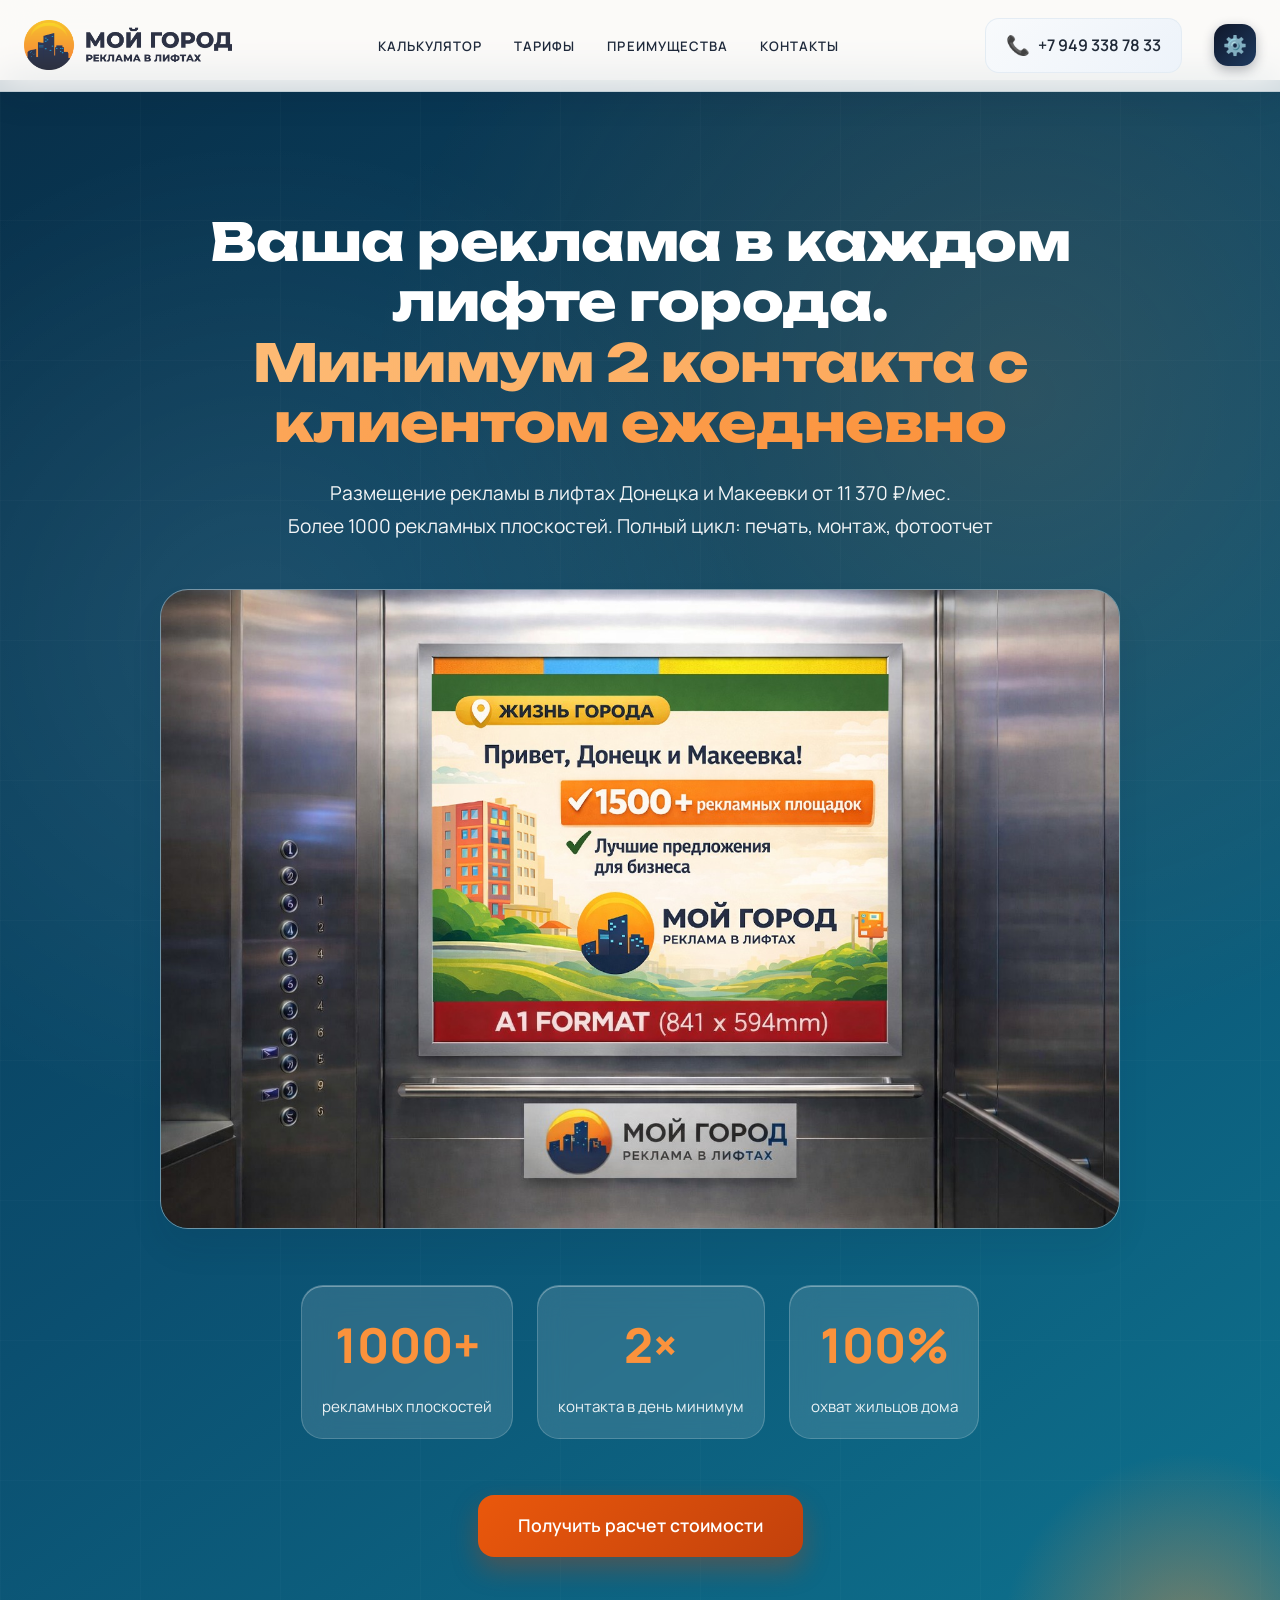
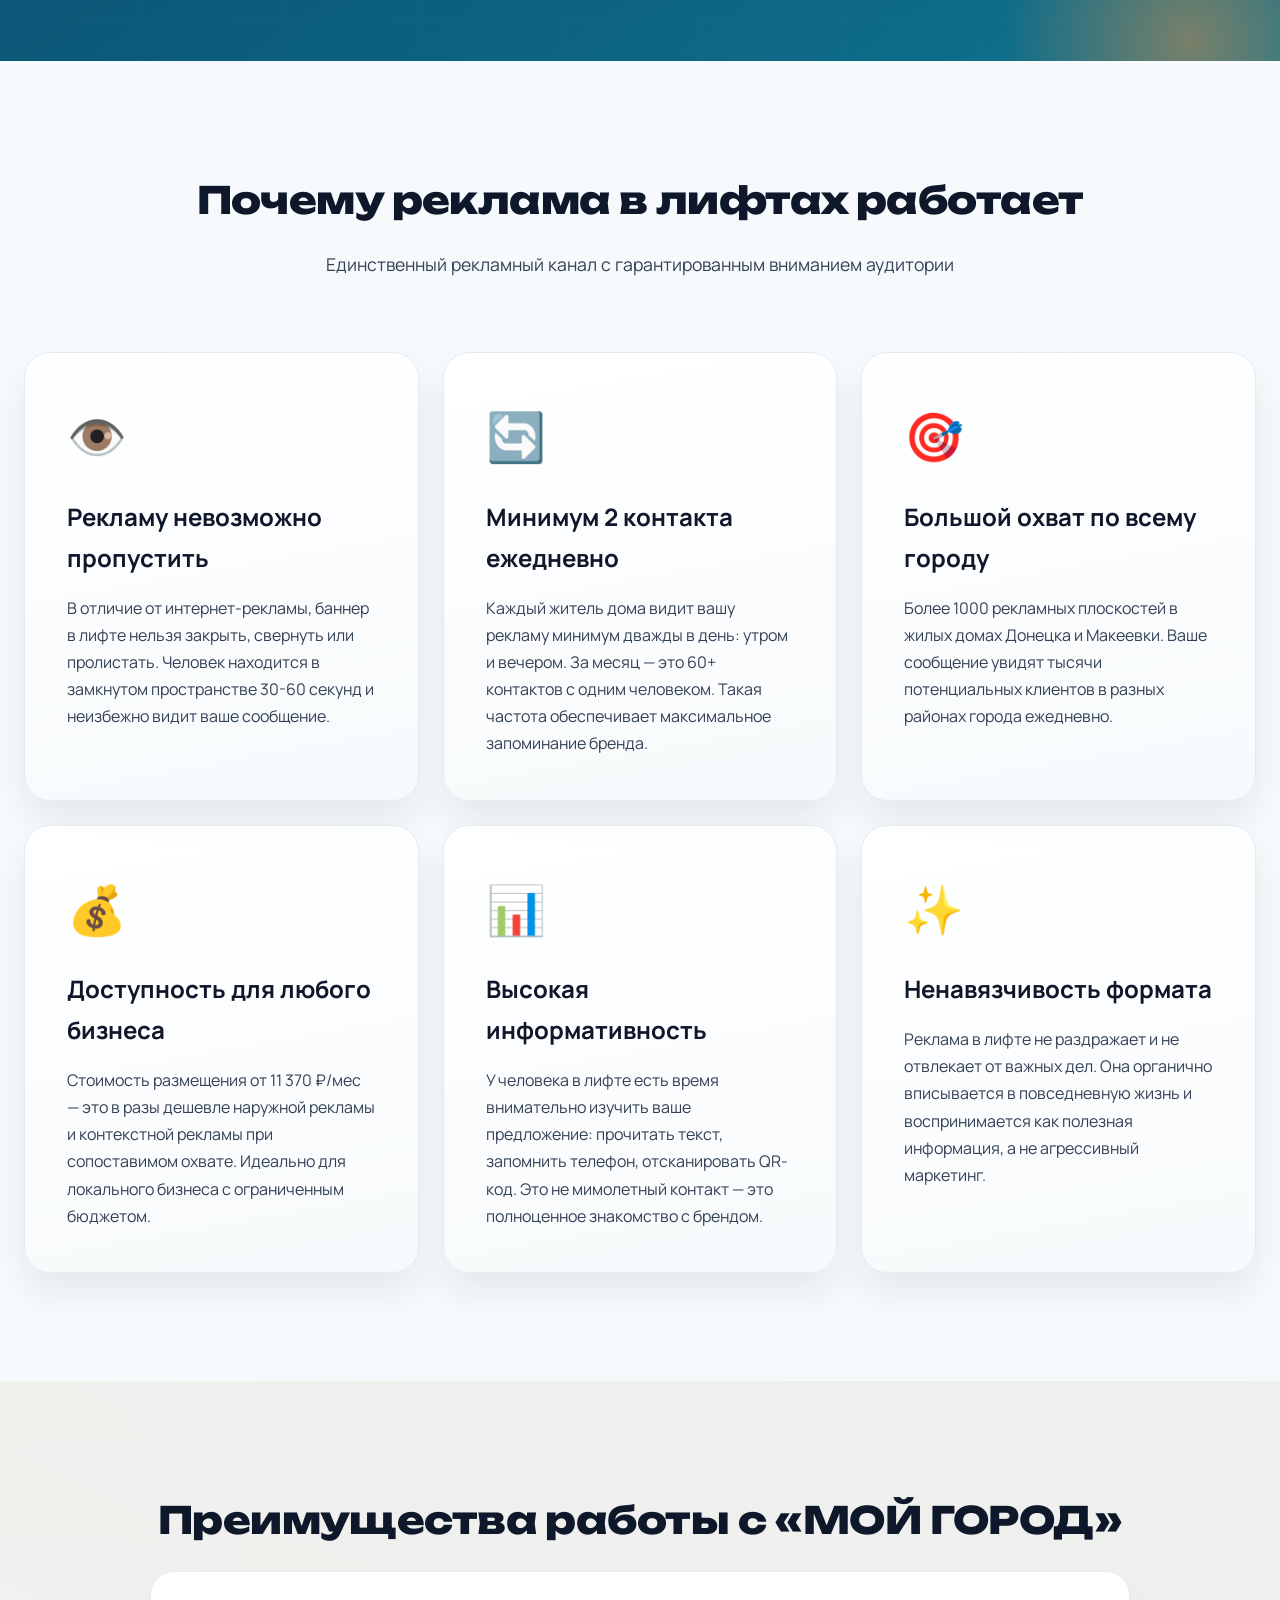
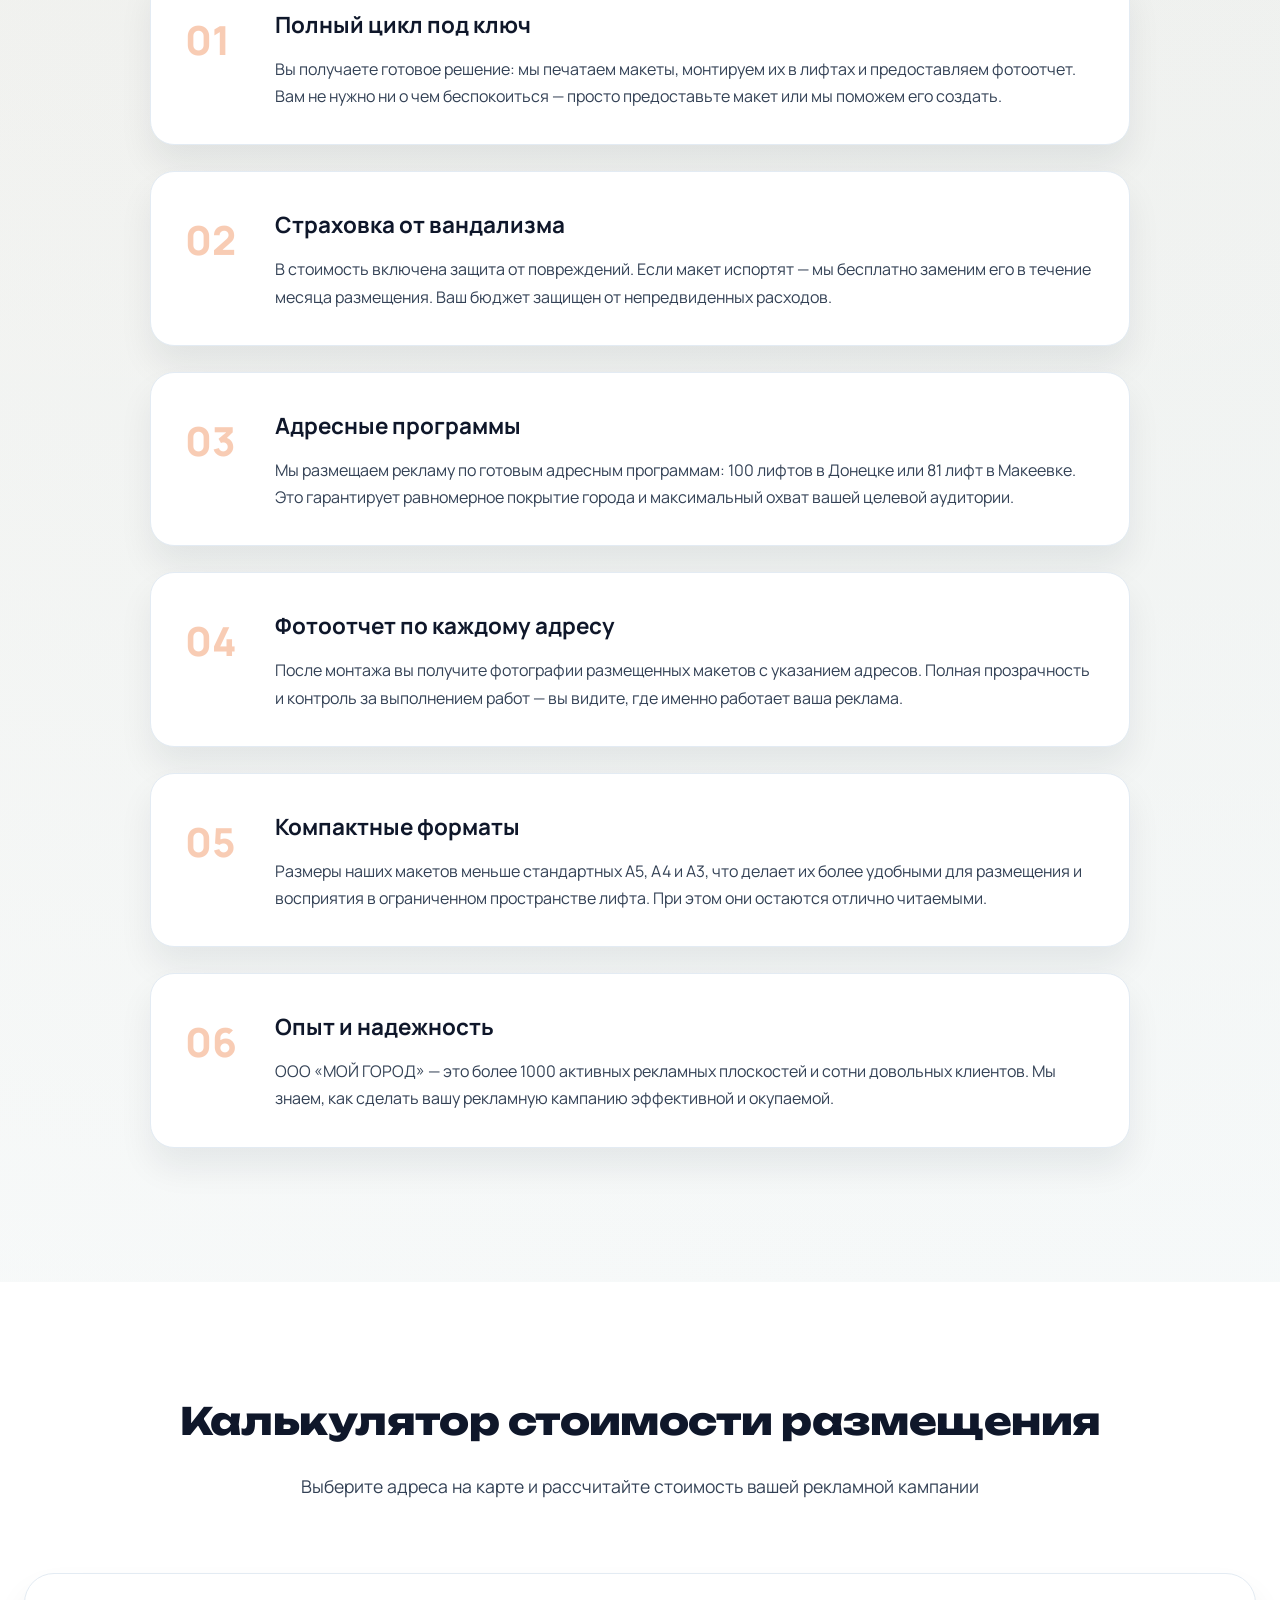
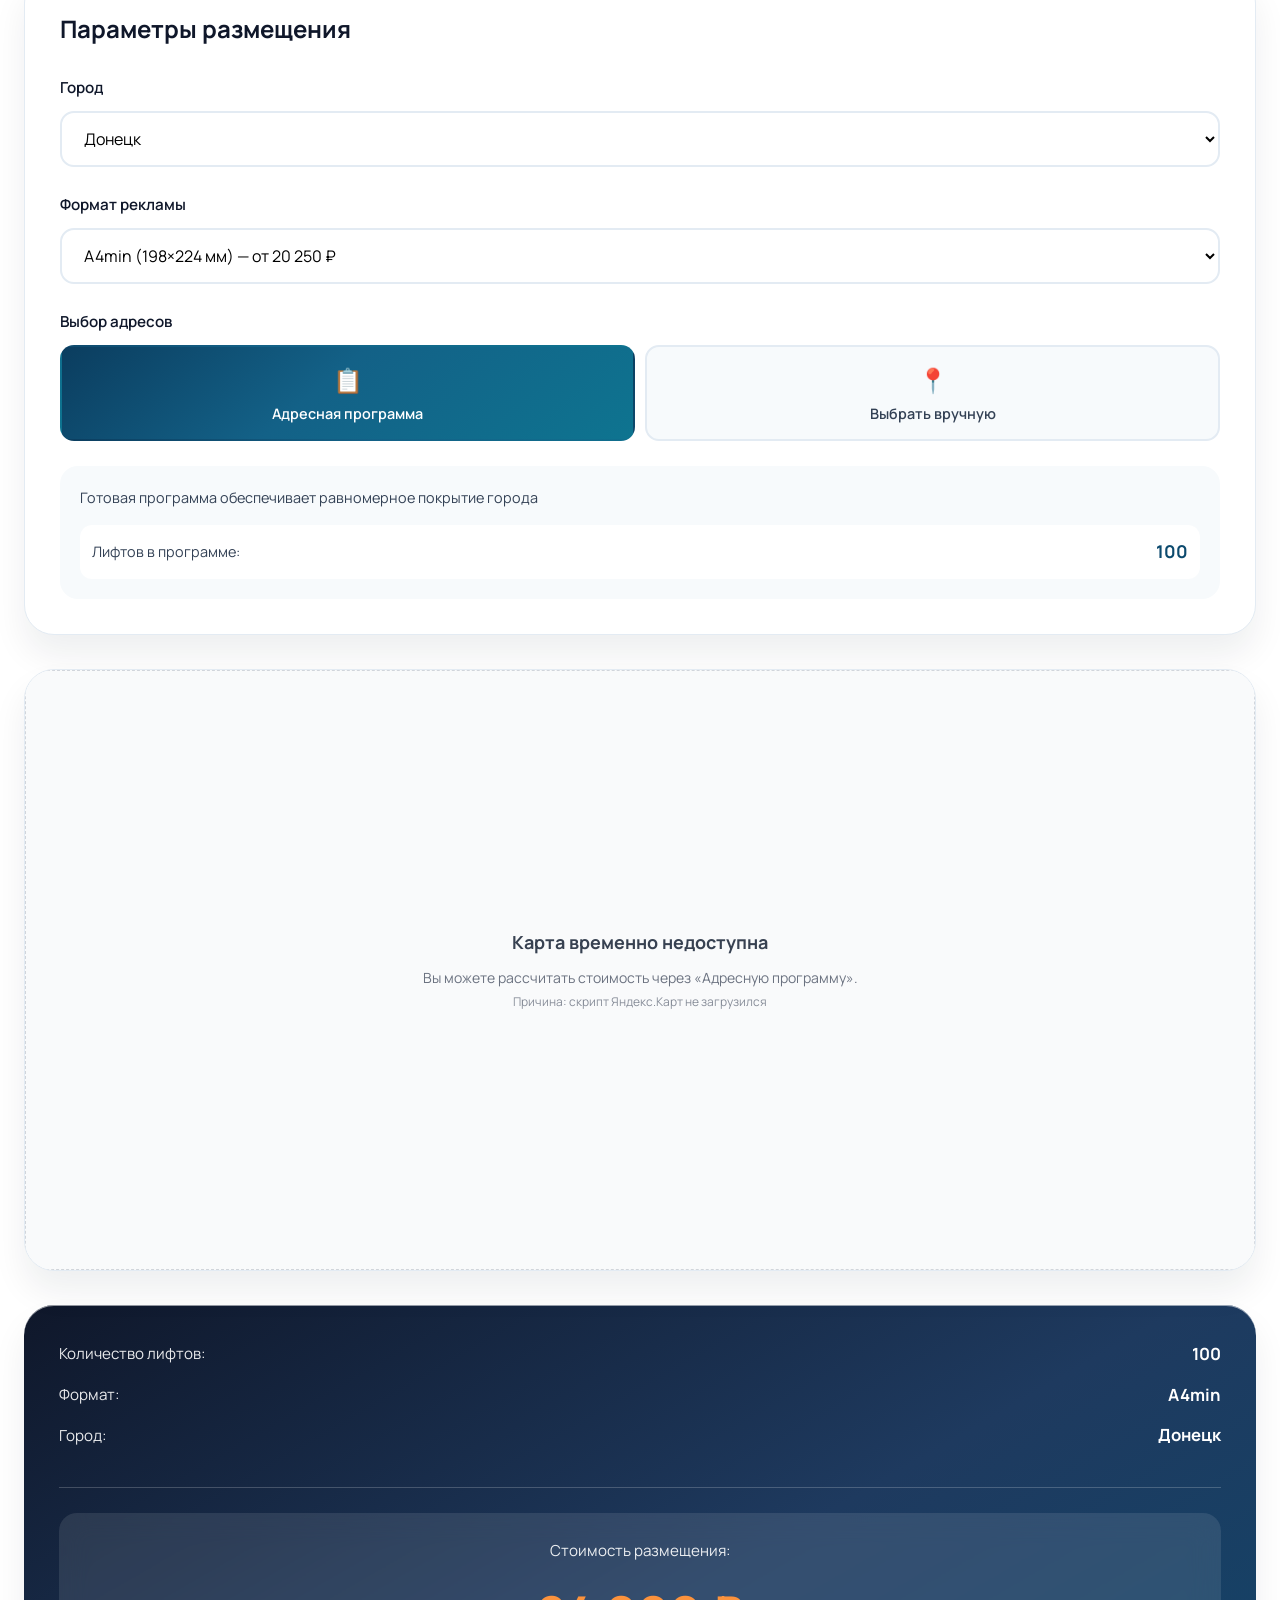
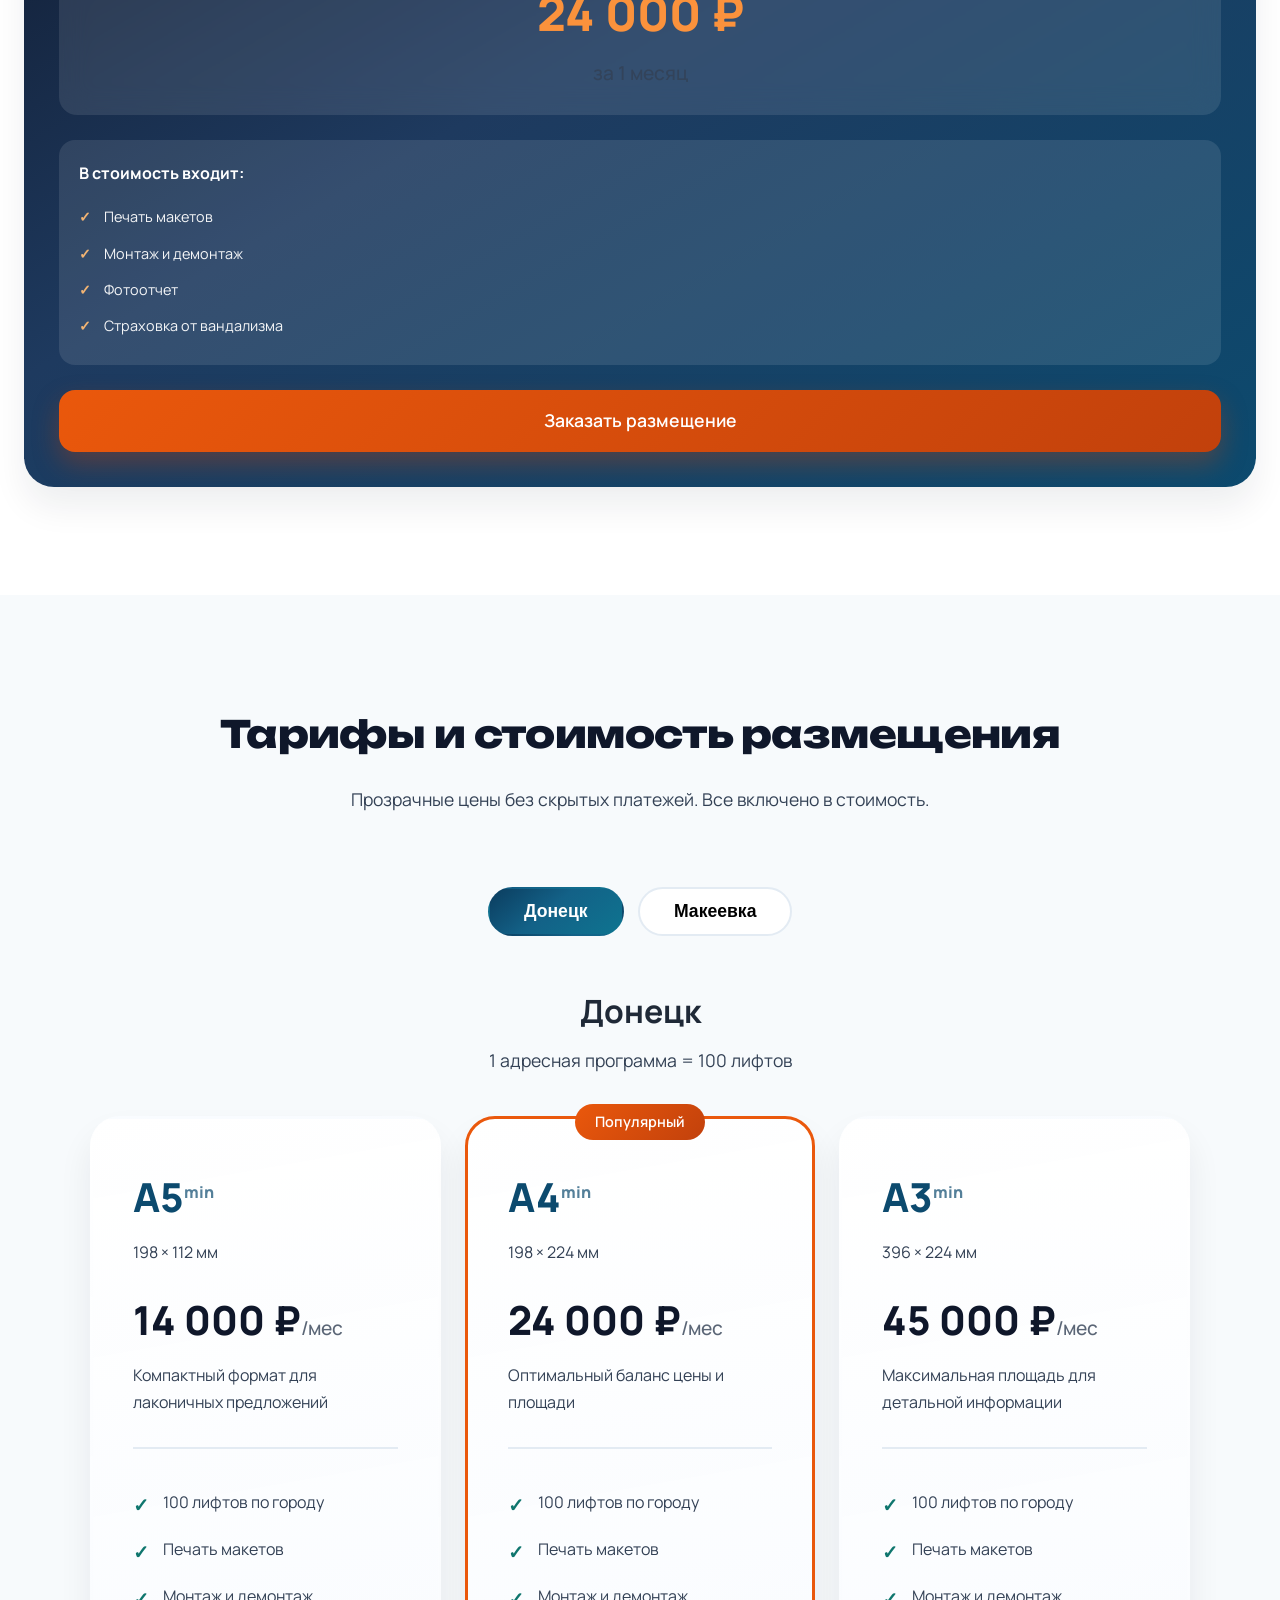
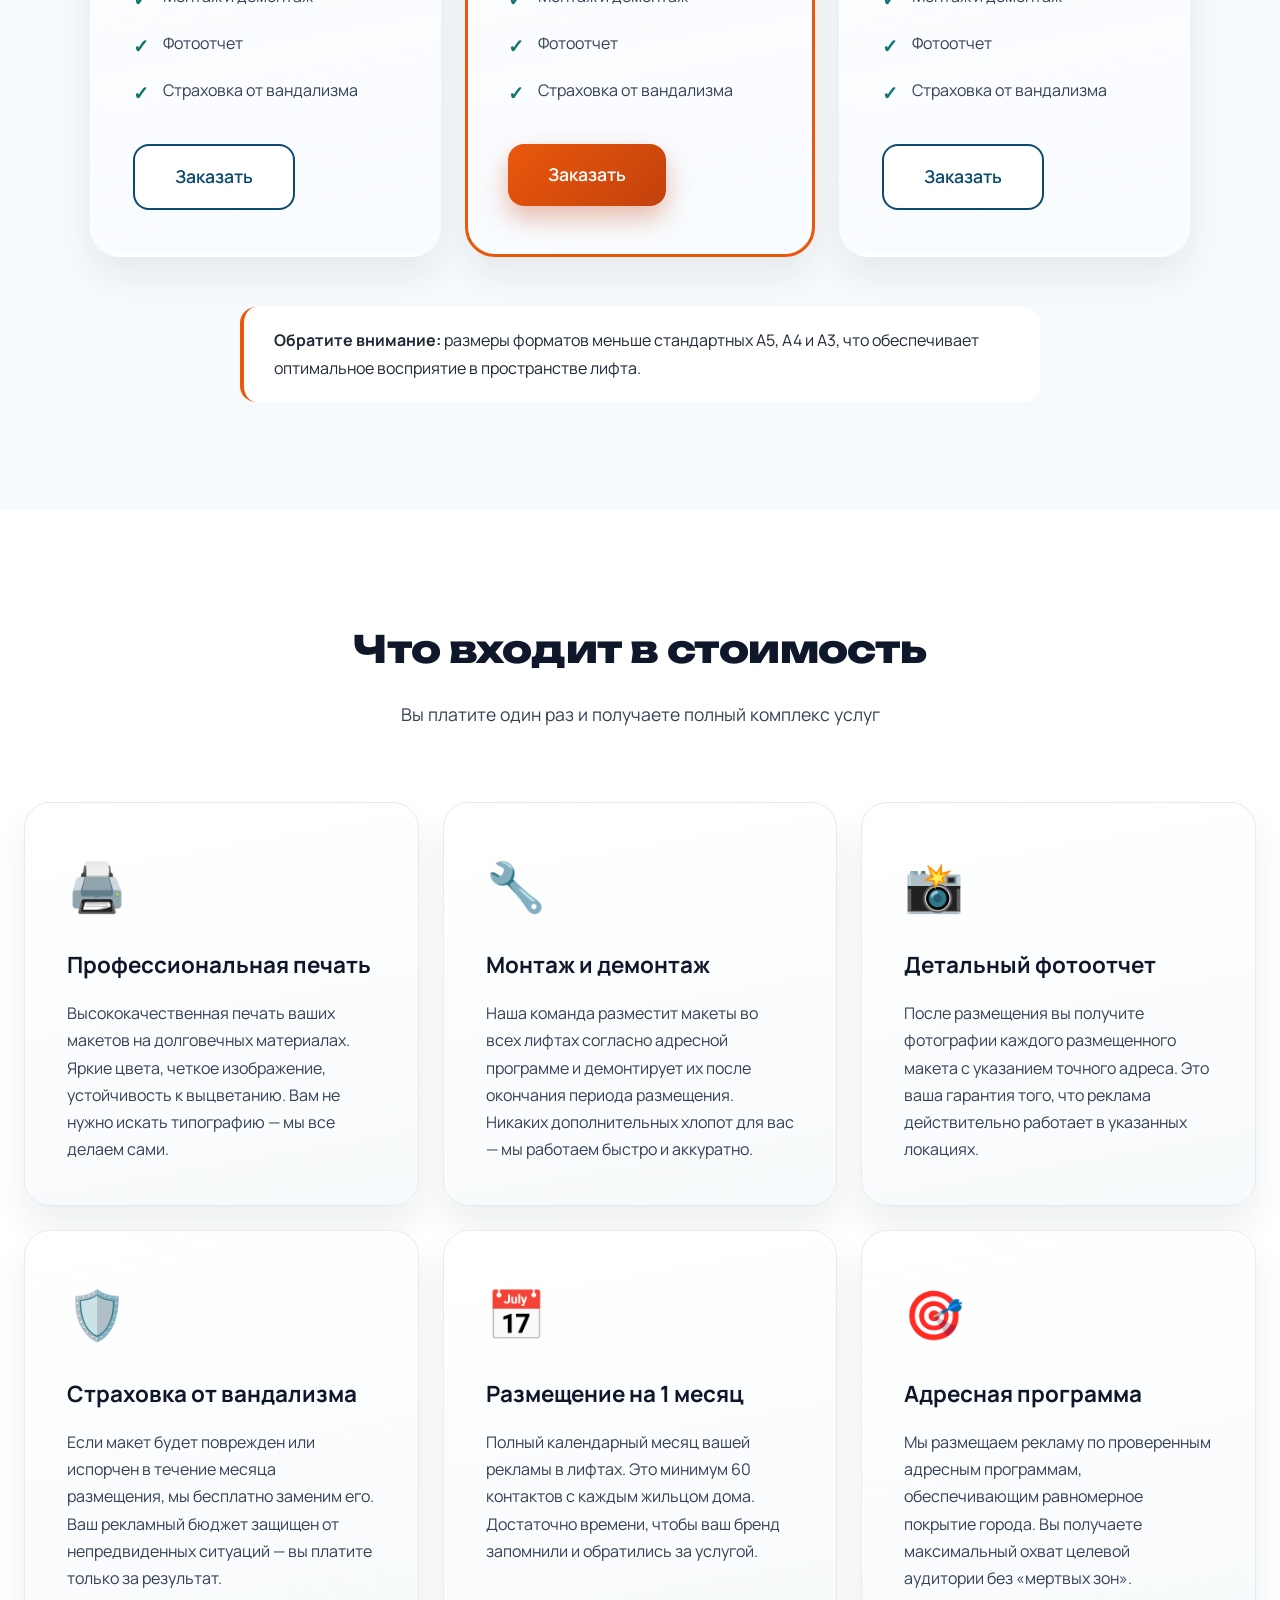
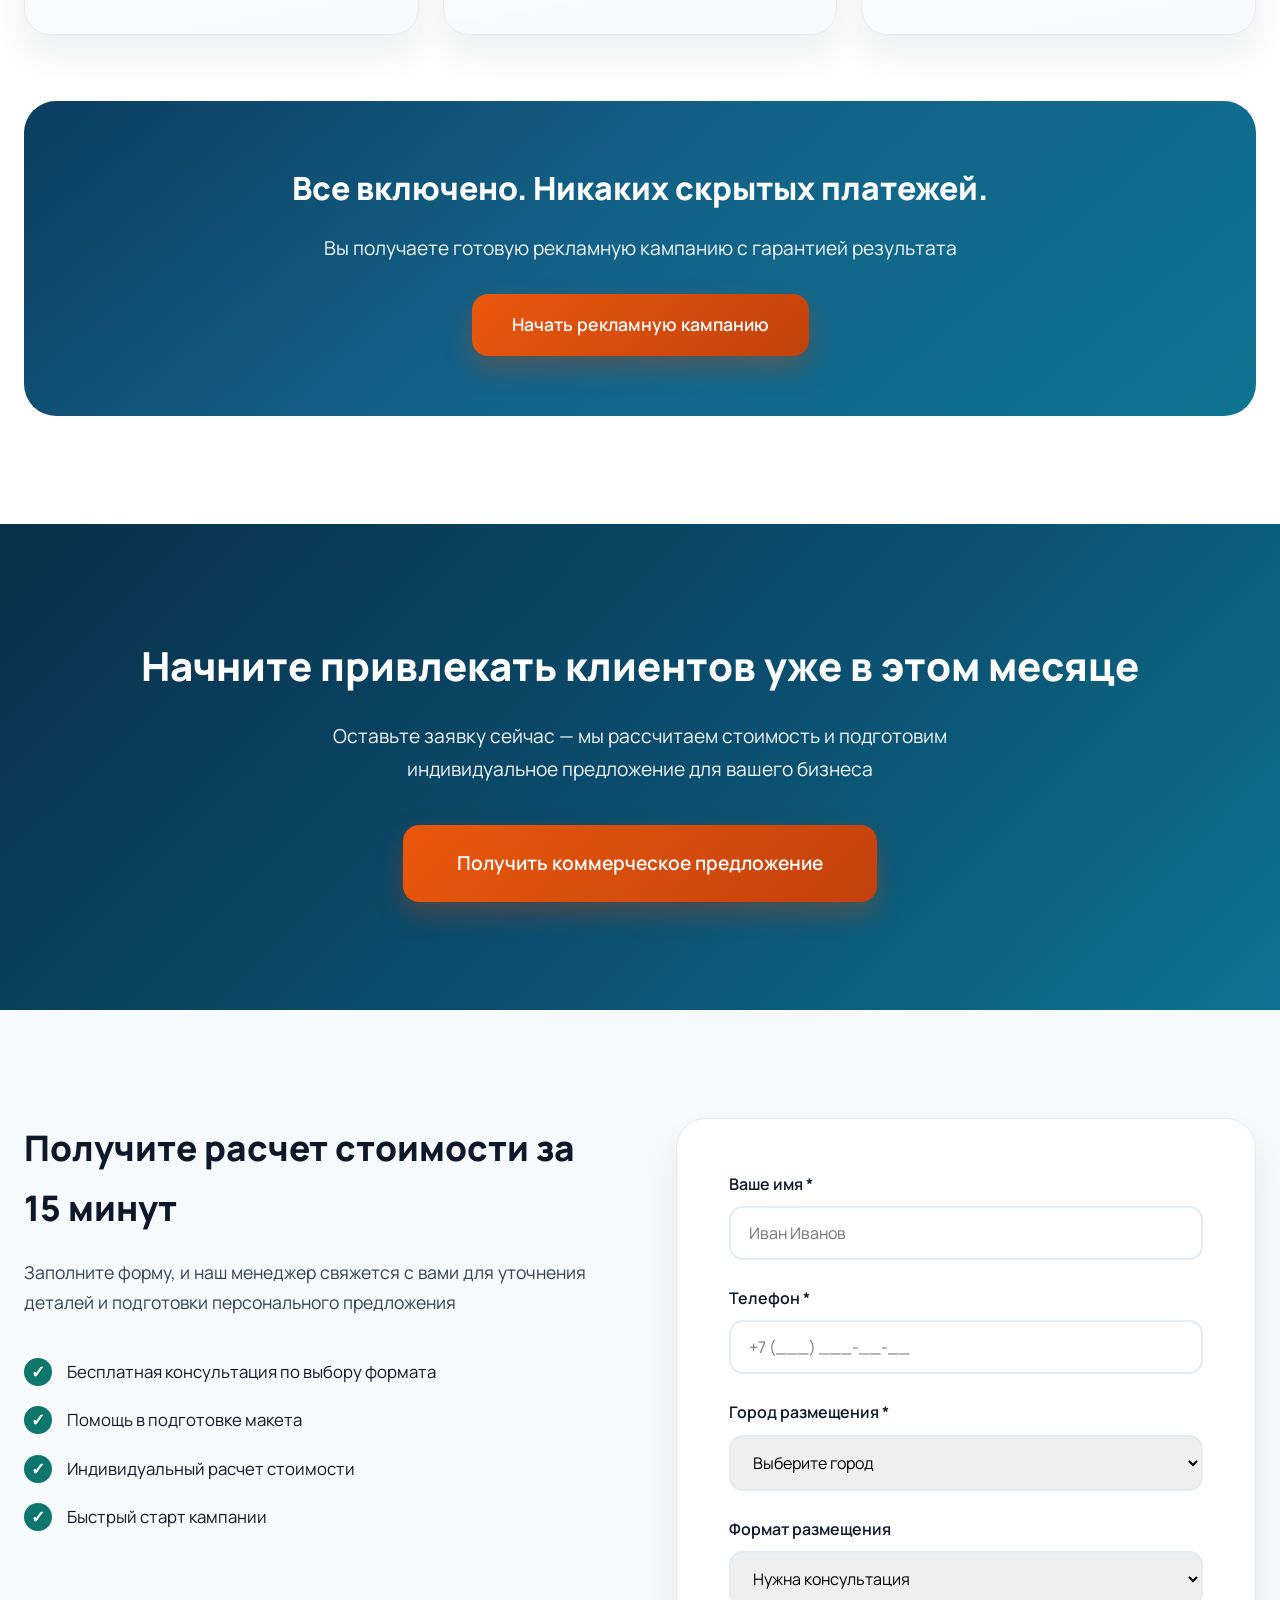
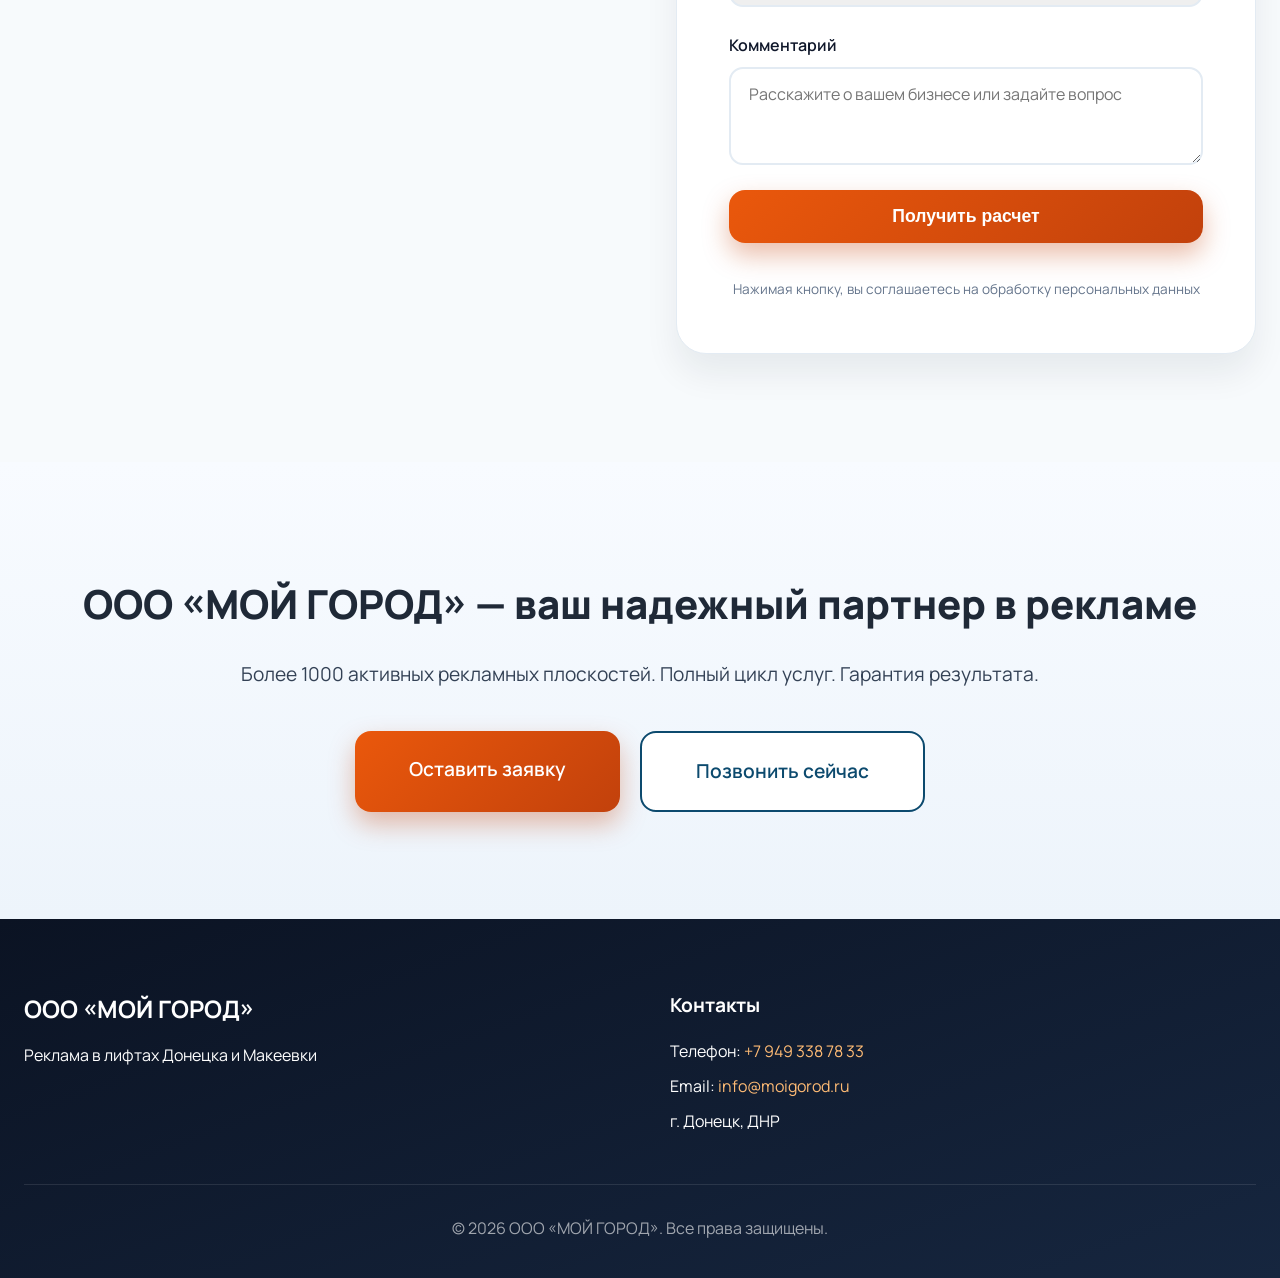
==== index.html @ 19b22697 "Add files via upload" ====
<!DOCTYPE html>
<html lang="ru">

<head>
    <meta charset="UTF-8">
    <meta name="viewport" content="width=device-width, initial-scale=1.0">
    <title>Реклама в лифтах Донецка и Макеевки | МОЙ ГОРОД</title>
    <meta name="description"
        content="Эффективная реклама в лифтах от 11 370 руб/мес. Более 1000 рекламных плоскостей. Охват всего города. Печать, монтаж и фотоотчет включены.">
    <link rel="preconnect" href="https://fonts.googleapis.com">
    <link rel="preconnect" href="https://fonts.gstatic.com" crossorigin>
    <link
        href="https://fonts.googleapis.com/css2?family=Manrope:wght@400;500;600;700;800&family=Unbounded:wght@600;700;800&display=swap"
        rel="stylesheet">
    <link rel="stylesheet" href="styles.css">
    <script src="https://api-maps.yandex.ru/2.1/?apikey=c8356958-fe16-4a92-a1fa-0fe4f98c42cd&lang=ru_RU"
        type="text/javascript"></script>
</head>

<body>
    <!-- Header Navigation -->
    <header class="site-header">
        <div class="container">
            <div class="header-wrapper">
                <div class="logo">
                    <a href="#hero">
                        <img src="logo.png" alt="МОЙ ГОРОД" class="logo-image">
                    </a>
                </div>

                <nav class="main-nav">
                    <ul class="nav-menu">
                        <li><a href="#calculator">Калькулятор</a></li>
                        <li><a href="#pricing">Тарифы</a></li>
                        <li><a href="#advantages">Преимущества</a></li>
                        <li><a href="#form">Контакты</a></li>
                    </ul>
                </nav>

                <div class="header-contact">
                    <a href="tel:+79493387833" class="phone-link">
                        <span class="phone-icon">📞</span>
                        <span class="phone-number">+7 949 338 78 33</span>
                    </a>
                </div>

                <a href="admin.html" class="admin-entry-link" title="Войти в админ-панель" aria-label="Войти в админ-панель">
                    <span class="admin-entry-icon">⚙️</span>
                </a>

                <button class="mobile-menu-toggle" id="mobile-menu-toggle">
                    <span></span>
                    <span></span>
                    <span></span>
                </button>
            </div>
        </div>
    </header>

    <!-- Hero Section -->
    <section class="hero" id="hero">
        <div class="container">
            <div class="hero-content">
                <h1 class="hero-title">
                    Ваша реклама в каждом лифте города.<br>
                    <span class="highlight">Минимум 2 контакта с клиентом ежедневно</span>
                </h1>
                <p class="hero-subtitle">
                    Размещение рекламы в лифтах Донецка и Макеевки от 11 370 ₽/мес.<br>
                    Более 1000 рекламных плоскостей. Полный цикл: печать, монтаж, фотоотчет
                </p>
                <div class="hero-banner-wrap" id="hero-banner-wrap">
                    <img id="hero-banner-image" class="hero-banner-image" src="lift.png" alt="Баннер компании">
                </div>
                <div class="hero-stats">
                    <div class="stat-item">
                        <div class="stat-number">1000+</div>
                        <div class="stat-label">рекламных плоскостей</div>
                    </div>
                    <div class="stat-item">
                        <div class="stat-number">2×</div>
                        <div class="stat-label">контакта в день минимум</div>
                    </div>
                    <div class="stat-item">
                        <div class="stat-number">100%</div>
                        <div class="stat-label">охват жильцов дома</div>
                    </div>
                </div>
                <a href="#form" class="cta-button cta-primary">Получить расчет стоимости</a>
            </div>
        </div>
    </section>

    <!-- Why It Works Section -->
    <section class="why-works" id="why-works">
        <div class="container">
            <h2 class="section-title">Почему реклама в лифтах работает</h2>
            <p class="section-subtitle">Единственный рекламный канал с гарантированным вниманием аудитории</p>

            <div class="benefits-grid">
                <div class="benefit-card">
                    <div class="benefit-icon">👁️</div>
                    <h3>Рекламу невозможно пропустить</h3>
                    <p>В отличие от интернет-рекламы, баннер в лифте нельзя закрыть, свернуть или пролистать. Человек
                        находится в замкнутом пространстве 30-60 секунд и неизбежно видит ваше сообщение.</p>
                </div>

                <div class="benefit-card">
                    <div class="benefit-icon">🔄</div>
                    <h3>Минимум 2 контакта ежедневно</h3>
                    <p>Каждый житель дома видит вашу рекламу минимум дважды в день: утром и вечером. За месяц — это 60+
                        контактов с одним человеком. Такая частота обеспечивает максимальное запоминание бренда.</p>
                </div>

                <div class="benefit-card">
                    <div class="benefit-icon">🎯</div>
                    <h3>Большой охват по всему городу</h3>
                    <p>Более 1000 рекламных плоскостей в жилых домах Донецка и Макеевки. Ваше сообщение увидят тысячи
                        потенциальных клиентов в разных районах города ежедневно.</p>
                </div>

                <div class="benefit-card">
                    <div class="benefit-icon">💰</div>
                    <h3>Доступность для любого бизнеса</h3>
                    <p>Стоимость размещения от 11 370 ₽/мес — это в разы дешевле наружной рекламы и контекстной рекламы
                        при сопоставимом охвате. Идеально для локального бизнеса с ограниченным бюджетом.</p>
                </div>

                <div class="benefit-card">
                    <div class="benefit-icon">📊</div>
                    <h3>Высокая информативность</h3>
                    <p>У человека в лифте есть время внимательно изучить ваше предложение: прочитать текст, запомнить
                        телефон, отсканировать QR-код. Это не мимолетный контакт — это полноценное знакомство с брендом.
                    </p>
                </div>

                <div class="benefit-card">
                    <div class="benefit-icon">✨</div>
                    <h3>Ненавязчивость формата</h3>
                    <p>Реклама в лифте не раздражает и не отвлекает от важных дел. Она органично вписывается в
                        повседневную жизнь и воспринимается как полезная информация, а не агрессивный маркетинг.</p>
                </div>
            </div>
        </div>
    </section>

    <!-- Advantages Section -->
    <section class="advantages" id="advantages">
        <div class="container">
            <h2 class="section-title">Преимущества работы с «МОЙ ГОРОД»</h2>

            <div class="advantages-list">
                <div class="advantage-item">
                    <div class="advantage-number">01</div>
                    <div class="advantage-content">
                        <h3>Полный цикл под ключ</h3>
                        <p>Вы получаете готовое решение: мы печатаем макеты, монтируем их в лифтах и предоставляем
                            фотоотчет. Вам не нужно ни о чем беспокоиться — просто предоставьте макет или мы поможем его
                            создать.</p>
                    </div>
                </div>

                <div class="advantage-item">
                    <div class="advantage-number">02</div>
                    <div class="advantage-content">
                        <h3>Страховка от вандализма</h3>
                        <p>В стоимость включена защита от повреждений. Если макет испортят — мы бесплатно заменим его в
                            течение месяца размещения. Ваш бюджет защищен от непредвиденных расходов.</p>
                    </div>
                </div>

                <div class="advantage-item">
                    <div class="advantage-number">03</div>
                    <div class="advantage-content">
                        <h3>Адресные программы</h3>
                        <p>Мы размещаем рекламу по готовым адресным программам: 100 лифтов в Донецке или 81 лифт в
                            Макеевке. Это гарантирует равномерное покрытие города и максимальный охват вашей целевой
                            аудитории.</p>
                    </div>
                </div>

                <div class="advantage-item">
                    <div class="advantage-number">04</div>
                    <div class="advantage-content">
                        <h3>Фотоотчет по каждому адресу</h3>
                        <p>После монтажа вы получите фотографии размещенных макетов с указанием адресов. Полная
                            прозрачность и контроль за выполнением работ — вы видите, где именно работает ваша реклама.
                        </p>
                    </div>
                </div>

                <div class="advantage-item">
                    <div class="advantage-number">05</div>
                    <div class="advantage-content">
                        <h3>Компактные форматы</h3>
                        <p>Размеры наших макетов меньше стандартных А5, А4 и А3, что делает их более удобными для
                            размещения и восприятия в ограниченном пространстве лифта. При этом они остаются отлично
                            читаемыми.</p>
                    </div>
                </div>

                <div class="advantage-item">
                    <div class="advantage-number">06</div>
                    <div class="advantage-content">
                        <h3>Опыт и надежность</h3>
                        <p>ООО «МОЙ ГОРОД» — это более 1000 активных рекламных плоскостей и сотни довольных клиентов. Мы
                            знаем, как сделать вашу рекламную кампанию эффективной и окупаемой.</p>
                    </div>
                </div>
            </div>
        </div>
    </section>

    <!-- Calculator Section -->
    <section class="calculator" id="calculator">
        <div class="container">
            <h2 class="section-title">Калькулятор стоимости размещения</h2>
            <p class="section-subtitle">Выберите адреса на карте и рассчитайте стоимость вашей рекламной кампании</p>

            <div class="calculator-wrapper">
                <!-- Calculator Panel -->
                <div class="calculator-panel">
                    <div class="calculator-controls">
                        <h3>Параметры размещения</h3>

                        <div class="control-group">
                            <label for="calc-city">Город</label>
                            <select id="calc-city" class="calc-select">
                                <option value="donetsk">Донецк</option>
                                <option value="makeevka">Макеевка</option>
                            </select>
                        </div>

                        <div class="control-group">
                            <label for="calc-format">Формат рекламы</label>
                            <select id="calc-format" class="calc-select">
                                <option value="a5" data-price-donetsk="14000" data-price-makeevka="11370">A5min (198×112
                                    мм) — от 11 370 ₽</option>
                                <option value="a4" data-price-donetsk="24000" data-price-makeevka="20250" selected>A4min
                                    (198×224 мм) — от 20 250 ₽</option>
                                <option value="a3" data-price-donetsk="45000" data-price-makeevka="36450">A3min (396×224
                                    мм) — от 36 450 ₽</option>
                            </select>
                        </div>

                        <div class="control-group">
                            <label>Выбор адресов</label>
                            <div class="address-selection-mode">
                                <button class="mode-btn active" data-mode="program">
                                    <span class="mode-icon">📋</span>
                                    <span>Адресная программа</span>
                                </button>
                                <button class="mode-btn" data-mode="custom">
                                    <span class="mode-icon">📍</span>
                                    <span>Выбрать вручную</span>
                                </button>
                            </div>
                        </div>

                        <div id="program-mode" class="selection-mode-content">
                            <p class="mode-description">Готовая программа обеспечивает равномерное покрытие города</p>
                            <div class="program-info">
                                <div class="info-item">
                                    <span class="info-label">Лифтов в программе:</span>
                                    <span class="info-value" id="program-count">100</span>
                                </div>
                            </div>
                        </div>

                        <div id="custom-mode" class="selection-mode-content" style="display: none;">
                            <p class="mode-description">Кликайте на метки на карте для выбора адресов</p>
                            <div class="selected-addresses" id="selected-addresses">
                                <p class="no-selection">Адреса не выбраны</p>
                            </div>
                        </div>
                    </div>

                </div>

                <!-- Map Container -->
                <div class="map-container">
                    <div id="map" class="yandex-map"></div>
                </div>

                <!-- Calculator Result -->
                <div class="calculator-result">
                    <div class="result-summary">
                        <div class="summary-item">
                            <span class="summary-label">Количество лифтов:</span>
                            <span class="summary-value" id="total-lifts">100</span>
                        </div>
                        <div class="summary-item">
                            <span class="summary-label">Формат:</span>
                            <span class="summary-value" id="selected-format">A4min</span>
                        </div>
                        <div class="summary-item">
                            <span class="summary-label">Город:</span>
                            <span class="summary-value" id="selected-city">Донецк</span>
                        </div>
                    </div>

                    <div class="result-price">
                        <div class="price-label">Стоимость размещения:</div>
                        <div class="price-value" id="total-price">24 000 ₽</div>
                        <div class="price-period">за 1 месяц</div>
                    </div>

                    <div class="result-includes">
                        <p><strong>В стоимость входит:</strong></p>
                        <ul>
                            <li>Печать макетов</li>
                            <li>Монтаж и демонтаж</li>
                            <li>Фотоотчет</li>
                            <li>Страховка от вандализма</li>
                        </ul>
                    </div>

                    <a href="#form" class="cta-button cta-primary full-width" id="calculator-order-btn">Заказать
                        размещение</a>
                </div>
            </div>
        </div>
    </section>

    <!-- Pricing Section -->
    <section class="pricing" id="pricing">
        <div class="container">
            <h2 class="section-title">Тарифы и стоимость размещения</h2>
            <p class="section-subtitle">Прозрачные цены без скрытых платежей. Все включено в стоимость.</p>

            <div class="pricing-tabs">
                <button class="tab-button active" data-city="donetsk">Донецк</button>
                <button class="tab-button" data-city="makeevka">Макеевка</button>
            </div>

            <div class="pricing-content">
                <!-- Donetsk Pricing -->
                <div class="pricing-cards active" id="donetsk">
                    <div class="pricing-header">
                        <h3>Донецк</h3>
                        <p>1 адресная программа = 100 лифтов</p>
                    </div>

                    <div class="pricing-grid">
                        <div class="price-card">
                            <div class="price-format">A5<span class="format-note">min</span></div>
                            <div class="price-size">198 × 112 мм</div>
                            <div class="price-amount">14 000 ₽<span class="price-period">/мес</span></div>
                            <div class="price-description">Компактный формат для лаконичных предложений</div>
                            <ul class="price-features">
                                <li>100 лифтов по городу</li>
                                <li>Печать макетов</li>
                                <li>Монтаж и демонтаж</li>
                                <li>Фотоотчет</li>
                                <li>Страховка от вандализма</li>
                            </ul>
                            <a href="#form" class="cta-button cta-secondary">Заказать</a>
                        </div>

                        <div class="price-card popular">
                            <div class="popular-badge">Популярный</div>
                            <div class="price-format">A4<span class="format-note">min</span></div>
                            <div class="price-size">198 × 224 мм</div>
                            <div class="price-amount">24 000 ₽<span class="price-period">/мес</span></div>
                            <div class="price-description">Оптимальный баланс цены и площади</div>
                            <ul class="price-features">
                                <li>100 лифтов по городу</li>
                                <li>Печать макетов</li>
                                <li>Монтаж и демонтаж</li>
                                <li>Фотоотчет</li>
                                <li>Страховка от вандализма</li>
                            </ul>
                            <a href="#form" class="cta-button cta-primary">Заказать</a>
                        </div>

                        <div class="price-card">
                            <div class="price-format">A3<span class="format-note">min</span></div>
                            <div class="price-size">396 × 224 мм</div>
                            <div class="price-amount">45 000 ₽<span class="price-period">/мес</span></div>
                            <div class="price-description">Максимальная площадь для детальной информации</div>
                            <ul class="price-features">
                                <li>100 лифтов по городу</li>
                                <li>Печать макетов</li>
                                <li>Монтаж и демонтаж</li>
                                <li>Фотоотчет</li>
                                <li>Страховка от вандализма</li>
                            </ul>
                            <a href="#form" class="cta-button cta-secondary">Заказать</a>
                        </div>
                    </div>
                </div>

                <!-- Makeevka Pricing -->
                <div class="pricing-cards" id="makeevka">
                    <div class="pricing-header">
                        <h3>Макеевка</h3>
                        <p>1 адресная программа = 81 лифт</p>
                    </div>

                    <div class="pricing-grid">
                        <div class="price-card">
                            <div class="price-format">A5<span class="format-note">min</span></div>
                            <div class="price-size">198 × 112 мм</div>
                            <div class="price-amount">11 370 ₽<span class="price-period">/мес</span></div>
                            <div class="price-description">Компактный формат для лаконичных предложений</div>
                            <ul class="price-features">
                                <li>81 лифт по городу</li>
                                <li>Печать макетов</li>
                                <li>Монтаж и демонтаж</li>
                                <li>Фотоотчет</li>
                                <li>Страховка от вандализма</li>
                            </ul>
                            <a href="#form" class="cta-button cta-secondary">Заказать</a>
                        </div>

                        <div class="price-card popular">
                            <div class="popular-badge">Популярный</div>
                            <div class="price-format">A4<span class="format-note">min</span></div>
                            <div class="price-size">198 × 224 мм</div>
                            <div class="price-amount">20 250 ₽<span class="price-period">/мес</span></div>
                            <div class="price-description">Оптимальный баланс цены и площади</div>
                            <ul class="price-features">
                                <li>81 лифт по городу</li>
                                <li>Печать макетов</li>
                                <li>Монтаж и демонтаж</li>
                                <li>Фотоотчет</li>
                                <li>Страховка от вандализма</li>
                            </ul>
                            <a href="#form" class="cta-button cta-primary">Заказать</a>
                        </div>

                        <div class="price-card">
                            <div class="price-format">A3<span class="format-note">min</span></div>
                            <div class="price-size">396 × 224 мм</div>
                            <div class="price-amount">36 450 ₽<span class="price-period">/мес</span></div>
                            <div class="price-description">Максимальная площадь для детальной информации</div>
                            <ul class="price-features">
                                <li>81 лифт по городу</li>
                                <li>Печать макетов</li>
                                <li>Монтаж и демонтаж</li>
                                <li>Фотоотчет</li>
                                <li>Страховка от вандализма</li>
                            </ul>
                            <a href="#form" class="cta-button cta-secondary">Заказать</a>
                        </div>
                    </div>
                </div>
            </div>

            <div class="pricing-note">
                <p><strong>Обратите внимание:</strong> размеры форматов меньше стандартных А5, А4 и А3, что обеспечивает
                    оптимальное восприятие в пространстве лифта.</p>
            </div>
        </div>
    </section>

    <!-- What's Included Section -->
    <section class="included">
        <div class="container">
            <h2 class="section-title">Что входит в стоимость</h2>
            <p class="section-subtitle">Вы платите один раз и получаете полный комплекс услуг</p>

            <div class="included-grid">
                <div class="included-card">
                    <div class="included-icon">🖨️</div>
                    <h3>Профессиональная печать</h3>
                    <p>Высококачественная печать ваших макетов на долговечных материалах. Яркие цвета, четкое
                        изображение, устойчивость к выцветанию. Вам не нужно искать типографию — мы все делаем сами.</p>
                </div>

                <div class="included-card">
                    <div class="included-icon">🔧</div>
                    <h3>Монтаж и демонтаж</h3>
                    <p>Наша команда разместит макеты во всех лифтах согласно адресной программе и демонтирует их после
                        окончания периода размещения. Никаких дополнительных хлопот для вас — мы работаем быстро и
                        аккуратно.</p>
                </div>

                <div class="included-card">
                    <div class="included-icon">📸</div>
                    <h3>Детальный фотоотчет</h3>
                    <p>После размещения вы получите фотографии каждого размещенного макета с указанием точного адреса.
                        Это ваша гарантия того, что реклама действительно работает в указанных локациях.</p>
                </div>

                <div class="included-card">
                    <div class="included-icon">🛡️</div>
                    <h3>Страховка от вандализма</h3>
                    <p>Если макет будет поврежден или испорчен в течение месяца размещения, мы бесплатно заменим его.
                        Ваш рекламный бюджет защищен от непредвиденных ситуаций — вы платите только за результат.</p>
                </div>

                <div class="included-card">
                    <div class="included-icon">📅</div>
                    <h3>Размещение на 1 месяц</h3>
                    <p>Полный календарный месяц вашей рекламы в лифтах. Это минимум 60 контактов с каждым жильцом дома.
                        Достаточно времени, чтобы ваш бренд запомнили и обратились за услугой.</p>
                </div>

                <div class="included-card">
                    <div class="included-icon">🎯</div>
                    <h3>Адресная программа</h3>
                    <p>Мы размещаем рекламу по проверенным адресным программам, обеспечивающим равномерное покрытие
                        города. Вы получаете максимальный охват целевой аудитории без «мертвых зон».</p>
                </div>
            </div>

            <div class="included-cta">
                <h3>Все включено. Никаких скрытых платежей.</h3>
                <p>Вы получаете готовую рекламную кампанию с гарантией результата</p>
                <a href="#form" class="cta-button cta-primary">Начать рекламную кампанию</a>
            </div>
        </div>
    </section>

    <!-- CTA Section -->
    <section class="cta-section">
        <div class="container">
            <div class="cta-content">
                <h2>Начните привлекать клиентов уже в этом месяце</h2>
                <p>Оставьте заявку сейчас — мы рассчитаем стоимость и подготовим индивидуальное предложение для вашего
                    бизнеса</p>
                <a href="#form" class="cta-button cta-primary large">Получить коммерческое предложение</a>
            </div>
        </div>
    </section>

    <!-- Form Section -->
    <section class="form-section" id="form">
        <div class="container">
            <div class="form-wrapper">
                <div class="form-info">
                    <h2>Получите расчет стоимости за 15 минут</h2>
                    <p>Заполните форму, и наш менеджер свяжется с вами для уточнения деталей и подготовки персонального
                        предложения</p>

                    <div class="form-benefits">
                        <div class="form-benefit">
                            <span class="check-icon">✓</span>
                            <span>Бесплатная консультация по выбору формата</span>
                        </div>
                        <div class="form-benefit">
                            <span class="check-icon">✓</span>
                            <span>Помощь в подготовке макета</span>
                        </div>
                        <div class="form-benefit">
                            <span class="check-icon">✓</span>
                            <span>Индивидуальный расчет стоимости</span>
                        </div>
                        <div class="form-benefit">
                            <span class="check-icon">✓</span>
                            <span>Быстрый старт кампании</span>
                        </div>
                    </div>
                </div>

                <div class="form-container">
                    <form class="contact-form" id="contactForm">
                        <div class="form-group">
                            <label for="name">Ваше имя *</label>
                            <input type="text" id="name" name="name" required placeholder="Иван Иванов">
                        </div>

                        <div class="form-group">
                            <label for="phone">Телефон *</label>
                            <input type="tel" id="phone" name="phone" required placeholder="+7 (___) ___-__-__">
                        </div>

                        <div class="form-group">
                            <label for="city">Город размещения *</label>
                            <select id="city" name="city" required>
                                <option value="">Выберите город</option>
                                <option value="donetsk">Донецк</option>
                                <option value="makeevka">Макеевка</option>
                                <option value="both">Оба города</option>
                            </select>
                        </div>

                        <div class="form-group">
                            <label for="format">Формат размещения</label>
                            <select id="format" name="format">
                                <option value="">Нужна консультация</option>
                                <option value="a5">A5min (198×112 мм)</option>
                                <option value="a4">A4min (198×224 мм)</option>
                                <option value="a3">A3min (396×224 мм)</option>
                            </select>
                        </div>

                        <div class="form-group">
                            <label for="comment">Комментарий</label>
                            <textarea id="comment" name="comment" rows="3"
                                placeholder="Расскажите о вашем бизнесе или задайте вопрос"></textarea>
                        </div>

                        <button type="submit" class="cta-button cta-primary full-width">Получить расчет</button>

                        <p class="form-privacy">Нажимая кнопку, вы соглашаетесь на обработку персональных данных</p>
                    </form>
                </div>
            </div>
        </div>
    </section>

    <!-- Final CTA Section -->
    <section class="final-cta">
        <div class="container">
            <h2>ООО «МОЙ ГОРОД» — ваш надежный партнер в рекламе</h2>
            <p>Более 1000 активных рекламных плоскостей. Полный цикл услуг. Гарантия результата.</p>
            <div class="final-cta-buttons">
                <a href="#form" class="cta-button cta-primary large">Оставить заявку</a>
                <a href="tel:+79493387833" class="cta-button cta-secondary large">Позвонить сейчас</a>
            </div>
        </div>
    </section>

    <!-- Footer -->
    <footer class="footer">
        <div class="container">
            <div class="footer-content">
                <div class="footer-company">
                    <h3>ООО «МОЙ ГОРОД»</h3>
                    <p>Реклама в лифтах Донецка и Макеевки</p>
                </div>
                <div class="footer-contacts">
                    <h4>Контакты</h4>
                    <p>Телефон: <a href="tel:+79493387833">+7 949 338 78 33</a></p>
                    <p>Email: <a href="mailto:info@moigorod.ru">info@moigorod.ru</a></p>
                    <p>г. Донецк, ДНР</p>
                </div>
            </div>
            <div class="footer-bottom">
                <p>&copy; 2026 ООО «МОЙ ГОРОД». Все права защищены.</p>
            </div>
        </div>
    </footer>

    <!-- Scripts -->
    <script src="content-storage.js"></script>
    <script src="leads-storage.js"></script>
    <script src="map-data.js"></script>
    <script src="script.js"></script>

    <script>
        // Load custom content from storage (if available)
        document.addEventListener('DOMContentLoaded', function () {
            // Update phone numbers in header/footer if ContentStorage exists
            if (typeof ContentStorage !== 'undefined' && ContentStorage.getContent) {
                try {
                    const content = ContentStorage.getContent();

                    const updatePhone = function (selector, phone) {
                        if (selector) {
                            selector.textContent = phone;
                            selector.parentElement.href = 'tel:' + phone.replace(/\s/g, '');
                        }
                    };

                    const headerPhone = document.querySelector('.phone-number');
                    if (headerPhone && content.header?.phone) {
                        updatePhone(headerPhone, content.header.phone);
                    }

                    const footerPhone = document.querySelector('.footer-contacts a[href^="tel"]');
                    if (footerPhone && content.footer?.phone) {
                        updatePhone(footerPhone, content.footer.phone);
                    }

                    const footerEmail = document.querySelector('.footer-contacts a[href^="mailto"]');
                    if (footerEmail && content.footer?.email) {
                        footerEmail.textContent = content.footer.email;
                        footerEmail.href = 'mailto:' + content.footer.email;
                    }
                } catch (e) {
                    // Ignore errors from ContentStorage processing
                }
            }

            // Ensure hero banner loads correctly on all hosts
            const heroBannerImage = document.getElementById('hero-banner-image');
            const heroBannerWrap = document.getElementById('hero-banner-wrap');
            if (heroBannerImage) {
                // Use the original image path; ensure fallback is set
                if (!heroBannerImage.src || heroBannerImage.src.endsWith('img/lift.png')) {
                    heroBannerImage.src = 'lift.png';
                }
                // Show wrapper
                if (heroBannerWrap) {
                    heroBannerWrap.style.display = 'block';
                }
                // Optional error handler to guarantee fallback
                heroBannerImage.onerror = function () {
                    // If the image fails to load, ensure fallback is applied
                    if (!this.src.endsWith('lift.png')) {
                        this.src = 'lift.png';
                    }
                };
            }
        });
    </script>
</body>

</html>
---- styles.css ----
:root {
    --primary-color: #0c4a6e;
    --primary-dark: #082f49;
    --primary-light: #0284c7;
    --secondary-color: #0f766e;
    --accent-color: #ea580c;
    --accent-soft: #fb923c;
    --text-dark: #0f172a;
    --text-medium: #334155;
    --text-light: #64748b;
    --bg-light: #f7fafc;
    --bg-white: #ffffff;
    --border-color: #e3ebf3;
    --shadow-sm: 0 8px 18px rgba(15, 23, 42, 0.04);
    --shadow-md: 0 20px 34px rgba(15, 23, 42, 0.07);
    --shadow-lg: 0 28px 52px rgba(15, 23, 42, 0.1);
    --shadow-xl: 0 42px 72px rgba(15, 23, 42, 0.13);
    --gradient-primary: linear-gradient(140deg, #0b3d5f 0%, #136187 45%, #0e7490 100%);
    --gradient-secondary: linear-gradient(135deg, #ea580c 0%, #c2410c 100%);
    --gradient-success: linear-gradient(135deg, #14b8a6 0%, #0891b2 100%);
}

* {
    margin: 0;
    padding: 0;
    box-sizing: border-box;
}

/* Header Styles */
.site-header {
    position: fixed;
    top: 0;
    left: 0;
    width: 100%;
    background: rgba(255, 255, 255, 0.8);
    backdrop-filter: blur(18px);
    border-bottom: 1px solid rgba(12, 74, 110, 0.12);
    box-shadow: 0 10px 28px rgba(15, 23, 42, 0.08);
    z-index: 1000;
    transition: all 0.4s cubic-bezier(0.16, 1, 0.3, 1);
}

.header-wrapper {
    display: flex;
    align-items: center;
    justify-content: space-between;
    padding: 18px 0;
    gap: 32px;
}

.logo a {
    display: flex;
    align-items: center;
    text-decoration: none;
    transition: transform 0.45s cubic-bezier(0.16, 1, 0.3, 1);
}

.logo a:hover {
    transform: scale(1.05);
}

.logo-image {
    height: 50px;
    width: auto;
    object-fit: contain;
}

.main-nav {
    flex: 1;
}

.nav-menu {
    display: flex;
    list-style: none;
    gap: 32px;
    margin: 0;
    padding: 0;
    justify-content: center;
}

.nav-menu li a {
    text-decoration: none;
    color: #1e293b;
    font-weight: 600;
    font-size: 0.82rem;
    letter-spacing: 0.08em;
    text-transform: uppercase;
    transition: color 0.35s cubic-bezier(0.16, 1, 0.3, 1);
    position: relative;
}

.nav-menu li a::after {
    content: '';
    position: absolute;
    bottom: -4px;
    left: 0;
    width: 0;
    height: 2px;
    background: var(--gradient-secondary);
    transition: width 0.3s ease;
}

.nav-menu li a:hover {
    color: var(--accent-color);
}

.nav-menu li a:hover::after {
    width: 100%;
}

.header-contact .phone-link {
    display: flex;
    align-items: center;
    gap: 8px;
    text-decoration: none;
    color: #1f2937;
    font-weight: 600;
    padding: 10px 20px;
    background: linear-gradient(135deg, #f8fafc 0%, #edf3fa 100%);
    border-radius: 14px;
    transition: all 0.4s cubic-bezier(0.16, 1, 0.3, 1);
    border: 1px solid rgba(227, 235, 243, 0.9);
}

.header-contact .phone-link:hover {
    background: var(--gradient-primary);
    color: white;
    transform: translateY(-2px);
    box-shadow: 0 10px 22px rgba(12, 74, 110, 0.3);
}

.admin-entry-link {
    width: 42px;
    height: 42px;
    display: inline-flex;
    align-items: center;
    justify-content: center;
    text-decoration: none;
    border-radius: 14px;
    background: linear-gradient(135deg, #0f172a 0%, #1e3a5f 100%);
    box-shadow: 0 4px 12px rgba(17, 24, 39, 0.3);
    transition: transform 0.35s cubic-bezier(0.16, 1, 0.3, 1), box-shadow 0.35s cubic-bezier(0.16, 1, 0.3, 1);
}

.admin-entry-link:hover {
    transform: translateY(-2px) scale(1.04);
    box-shadow: 0 8px 18px rgba(17, 24, 39, 0.38);
}

.admin-entry-link:active {
    transform: translateY(0) scale(0.98);
}

.admin-entry-icon {
    font-size: 1.2rem;
    line-height: 1;
}

.phone-icon {
    font-size: 1.2rem;
}

.phone-number {
    font-size: 1rem;
    white-space: nowrap;
}

.mobile-menu-toggle {
    display: none;
    flex-direction: column;
    gap: 5px;
    background: none;
    border: none;
    cursor: pointer;
    padding: 8px;
}

.mobile-menu-toggle span {
    width: 25px;
    height: 3px;
    background: #374151;
    border-radius: 2px;
    transition: all 0.35s cubic-bezier(0.16, 1, 0.3, 1);
}

.mobile-menu-toggle.active span:nth-child(1) {
    transform: rotate(45deg) translate(7px, 7px);
}

.mobile-menu-toggle.active span:nth-child(2) {
    opacity: 0;
}

.mobile-menu-toggle.active span:nth-child(3) {
    transform: rotate(-45deg) translate(7px, -7px);
}

/* Mobile Navigation */
@media (max-width: 968px) {
    .main-nav {
        position: fixed;
        top: 80px;
        left: 0;
        width: 100%;
        background: white;
        box-shadow: 0 4px 12px rgba(0, 0, 0, 0.1);
        max-height: 0;
        overflow: hidden;
        transition: max-height 0.3s ease;
    }

    .main-nav.active {
        max-height: 400px;
    }

    .nav-menu {
        flex-direction: column;
        gap: 0;
        padding: 16px 0;
    }

    .nav-menu li {
        border-bottom: 1px solid #f3f4f6;
    }

    .nav-menu li:last-child {
        border-bottom: none;
    }

    .nav-menu li a {
        display: block;
        padding: 16px 24px;
    }

    .nav-menu li a::after {
        display: none;
    }

    .mobile-menu-toggle {
        display: flex;
    }

    .header-contact {
        display: none;
    }

    .admin-entry-link {
        margin-left: auto;
        margin-right: 8px;
    }
}

@media (max-width: 640px) {
    .logo-image {
        height: 32px;
    }
}

body {
    font-family: 'Manrope', -apple-system, BlinkMacSystemFont, 'Segoe UI', sans-serif;
    color: #1f2937;
    line-height: 1.7;
    background:
        radial-gradient(circle at 15% -5%, rgba(251, 146, 60, 0.16), transparent 42%),
        radial-gradient(circle at 88% 7%, rgba(14, 116, 144, 0.12), transparent 45%),
        #ffffff;
    overflow-x: hidden;
    padding-top: 80px;
    /* Added for fixed header */
}

.container {
    max-width: 1280px;
    margin: 0 auto;
    padding: 0 24px;
}

/* Hero Section */
.hero {
    background: linear-gradient(145deg, #082f49 0%, #0b4f70 52%, #0e7490 100%);
    color: white;
    padding: 132px 0 104px;
    position: relative;
    overflow: hidden;
}

.hero::before {
    content: '';
    position: absolute;
    top: 0;
    left: 0;
    right: 0;
    bottom: 0;
    background:
        radial-gradient(circle at 20% 35%, rgba(255, 255, 255, 0.12), transparent 35%),
        radial-gradient(circle at 80% 20%, rgba(251, 146, 60, 0.2), transparent 40%),
        url('data:image/svg+xml,<svg width="140" height="140" xmlns="http://www.w3.org/2000/svg"><defs><pattern id="grid" width="140" height="140" patternUnits="userSpaceOnUse"><path d="M 140 0 L 0 0 0 140" fill="none" stroke="rgba(255,255,255,0.05)" stroke-width="1"/></pattern></defs><rect width="100%" height="100%" fill="url(%23grid)"/></svg>');
    opacity: 0.7;
}

.hero::after {
    content: '';
    position: absolute;
    width: 380px;
    height: 380px;
    right: -100px;
    bottom: -170px;
    border-radius: 50%;
    background: radial-gradient(circle, rgba(251, 146, 60, 0.45) 0%, rgba(251, 146, 60, 0) 70%);
    pointer-events: none;
}

.hero-content {
    position: relative;
    z-index: 1;
    text-align: center;
    max-width: 1080px;
    margin: 0 auto;
}

.hero-title {
    font-size: 3.25rem;
    font-weight: 800;
    font-family: 'Unbounded', 'Manrope', sans-serif;
    letter-spacing: -0.01em;
    line-height: 1.16;
    margin-bottom: 24px;
    animation: fadeInUp 0.8s ease-out;
}

.hero-title .highlight {
    background: linear-gradient(to right, #fdba74, #fb923c);
    -webkit-background-clip: text;
    -webkit-text-fill-color: transparent;
    background-clip: text;
}

.hero-subtitle {
    font-size: 1.2rem;
    margin-bottom: 46px;
    opacity: 0.95;
    max-width: 760px;
    margin-left: auto;
    margin-right: auto;
    animation: fadeInUp 0.8s ease-out 0.2s backwards;
}

.hero-banner-wrap {
    margin: 18px auto 44px;
    max-width: 960px;
    animation: fadeInUp 0.8s ease-out 0.3s backwards;
}

.hero-banner-image {
    width: 100%;
    display: block;
    border-radius: 28px;
    border: 1px solid rgba(255, 255, 255, 0.4);
    box-shadow: 0 26px 56px rgba(0, 0, 0, 0.3);
}

.hero-stats {
    display: flex;
    justify-content: center;
    gap: 24px;
    margin: 56px 0;
    animation: fadeInUp 0.8s ease-out 0.4s backwards;
}

.stat-item {
    text-align: center;
    padding: 18px 20px;
    min-width: 190px;
    border-radius: 22px;
    border: 1px solid rgba(255, 255, 255, 0.18);
    background: rgba(255, 255, 255, 0.13);
    backdrop-filter: blur(14px);
    box-shadow: inset 0 1px 0 rgba(255, 255, 255, 0.35);
}

.stat-number {
    font-size: 3rem;
    font-weight: 800;
    color: #fb923c;
    margin-bottom: 8px;
}

.stat-label {
    font-size: 0.95rem;
    opacity: 0.9;
}

/* Buttons */
.cta-button {
    display: inline-block;
    padding: 16px 40px;
    font-size: 1.1rem;
    font-weight: 600;
    text-decoration: none;
    border-radius: 16px;
    transition: all 0.35s cubic-bezier(0.16, 1, 0.3, 1);
    cursor: pointer;
    border: none;
    text-align: center;
}

.cta-primary {
    background: var(--gradient-secondary);
    color: white;
    box-shadow: 0 12px 26px rgba(194, 65, 12, 0.35);
}

.cta-primary:hover {
    transform: translateY(-3px) scale(1.01);
    box-shadow: 0 16px 30px rgba(194, 65, 12, 0.45);
}

.cta-secondary {
    background: white;
    color: var(--primary-color);
    border: 2px solid var(--primary-color);
}

.cta-secondary:hover {
    background: var(--primary-color);
    color: white;
    transform: translateY(-2px);
}

.cta-button.large {
    padding: 22px 54px;
    font-size: 1.2rem;
}

.cta-button.full-width {
    width: 100%;
}

/* Section Styles */
section {
    padding: 108px 0;
}

.section-title {
    font-size: 2.35rem;
    font-weight: 800;
    font-family: 'Unbounded', 'Manrope', sans-serif;
    letter-spacing: -0.015em;
    text-align: center;
    margin-bottom: 18px;
    color: var(--text-dark);
}

.section-subtitle {
    font-size: 1.1rem;
    text-align: center;
    color: var(--text-medium);
    margin-bottom: 72px;
    max-width: 700px;
    margin-left: auto;
    margin-right: auto;
}

/* Why Works Section */
.why-works {
    background: var(--bg-light);
}

.benefits-grid {
    display: grid;
    grid-template-columns: repeat(auto-fit, minmax(350px, 1fr));
    gap: 24px;
}

.benefit-card {
    background: white;
    padding: 42px;
    border-radius: 26px;
    border: 1px solid var(--border-color);
    box-shadow: var(--shadow-md);
    transition: all 0.4s cubic-bezier(0.16, 1, 0.3, 1);
    background: linear-gradient(170deg, rgba(255, 255, 255, 0.95) 0%, rgba(247, 250, 252, 0.96) 100%);
}

.benefit-card:hover {
    transform: translateY(-8px);
    box-shadow: var(--shadow-xl);
    border-color: rgba(14, 116, 144, 0.28);
}

.benefit-icon {
    font-size: 3rem;
    margin-bottom: 20px;
}

.benefit-card h3 {
    font-size: 1.5rem;
    font-weight: 700;
    margin-bottom: 16px;
    color: var(--text-dark);
}

.benefit-card p {
    color: var(--text-medium);
    line-height: 1.7;
}

/* Advantages Section */
.advantages-list {
    max-width: 980px;
    margin: 0 auto;
}

.advantage-item {
    display: flex;
    gap: 30px;
    margin-bottom: 26px;
    padding: 34px;
    background: white;
    border-radius: 24px;
    border: 1px solid var(--border-color);
    box-shadow: var(--shadow-md);
    transition: all 0.4s cubic-bezier(0.16, 1, 0.3, 1);
}

.advantage-item:hover {
    transform: translateX(8px) translateY(-2px);
    box-shadow: var(--shadow-lg);
}

.advantage-number {
    font-size: 2.5rem;
    font-weight: 800;
    color: var(--accent-color);
    opacity: 0.3;
    min-width: 60px;
}

.advantage-content h3 {
    font-size: 1.4rem;
    font-weight: 700;
    margin-bottom: 12px;
    color: var(--text-dark);
}

.advantage-content p {
    color: var(--text-medium);
    line-height: 1.7;
}

/* Calculator Section */
.calculator {
    background: var(--bg-white);
}

.calculator-wrapper {
    display: flex;
    flex-direction: column;
    gap: 34px;
    margin-top: 34px;
}

.map-container {
    position: relative;
    background: white;
    border-radius: 30px;
    overflow: hidden;
    border: 1px solid var(--border-color);
    box-shadow: var(--shadow-xl);
}

.yandex-map {
    width: 100%;
    height: 600px;
    border-radius: 30px;
}

.calculator-panel {
    display: flex;
    flex-direction: column;
    gap: 30px;
}

.calculator-controls {
    background: white;
    padding: 35px;
    border-radius: 30px;
    border: 1px solid var(--border-color);
    box-shadow: var(--shadow-lg);
}

.calculator-controls h3 {
    font-size: 1.5rem;
    font-weight: 700;
    margin-bottom: 25px;
    color: var(--text-dark);
}

.control-group {
    margin-bottom: 25px;
}

.control-group label {
    display: block;
    font-weight: 600;
    margin-bottom: 10px;
    color: var(--text-dark);
    font-size: 0.95rem;
}

.calc-select {
    width: 100%;
    padding: 14px 18px;
    font-size: 1rem;
    border: 2px solid var(--border-color);
    border-radius: 14px;
    font-family: inherit;
    background: white;
    cursor: pointer;
    transition: all 0.35s cubic-bezier(0.16, 1, 0.3, 1);
}

.calc-select:focus {
    outline: none;
    border-color: var(--primary-color);
    box-shadow: 0 0 0 3px rgba(37, 99, 235, 0.1);
}

.address-selection-mode {
    display: grid;
    grid-template-columns: 1fr 1fr;
    gap: 10px;
    margin-top: 10px;
}

.mode-btn {
    display: flex;
    flex-direction: column;
    align-items: center;
    gap: 8px;
    padding: 16px 12px;
    background: var(--bg-light);
    border: 2px solid var(--border-color);
    border-radius: 14px;
    cursor: pointer;
    transition: all 0.35s cubic-bezier(0.16, 1, 0.3, 1);
    font-family: inherit;
    font-size: 0.9rem;
    font-weight: 600;
    color: var(--text-medium);
}

.mode-btn:hover {
    border-color: var(--primary-color);
    background: white;
}

.mode-btn.active {
    background: var(--gradient-primary);
    border-color: transparent;
    color: white;
}

.mode-icon {
    font-size: 1.5rem;
}

.selection-mode-content {
    margin-top: 20px;
    padding: 20px;
    background: var(--bg-light);
    border-radius: 18px;
}

.mode-description {
    font-size: 0.9rem;
    color: var(--text-medium);
    margin-bottom: 15px;
}

.program-info {
    display: flex;
    flex-direction: column;
    gap: 10px;
}

.info-item {
    display: flex;
    justify-content: space-between;
    align-items: center;
    padding: 12px;
    background: white;
    border-radius: 12px;
}

.info-label {
    font-size: 0.9rem;
    color: var(--text-medium);
}

.info-value {
    font-size: 1.1rem;
    font-weight: 700;
    color: var(--primary-color);
}

.selected-addresses {
    max-height: 200px;
    overflow-y: auto;
}

.no-selection {
    text-align: center;
    color: var(--text-light);
    font-style: italic;
    padding: 20px;
}

.address-item {
    display: flex;
    justify-content: space-between;
    align-items: center;
    padding: 12px;
    background: white;
    border-radius: 12px;
    margin-bottom: 8px;
}

.address-text {
    font-size: 0.9rem;
    color: var(--text-dark);
}

.remove-address {
    background: none;
    border: none;
    color: var(--text-light);
    cursor: pointer;
    font-size: 1.2rem;
    padding: 4px 8px;
    transition: color 0.3s ease;
}

.remove-address:hover {
    color: #ef4444;
}

.calculator-result {
    background: linear-gradient(150deg, #0f172a 0%, #1e3a5f 45%, #0c4a6e 100%);
    padding: 35px;
    border-radius: 30px;
    box-shadow: var(--shadow-xl);
    color: white;
}

.result-summary {
    margin-bottom: 25px;
    padding-bottom: 25px;
    border-bottom: 1px solid rgba(255, 255, 255, 0.2);
}

.summary-item {
    display: flex;
    justify-content: space-between;
    align-items: center;
    margin-bottom: 12px;
    font-size: 0.95rem;
}

.summary-label {
    opacity: 0.9;
}

.summary-value {
    font-weight: 700;
    font-size: 1.05rem;
}

.result-price {
    text-align: center;
    margin-bottom: 25px;
    padding: 25px;
    background: rgba(255, 255, 255, 0.1);
    border-radius: 18px;
    backdrop-filter: blur(14px);
}

.price-label {
    font-size: 0.95rem;
    opacity: 0.9;
    margin-bottom: 8px;
}

.price-value {
    font-size: 3rem;
    font-weight: 800;
    color: #fb923c;
    margin-bottom: 4px;
}

.price-period {
    font-size: 0.9rem;
    opacity: 0.8;
}

.result-includes {
    margin-bottom: 25px;
    padding: 20px;
    background: rgba(255, 255, 255, 0.1);
    border-radius: 16px;
}

.result-includes p {
    margin-bottom: 12px;
    font-weight: 600;
}

.result-includes ul {
    list-style: none;
    padding: 0;
}

.result-includes li {
    padding: 6px 0;
    padding-left: 25px;
    position: relative;
    font-size: 0.9rem;
    opacity: 0.95;
}

.result-includes li::before {
    content: '✓';
    position: absolute;
    left: 0;
    font-weight: 700;
    color: #fdba74;
}

/* Pricing Section */
.pricing {
    background: var(--bg-light);
}

.pricing-tabs {
    display: flex;
    justify-content: center;
    gap: 14px;
    margin-bottom: 48px;
}

.tab-button {
    padding: 12px 34px;
    font-size: 1.1rem;
    font-weight: 600;
    background: white;
    border: 2px solid var(--border-color);
    border-radius: 999px;
    cursor: pointer;
    transition: all 0.35s cubic-bezier(0.16, 1, 0.3, 1);
}

.tab-button.active {
    background: var(--gradient-primary);
    color: white;
    border-color: transparent;
}

.tab-button:hover:not(.active) {
    border-color: var(--primary-color);
    color: var(--primary-color);
}

.pricing-cards {
    display: none;
}

.pricing-cards.active {
    display: block;
}

.pricing-header {
    text-align: center;
    margin-bottom: 40px;
}

.pricing-header h3 {
    font-size: 2rem;
    font-weight: 700;
    margin-bottom: 8px;
}

.pricing-header p {
    font-size: 1.1rem;
    color: var(--text-medium);
}

.pricing-grid {
    display: grid;
    grid-template-columns: repeat(auto-fit, minmax(320px, 1fr));
    gap: 24px;
    max-width: 1100px;
    margin: 0 auto;
}

.price-card {
    background: white;
    padding: 44px 40px;
    border-radius: 30px;
    border: 1px solid var(--border-color);
    box-shadow: var(--shadow-md);
    transition: all 0.4s cubic-bezier(0.16, 1, 0.3, 1);
    position: relative;
    border: 3px solid transparent;
    background: linear-gradient(170deg, rgba(255, 255, 255, 0.96) 0%, rgba(248, 251, 255, 0.94) 100%);
}

.price-card:hover {
    transform: translateY(-9px);
    box-shadow: var(--shadow-xl);
}

.price-card.popular {
    border-color: var(--accent-color);
    transform: scale(1.03);
}

.popular-badge {
    position: absolute;
    top: -15px;
    left: 50%;
    transform: translateX(-50%);
    background: var(--gradient-secondary);
    color: white;
    padding: 6px 20px;
    border-radius: 20px;
    font-size: 0.9rem;
    font-weight: 600;
}

.price-format {
    font-size: 2.5rem;
    font-weight: 800;
    color: var(--primary-color);
    margin-bottom: 8px;
}

.format-note {
    font-size: 1rem;
    vertical-align: super;
    opacity: 0.7;
}

.price-size {
    font-size: 1rem;
    color: var(--text-medium);
    margin-bottom: 20px;
}

.price-amount {
    font-size: 2.5rem;
    font-weight: 800;
    color: var(--text-dark);
    margin-bottom: 8px;
}

.price-period {
    font-size: 1.2rem;
    font-weight: 500;
    color: var(--text-medium);
}

.price-description {
    color: var(--text-medium);
    margin-bottom: 30px;
    padding-bottom: 30px;
    border-bottom: 2px solid var(--border-color);
}

.price-features {
    list-style: none;
    margin-bottom: 30px;
}

.price-features li {
    padding: 10px 0;
    color: var(--text-medium);
    position: relative;
    padding-left: 30px;
}

.price-features li::before {
    content: '✓';
    position: absolute;
    left: 0;
    color: var(--secondary-color);
    font-weight: 700;
    font-size: 1.2rem;
}

.pricing-note {
    max-width: 800px;
    margin: 50px auto 0;
    padding: 20px 30px;
    background: white;
    border-left: 4px solid var(--accent-color);
    border-radius: 16px;
}

/* Included Section */
.included-grid {
    display: grid;
    grid-template-columns: repeat(auto-fit, minmax(350px, 1fr));
    gap: 24px;
    margin-bottom: 66px;
}

.included-card {
    background: white;
    padding: 42px;
    border-radius: 26px;
    border: 1px solid var(--border-color);
    box-shadow: var(--shadow-md);
    transition: all 0.4s cubic-bezier(0.16, 1, 0.3, 1);
    background: linear-gradient(170deg, rgba(255, 255, 255, 0.95) 0%, rgba(247, 250, 252, 0.96) 100%);
}

.included-card:hover {
    transform: translateY(-8px);
    box-shadow: var(--shadow-xl);
}

.included-icon {
    font-size: 3rem;
    margin-bottom: 20px;
}

.included-card h3 {
    font-size: 1.4rem;
    font-weight: 700;
    margin-bottom: 16px;
    color: var(--text-dark);
}

.included-card p {
    color: var(--text-medium);
    line-height: 1.7;
}

.included-cta {
    text-align: center;
    padding: 60px 40px;
    background: var(--gradient-primary);
    border-radius: 32px;
    color: white;
}

.included-cta h3 {
    font-size: 2rem;
    font-weight: 800;
    margin-bottom: 16px;
}

.included-cta p {
    font-size: 1.2rem;
    margin-bottom: 30px;
    opacity: 0.95;
}

/* CTA Section */
.cta-section {
    background: linear-gradient(135deg, #082f49 0%, #0b4f70 55%, #0e7490 100%);
    color: white;
    text-align: center;
}

.cta-content h2 {
    font-size: 2.5rem;
    font-weight: 800;
    margin-bottom: 20px;
}

.cta-content p {
    font-size: 1.2rem;
    margin-bottom: 40px;
    opacity: 0.95;
    max-width: 700px;
    margin-left: auto;
    margin-right: auto;
}

/* Form Section */
.form-section {
    background: var(--bg-light);
}

.form-wrapper {
    display: grid;
    grid-template-columns: 1fr 1fr;
    gap: 72px;
    align-items: start;
}

.form-info h2 {
    font-size: 2.2rem;
    font-weight: 800;
    margin-bottom: 20px;
    color: var(--text-dark);
}

.form-info p {
    font-size: 1.1rem;
    color: var(--text-medium);
    margin-bottom: 40px;
    line-height: 1.7;
}

.form-benefits {
    display: flex;
    flex-direction: column;
    gap: 20px;
}

.form-benefit {
    display: flex;
    align-items: center;
    gap: 15px;
    font-size: 1.05rem;
    color: var(--text-dark);
}

.check-icon {
    width: 28px;
    height: 28px;
    background: var(--secondary-color);
    color: white;
    border-radius: 50%;
    display: flex;
    align-items: center;
    justify-content: center;
    font-weight: 700;
    flex-shrink: 0;
}

.form-container {
    background: white;
    padding: 52px;
    border-radius: 30px;
    border: 1px solid var(--border-color);
    box-shadow: var(--shadow-xl);
}

.contact-form {
    display: flex;
    flex-direction: column;
    gap: 25px;
}

.form-group {
    display: flex;
    flex-direction: column;
}

.form-group label {
    font-weight: 600;
    margin-bottom: 8px;
    color: var(--text-dark);
}

.form-group input,
.form-group select,
.form-group textarea {
    padding: 14px 18px;
    font-size: 1rem;
    border: 2px solid var(--border-color);
    border-radius: 14px;
    font-family: inherit;
    transition: all 0.35s cubic-bezier(0.16, 1, 0.3, 1);
}

.form-group input:focus,
.form-group select:focus,
.form-group textarea:focus {
    outline: none;
    border-color: var(--primary-color);
    box-shadow: 0 0 0 3px rgba(37, 99, 235, 0.1);
}

.form-privacy {
    font-size: 0.85rem;
    color: var(--text-light);
    text-align: center;
    margin-top: 10px;
}

/* Final CTA */
.final-cta {
    background: linear-gradient(180deg, #f8fbff 0%, #edf4fb 100%);
    text-align: center;
}

.final-cta h2 {
    font-size: 2.5rem;
    font-weight: 800;
    margin-bottom: 20px;
}

.final-cta p {
    font-size: 1.2rem;
    color: var(--text-medium);
    margin-bottom: 40px;
}

.final-cta-buttons {
    display: flex;
    justify-content: center;
    gap: 20px;
    flex-wrap: wrap;
}

/* Footer */
.footer {
    background: linear-gradient(160deg, #0b1323 0%, #16263f 100%);
    color: white;
    padding: 70px 0 36px;
}

.footer-content {
    display: grid;
    grid-template-columns: 1fr 1fr;
    gap: 60px;
    margin-bottom: 40px;
}

.footer-company h3 {
    font-size: 1.5rem;
    margin-bottom: 12px;
}

.footer-contacts h4 {
    font-size: 1.2rem;
    margin-bottom: 16px;
}

.footer-contacts p {
    margin-bottom: 8px;
}

.footer-contacts a {
    color: #fdba74;
    text-decoration: none;
    transition: opacity 0.3s ease;
}

.footer-contacts a:hover {
    opacity: 0.8;
}

.footer-bottom {
    text-align: center;
    padding-top: 30px;
    border-top: 1px solid rgba(255, 255, 255, 0.1);
    color: rgba(255, 255, 255, 0.6);
}

.hero-banner-image,
.benefit-card,
.advantage-item,
.price-card,
.included-card,
.form-container,
.calculator-controls,
.calculator-result,
.map-container {
    box-shadow: var(--shadow-md), inset 0 1px 0 rgba(255, 255, 255, 0.55);
}

.cta-button,
.tab-button,
.mode-btn,
.calc-select,
.form-group input,
.form-group select,
.form-group textarea {
    will-change: transform;
}

/* Animations */
@keyframes fadeInUp {
    from {
        opacity: 0;
        transform: translateY(30px);
    }

    to {
        opacity: 1;
        transform: translateY(0);
    }
}

/* Responsive Design */
@media (max-width: 968px) {
    .container {
        padding: 0 18px;
    }

    section {
        padding: 82px 0;
    }

    .hero::after {
        width: 260px;
        height: 260px;
        right: -70px;
        bottom: -120px;
    }

    .hero-title {
        font-size: 2.5rem;
    }

    .hero-stats {
        gap: 30px;
    }

    .stat-number {
        font-size: 2.5rem;
    }

    .benefits-grid,
    .included-grid {
        grid-template-columns: 1fr;
    }

    .pricing-grid {
        grid-template-columns: 1fr;
    }

    .price-card.popular {
        transform: scale(1);
    }

    .yandex-map {
        height: 450px;
    }

    .form-wrapper {
        grid-template-columns: 1fr;
    }

    .footer-content {
        grid-template-columns: 1fr;
        gap: 30px;
    }

    .final-cta-buttons {
        flex-direction: column;
        align-items: center;
    }

    .cta-button.large {
        width: 100%;
        max-width: 400px;
    }
}

@media (max-width: 640px) {
    .hero {
        padding: 70px 0 56px;
    }

    .hero-title {
        font-size: 2rem;
    }

    .hero-subtitle {
        font-size: 1.1rem;
    }

    .hero-banner-wrap {
        margin: 16px auto 26px;
    }

    .hero-banner-image {
        border-radius: 12px;
    }

    .hero-stats {
        flex-direction: column;
        gap: 30px;
    }

    .section-title {
        font-size: 2rem;
    }

    .section-subtitle {
        font-size: 1.1rem;
    }

    section {
        padding: 64px 0;
    }

    .advantage-item {
        flex-direction: column;
        gap: 15px;
    }

    .yandex-map {
        height: 350px;
    }

    .price-value {
        font-size: 2.5rem;
    }

    .address-selection-mode {
        grid-template-columns: 1fr;
    }

    .form-container {
        padding: 34px 22px;
    }

    .pricing-tabs {
        flex-direction: column;
    }

    .tab-button {
        width: 100%;
    }
}

/* Pulse animation for calculator updates */
@keyframes pulse {
    0% {
        transform: scale(1);
    }

    50% {
        transform: scale(1.05);
        color: #fb923c;
    }

    100% {
        transform: scale(1);
    }
}

/* Calculator notification banner */
.calculator-notification {
    position: fixed;
    top: 20px;
    left: 50%;
    transform: translateX(-50%) translateY(-100px);
    background: linear-gradient(135deg, #10b981 0%, #059669 100%);
    color: white;
    padding: 16px 32px;
    border-radius: 16px;
    box-shadow: 0 10px 25px rgba(16, 185, 129, 0.3);
    font-weight: 600;
    font-size: 1rem;
    z-index: 10000;
    opacity: 0;
    transition: all 0.35s cubic-bezier(0.16, 1, 0.3, 1);
}

.calculator-notification.show {
    transform: translateX(-50%) translateY(0);
    opacity: 1;
}

.calculator-notification.success {
    background: linear-gradient(135deg, #10b981 0%, #059669 100%);
}

.calculator-notification.error {
    background: linear-gradient(135deg, #ef4444 0%, #dc2626 100%);
}
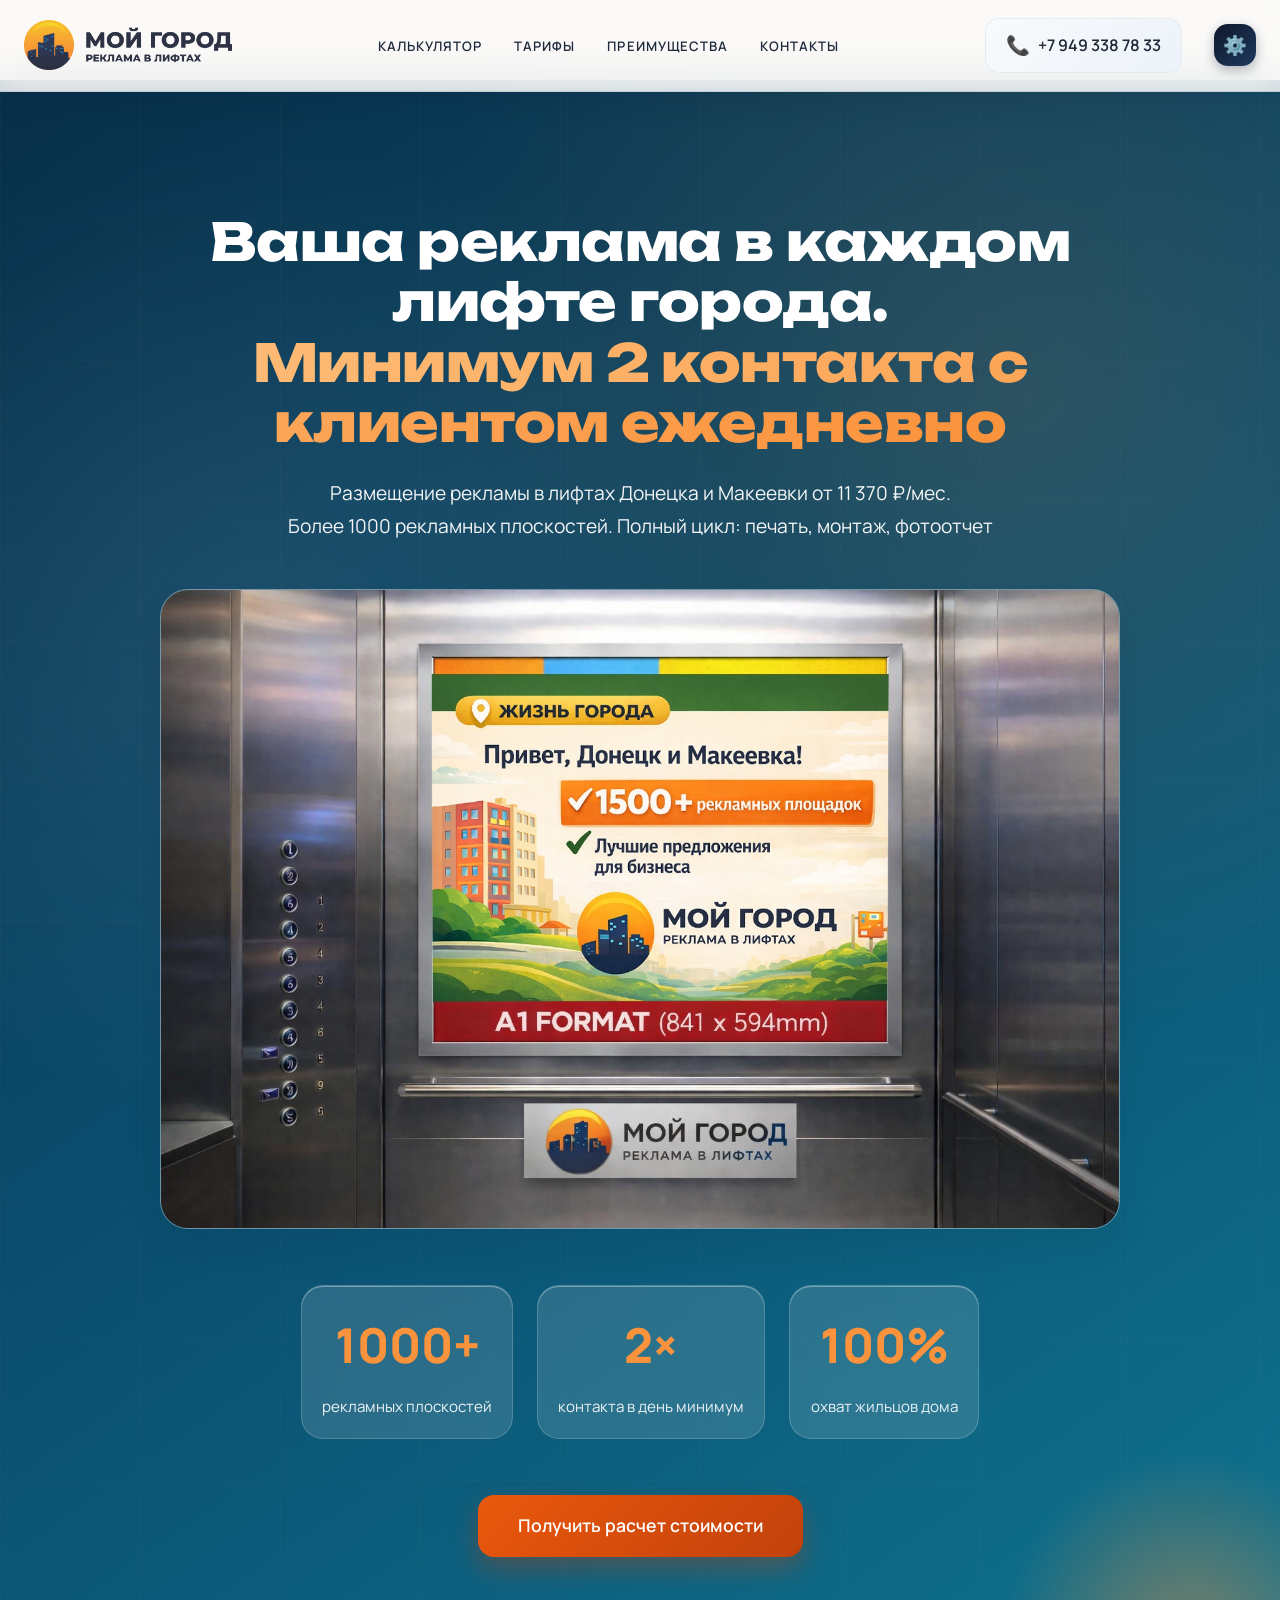
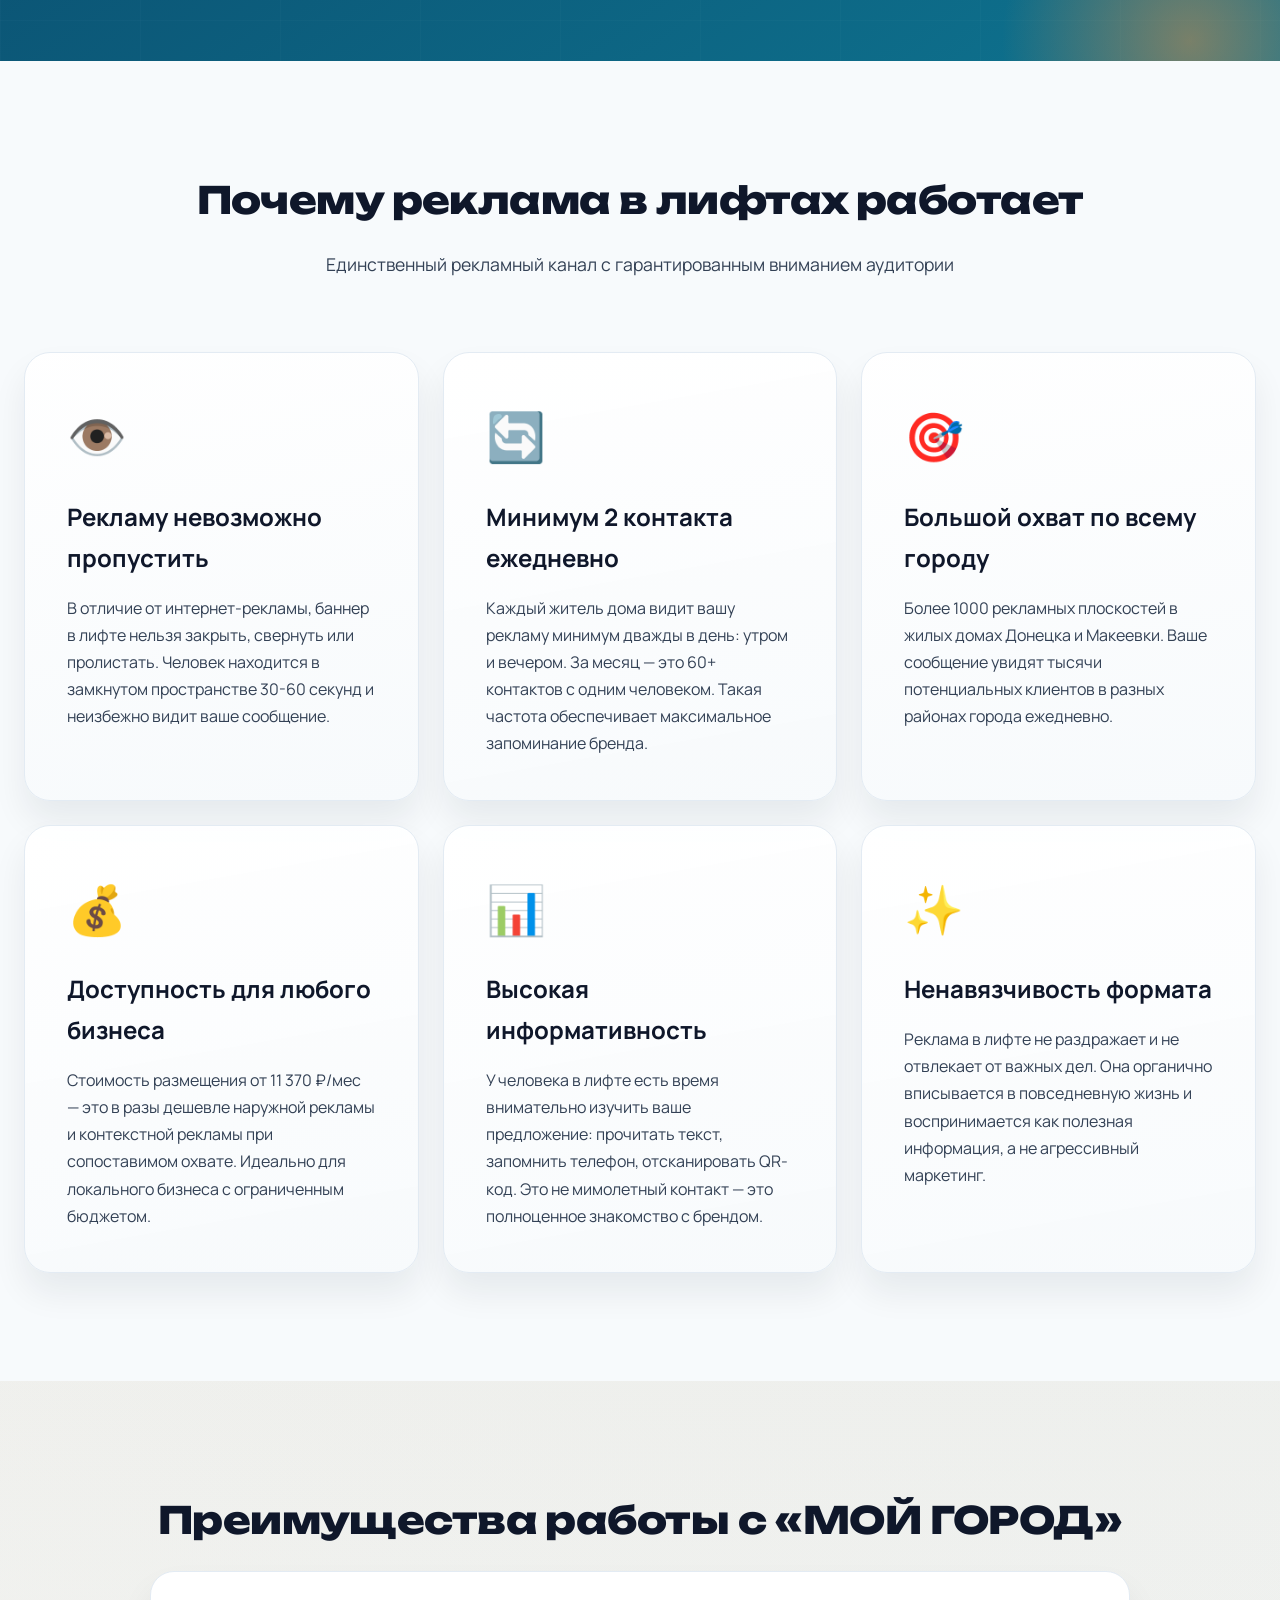
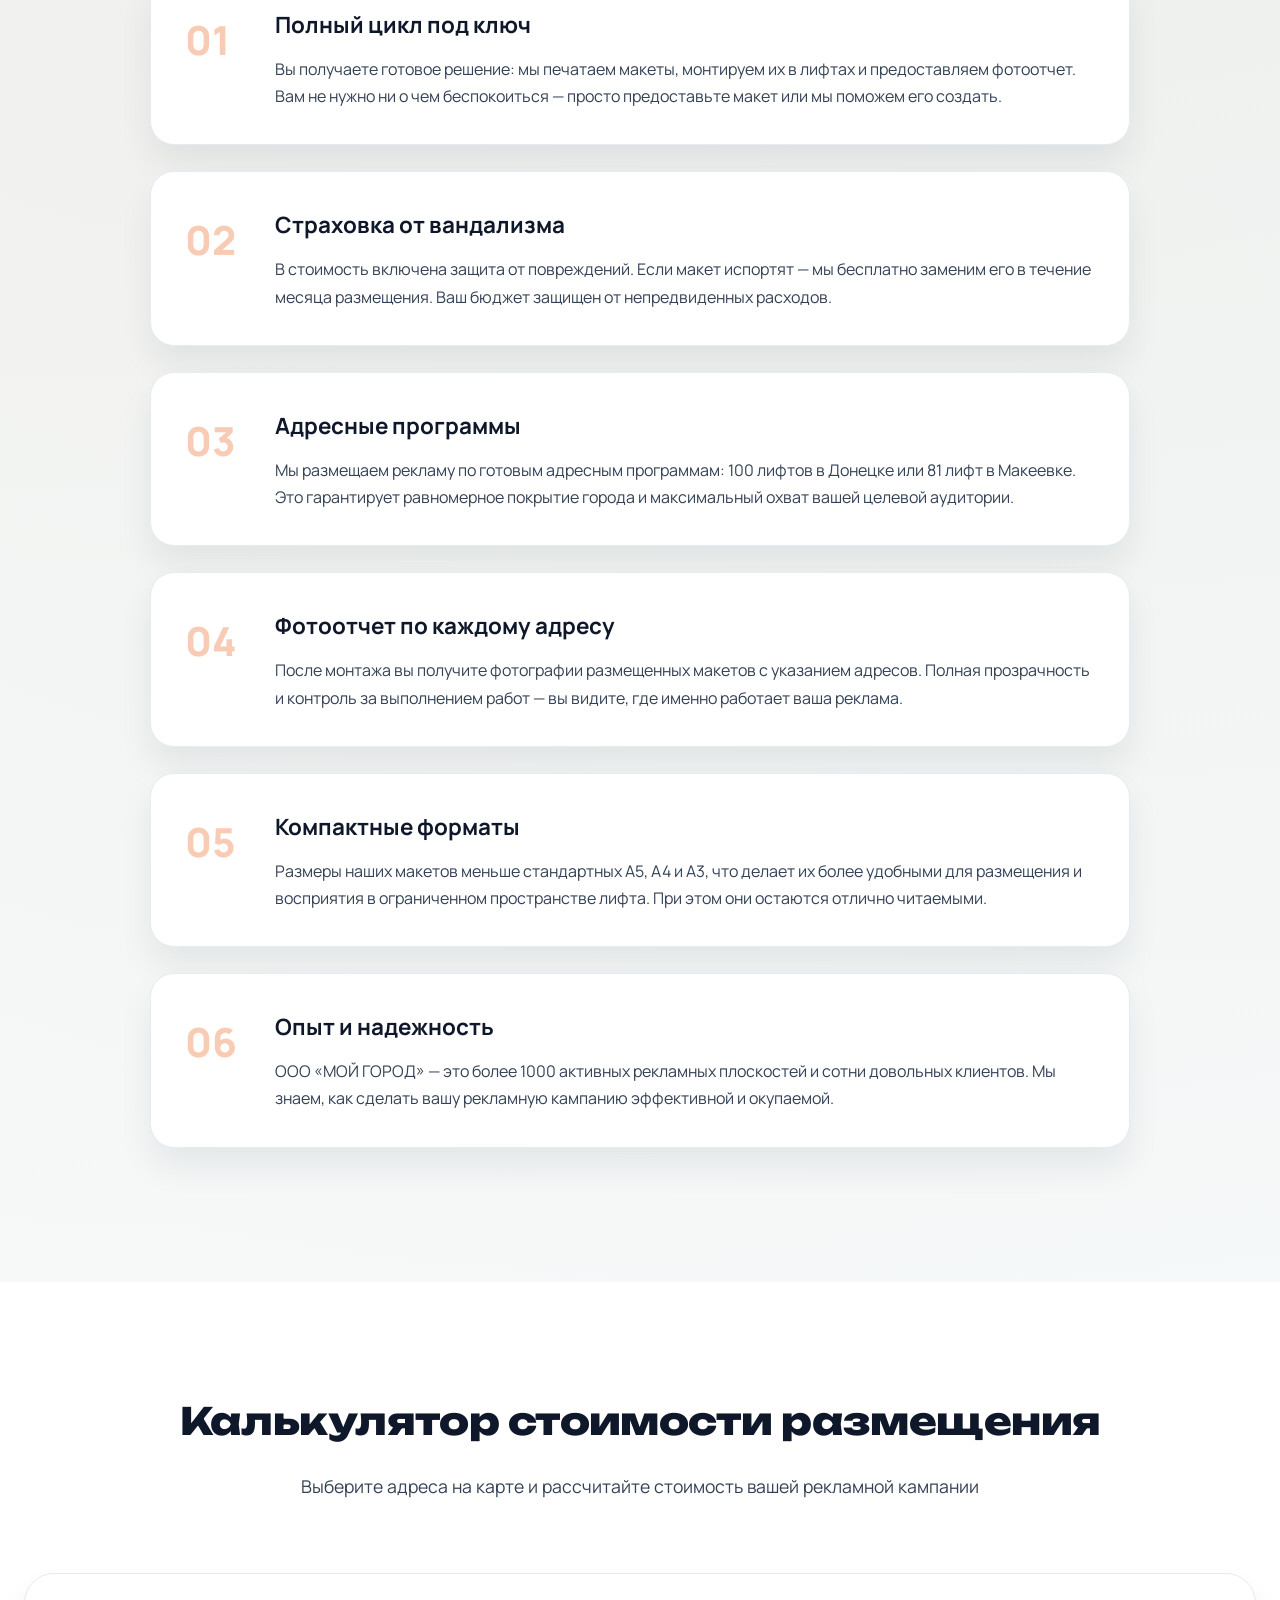
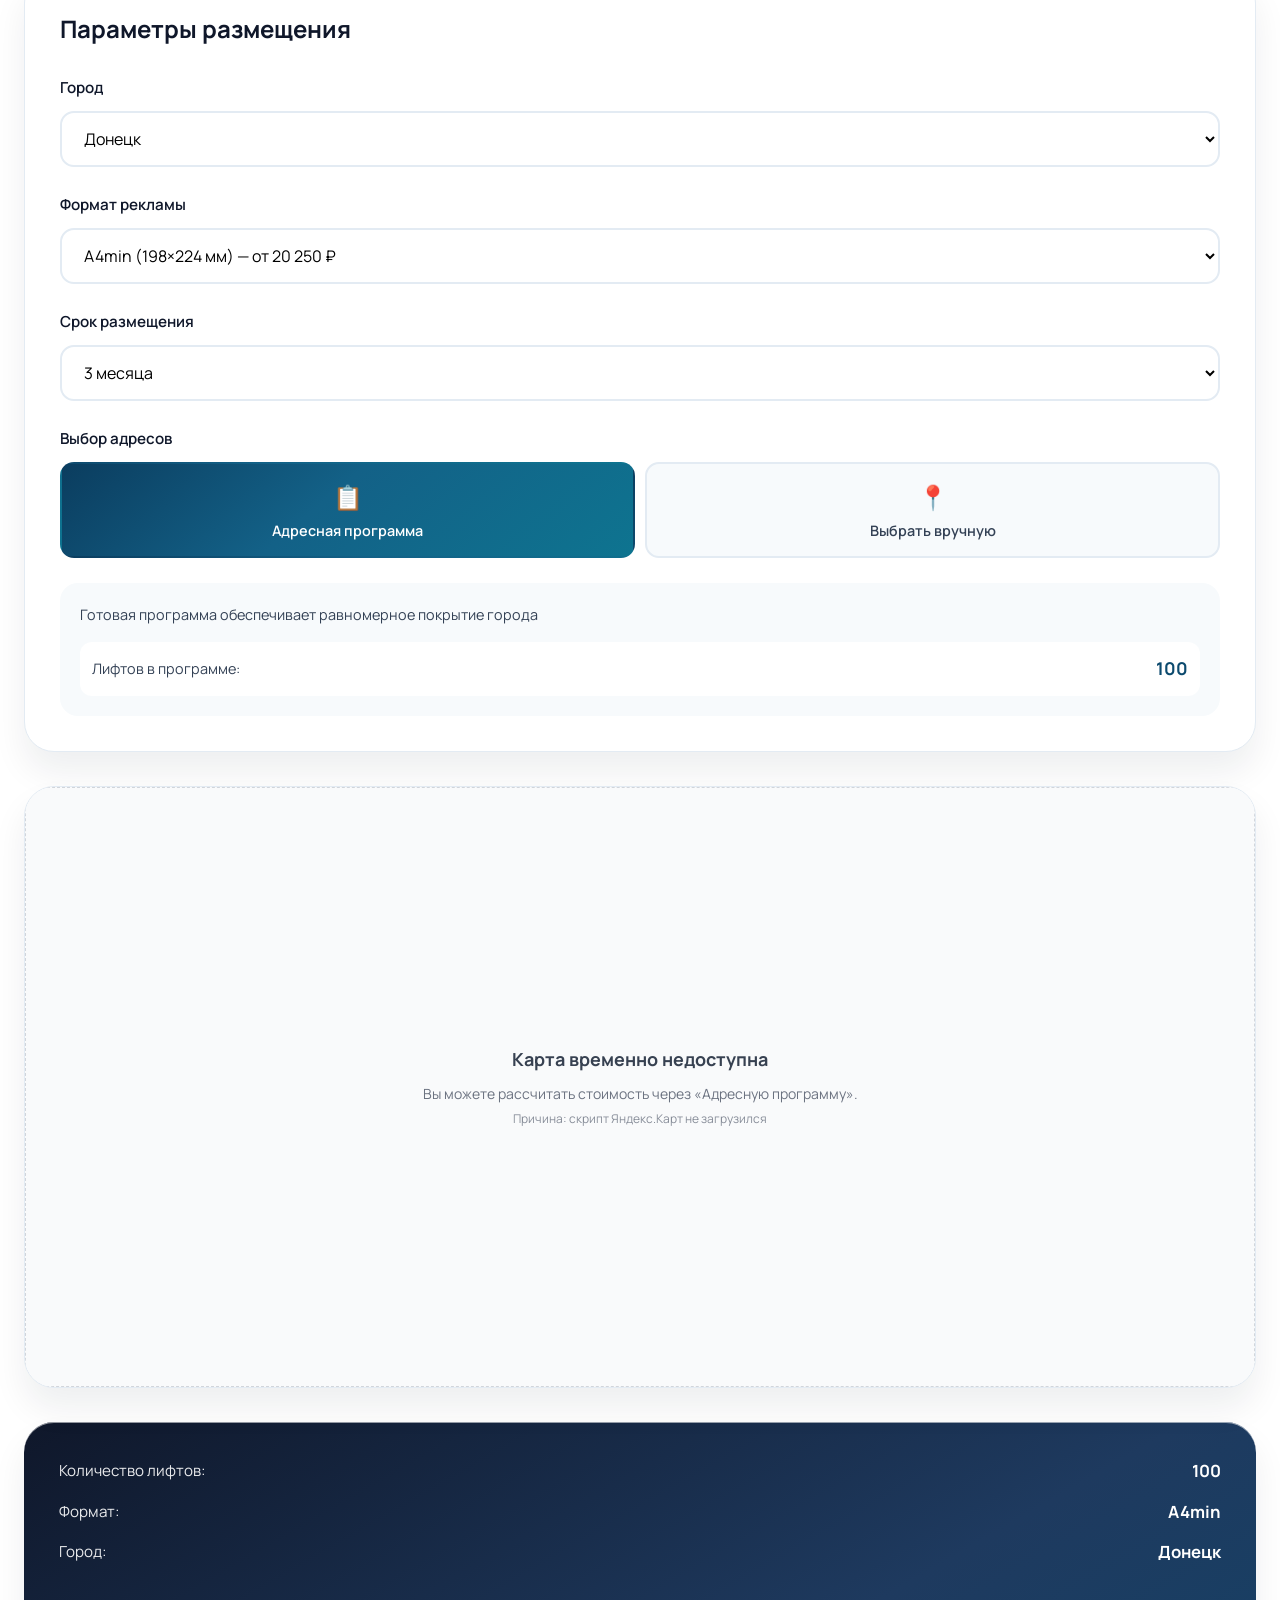
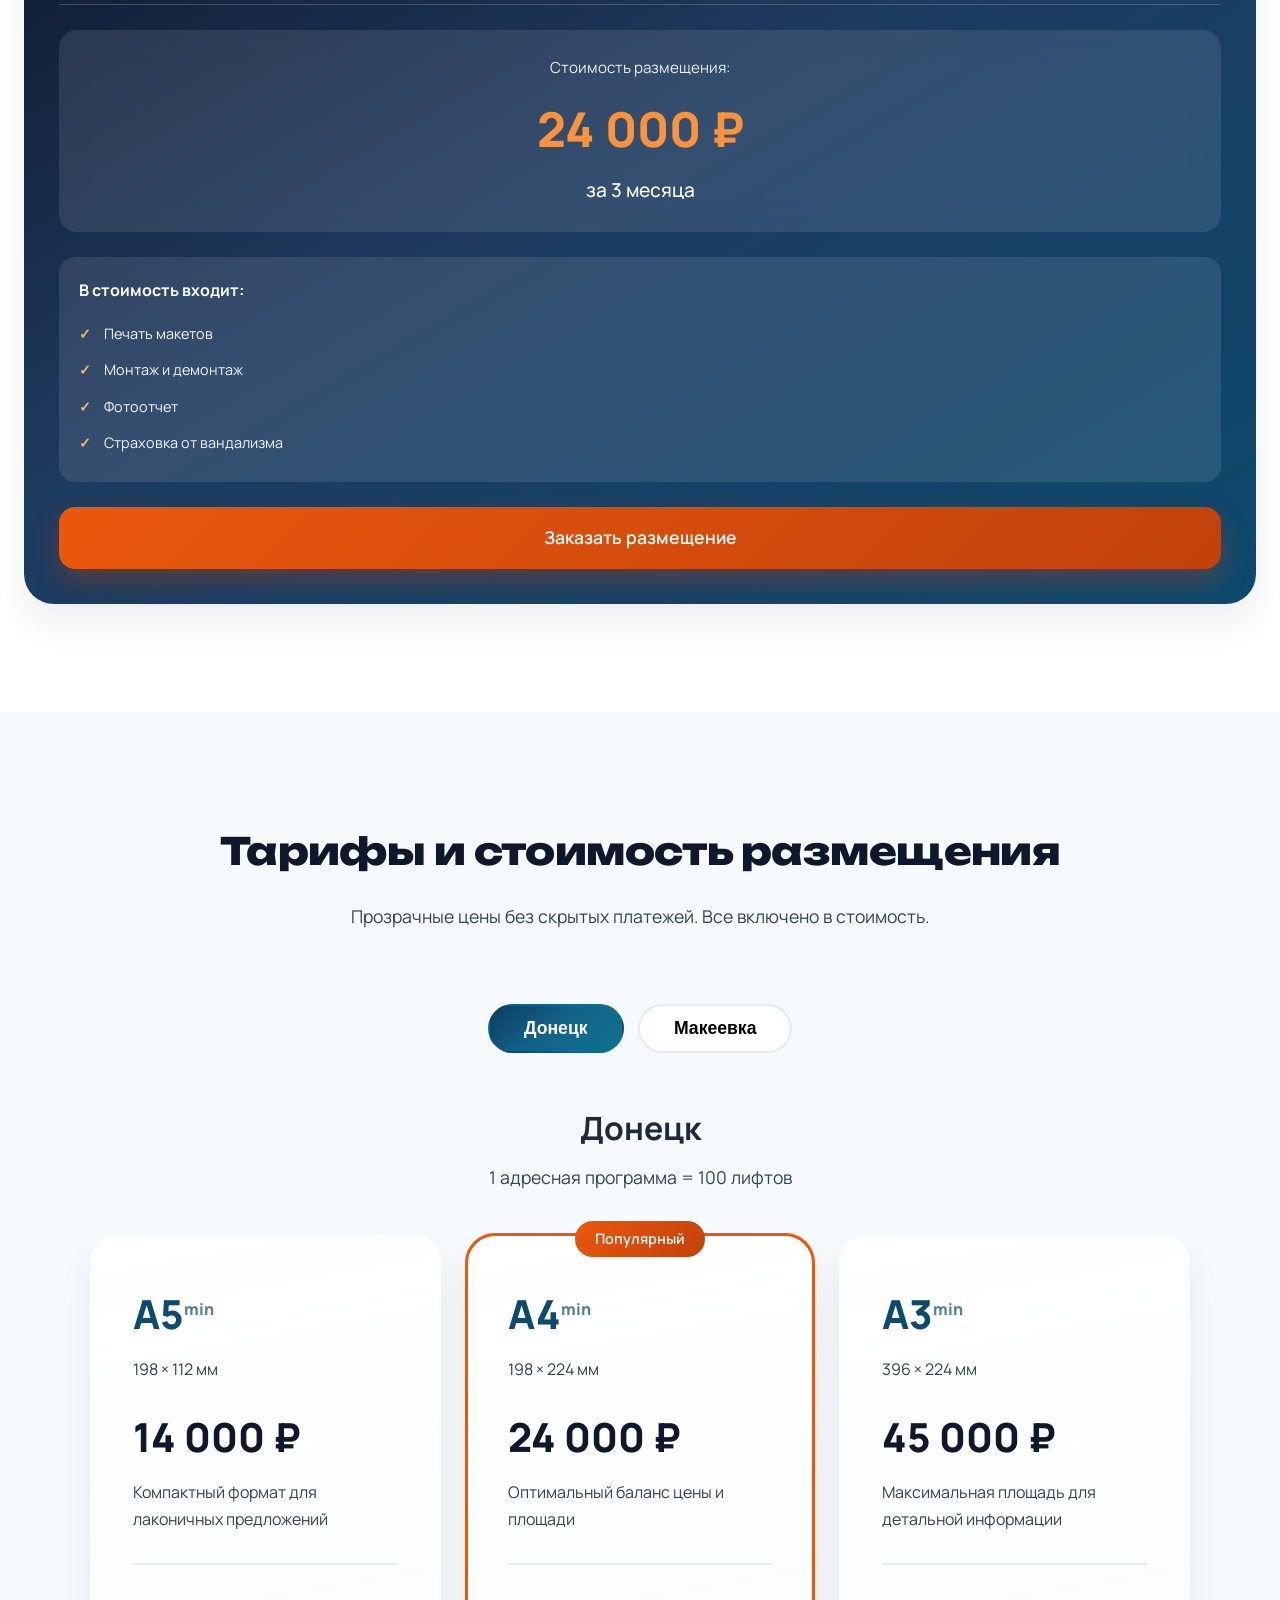
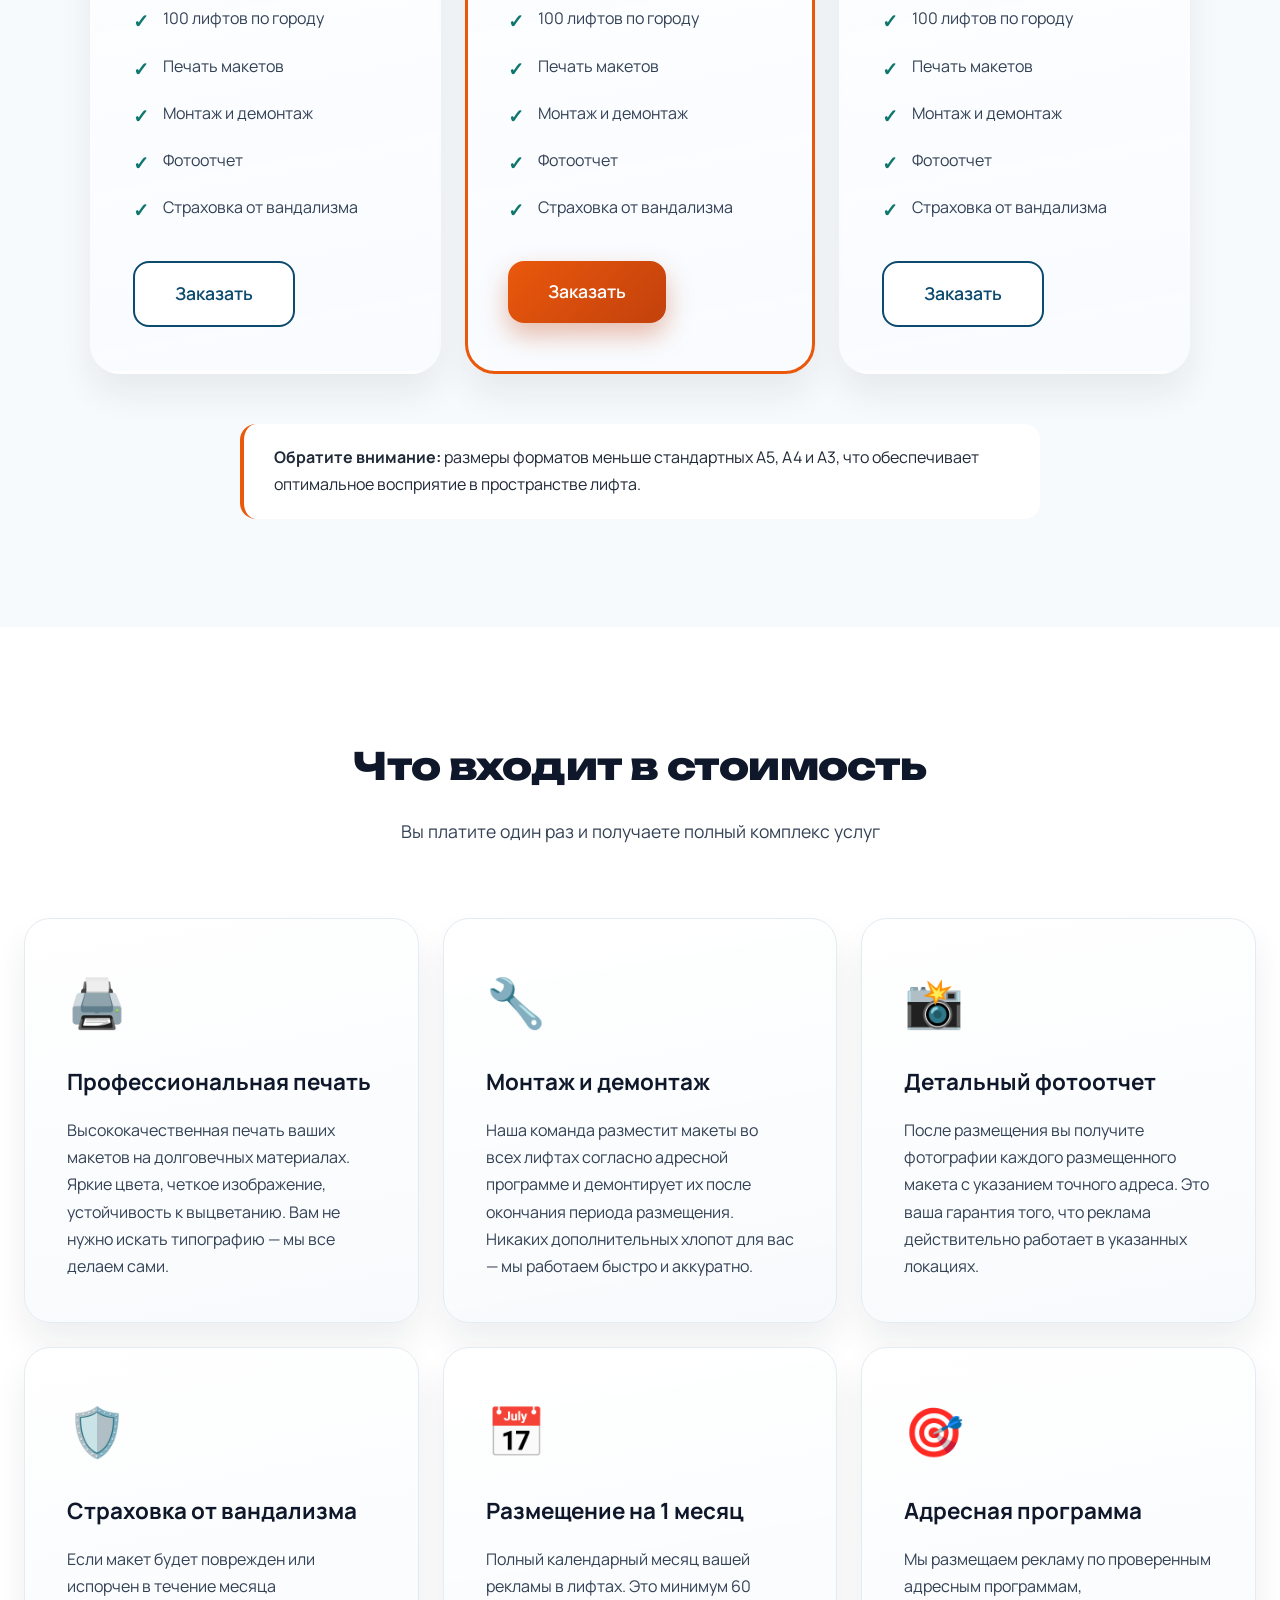
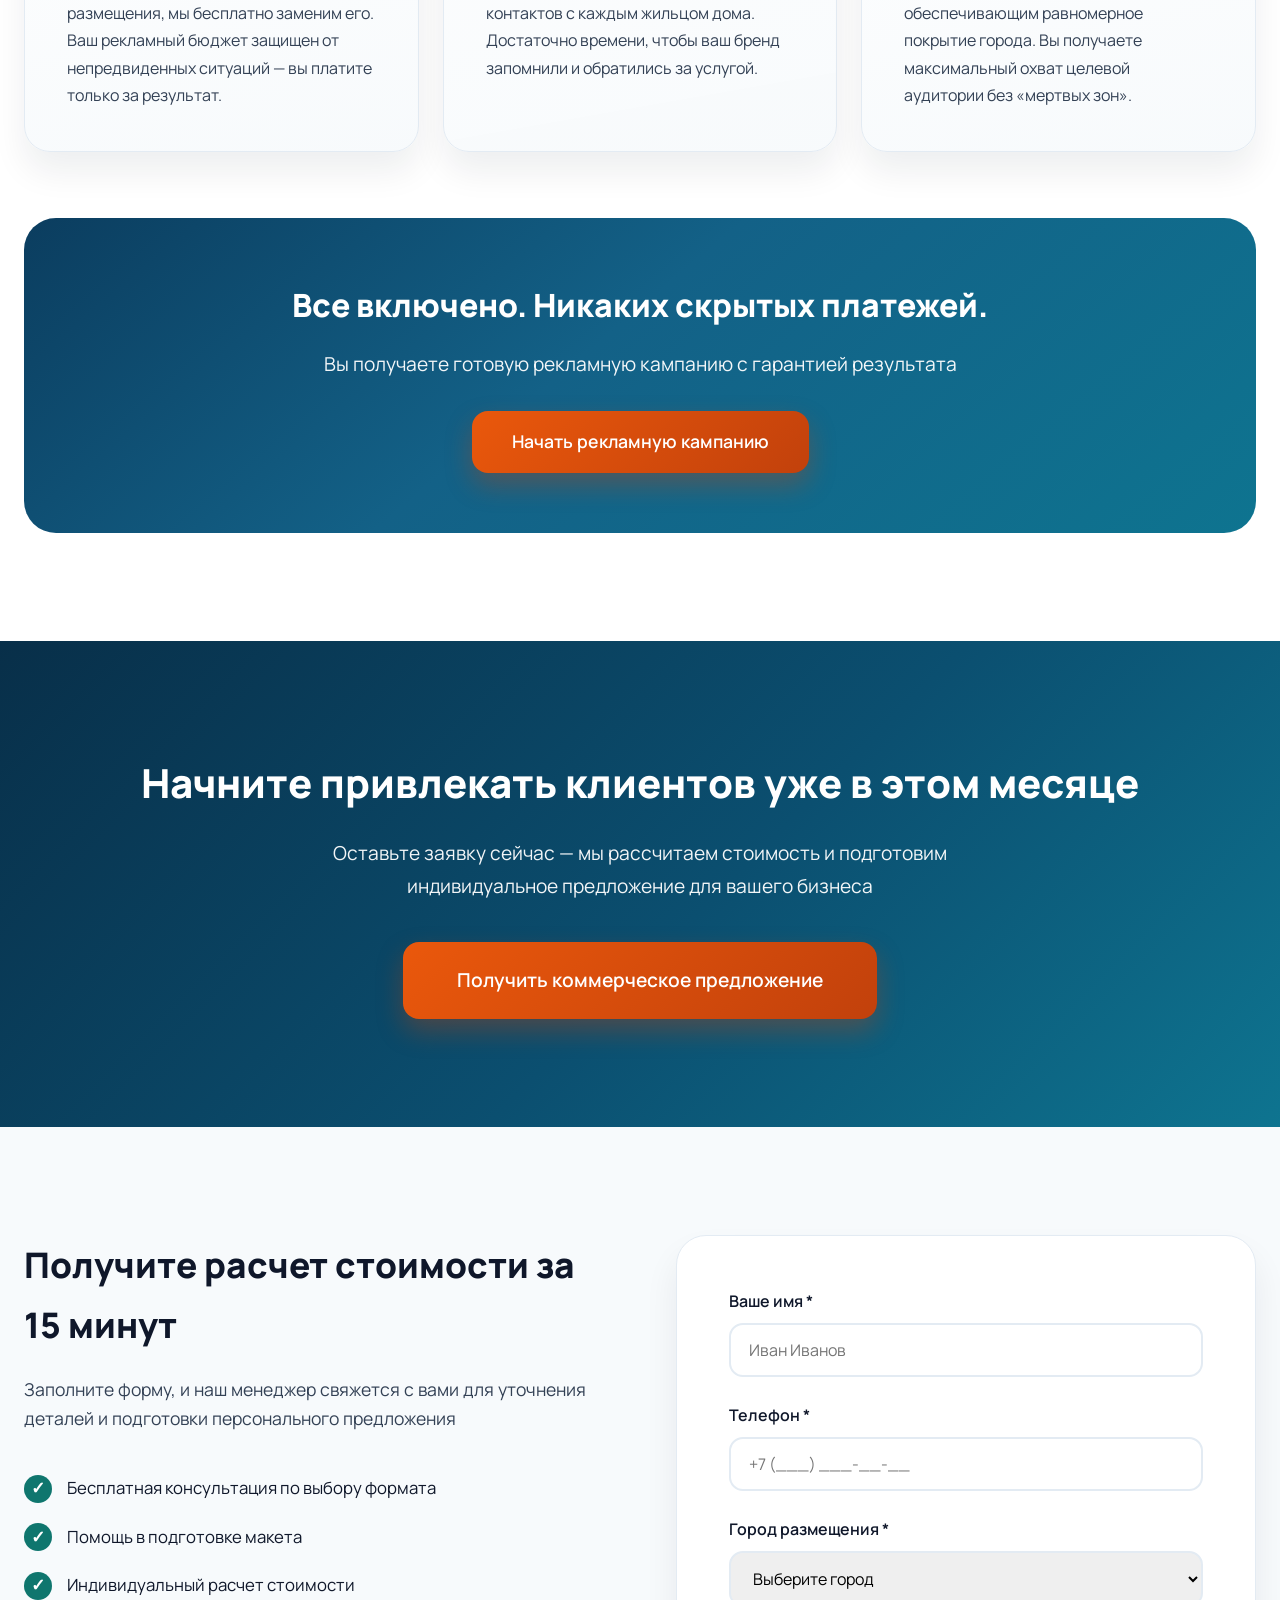
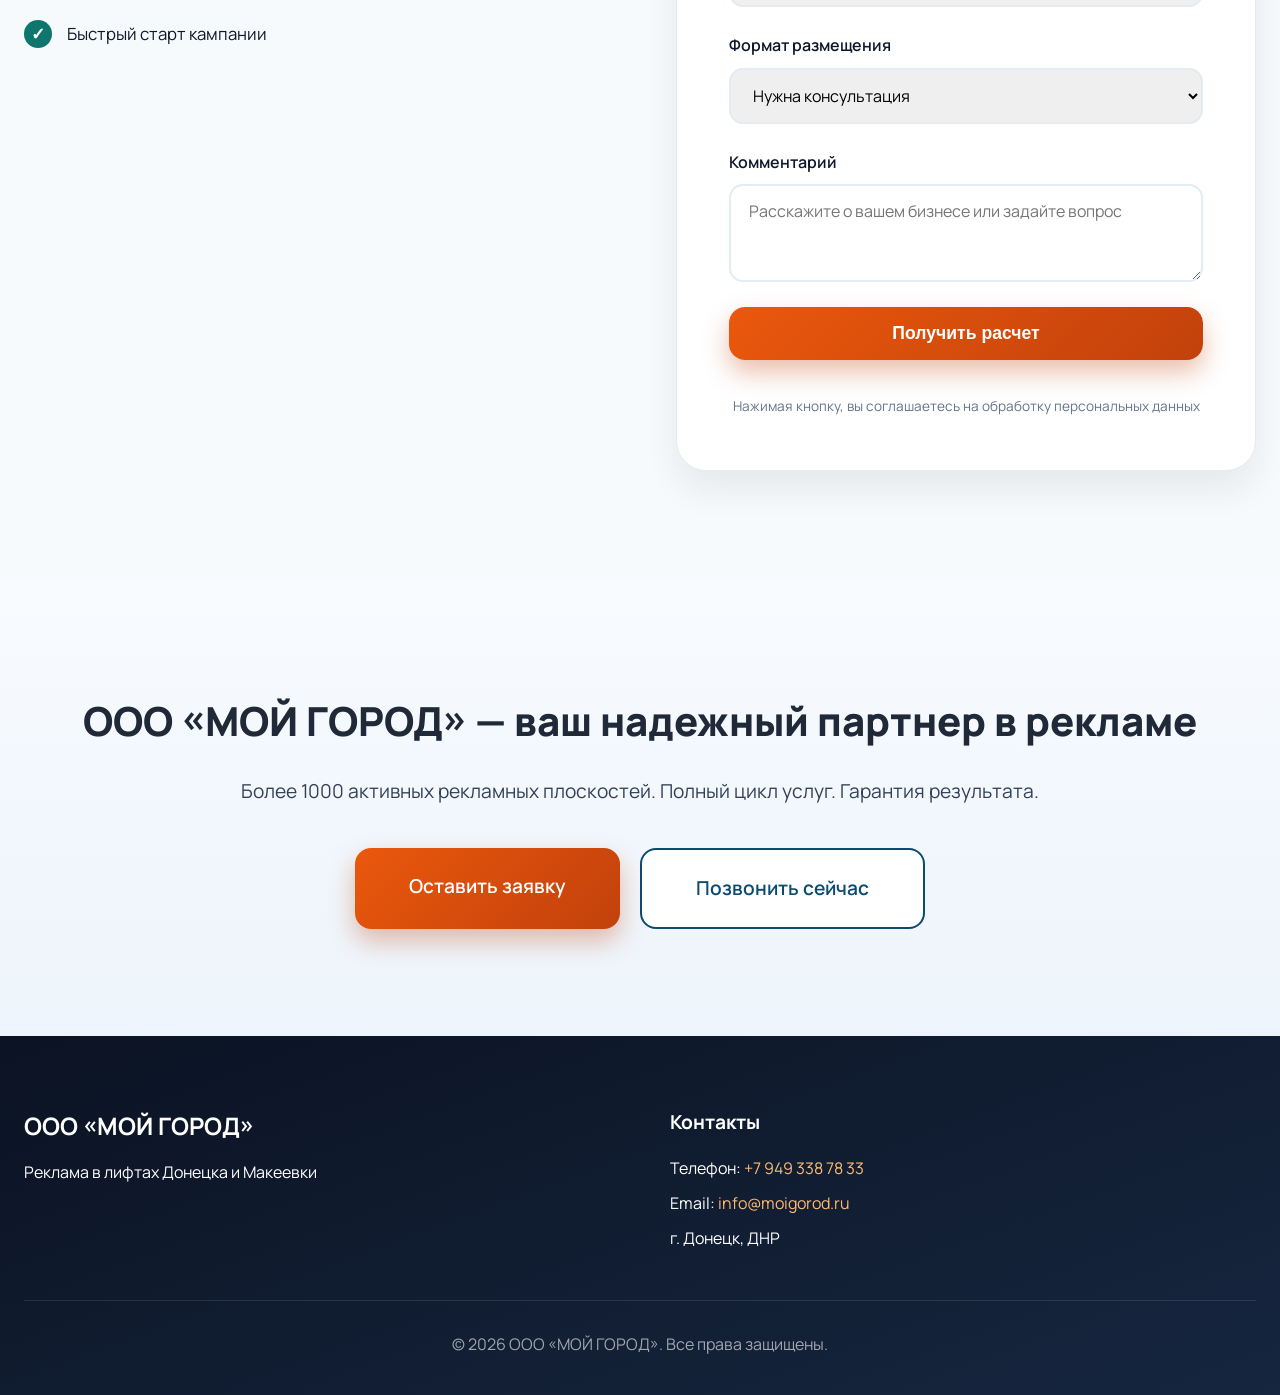
==== commit e1c1a633: "Add files via upload" ====
--- a/index.html
+++ b/index.html
@@ -244,6 +244,17 @@
                         </div>
 
                         <div class="control-group">
+                            <label for="calc-months">Срок размещения</label>
+                            <select id="calc-months" class="calc-select">
+                                <option value="1">1 месяц</option>
+                                <option value="2">2 месяца</option>
+                                <option value="3" selected>3 месяца</option>
+                                <option value="6">6 месяцев</option>
+                                <option value="12">12 месяцев</option>
+                            </select>
+                        </div>
+
+                        <div class="control-group">
                             <label>Выбор адресов</label>
                             <div class="address-selection-mode">
                                 <button class="mode-btn active" data-mode="program">
@@ -302,7 +313,7 @@
                     <div class="result-price">
                         <div class="price-label">Стоимость размещения:</div>
                         <div class="price-value" id="total-price">24 000 ₽</div>
-                        <div class="price-period">за 1 месяц</div>
+                        <div class="price-period" id="pricePeriod">за 3 месяца</div>
                     </div>
 
                     <div class="result-includes">
--- a/styles.css
+++ b/styles.css
@@ -800,7 +800,7 @@
 
 .price-period {
     font-size: 0.9rem;
-    opacity: 0.8;
+    color: white !important;
 }
 
 .result-includes {
@@ -1414,7 +1414,38 @@
         font-size: 2.5rem;
     }
 
-    .address-selection-mode {
+.months-selector {
+    display: flex;
+    gap: 8px;
+    flex-wrap: wrap;
+    margin-top: 8px;
+}
+
+.month-btn {
+    padding: 8px 16px;
+    background: white;
+    border: 2px solid var(--border-color);
+    border-radius: 12px;
+    font-size: 0.9rem;
+    font-weight: 600;
+    color: var(--text-medium);
+    cursor: pointer;
+    transition: all 0.3s ease;
+    font-family: 'Manrope', sans-serif;
+}
+
+.month-btn:hover {
+    border-color: var(--primary-color);
+    color: var(--primary-color);
+}
+
+.month-btn.active {
+    background: var(--primary-color);
+    border-color: var(--primary-color);
+    color: white;
+}
+
+.address-selection-mode {
         grid-template-columns: 1fr;
     }
 
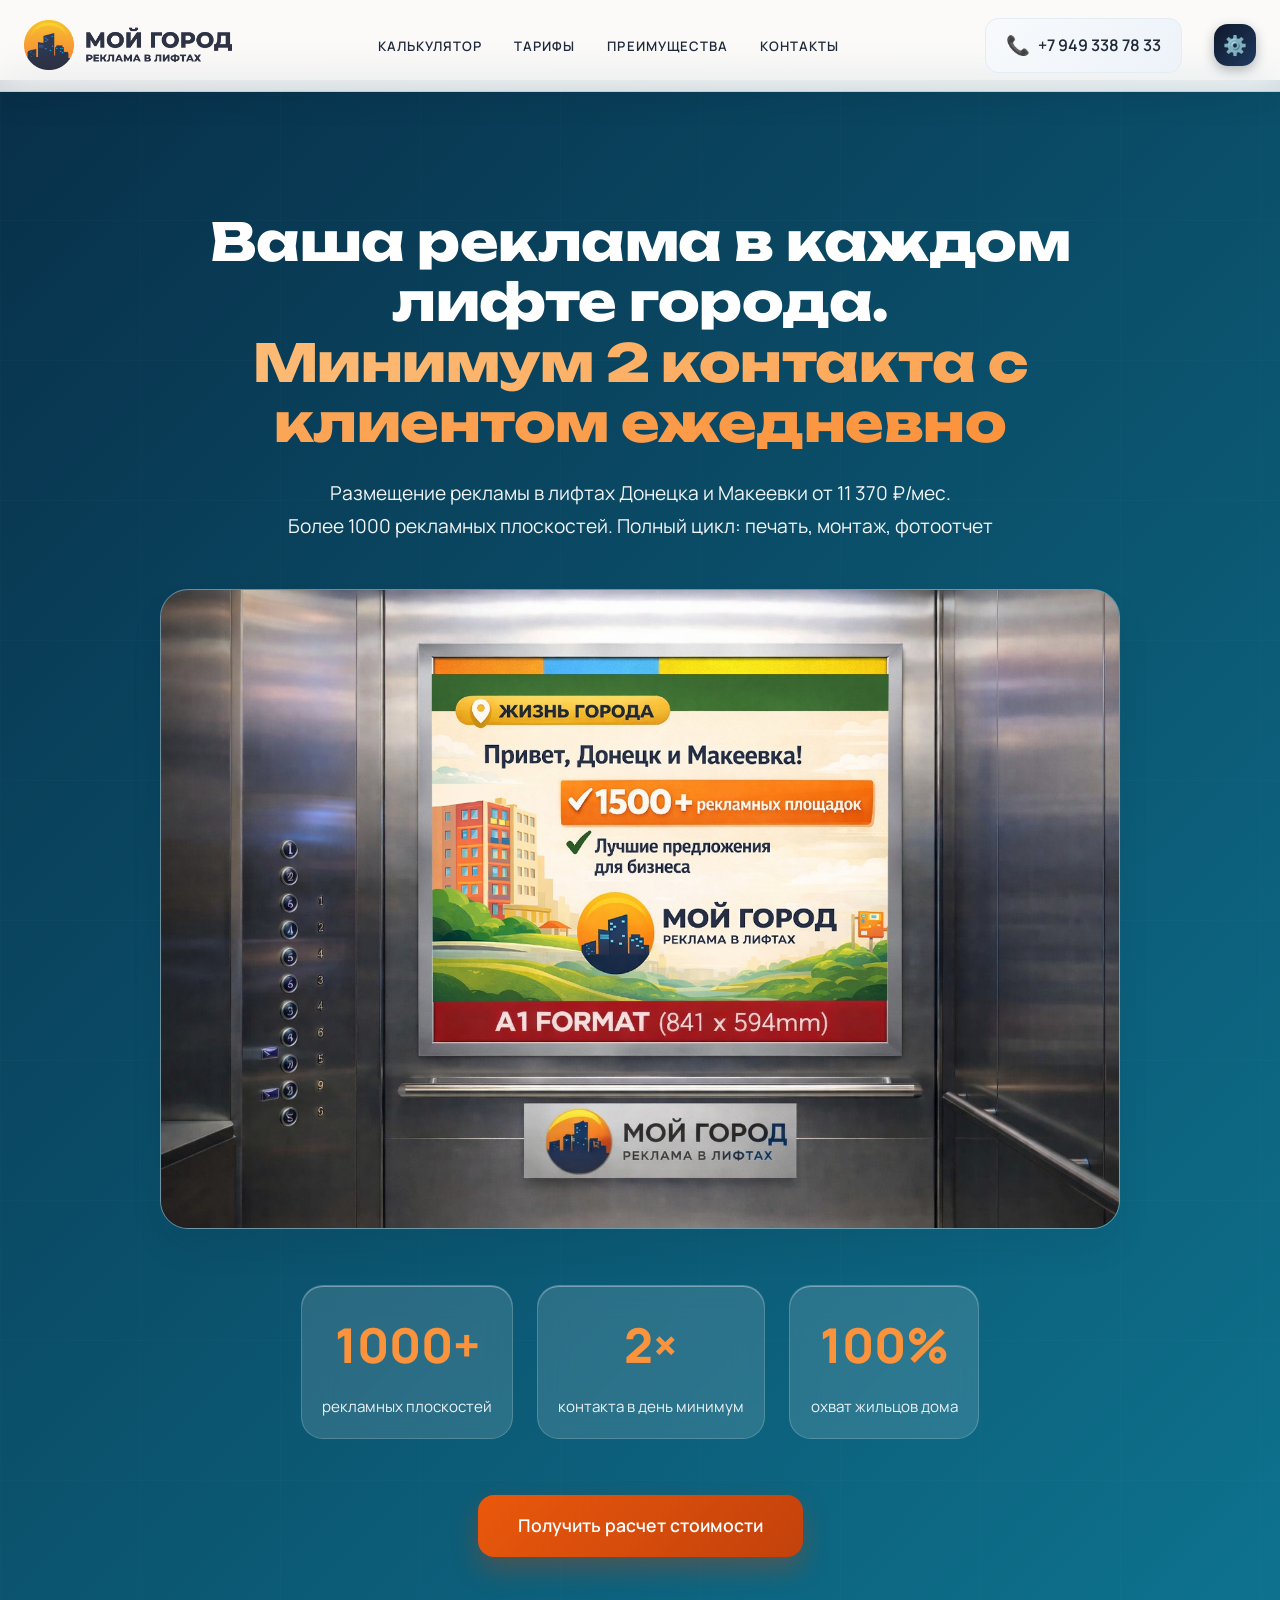
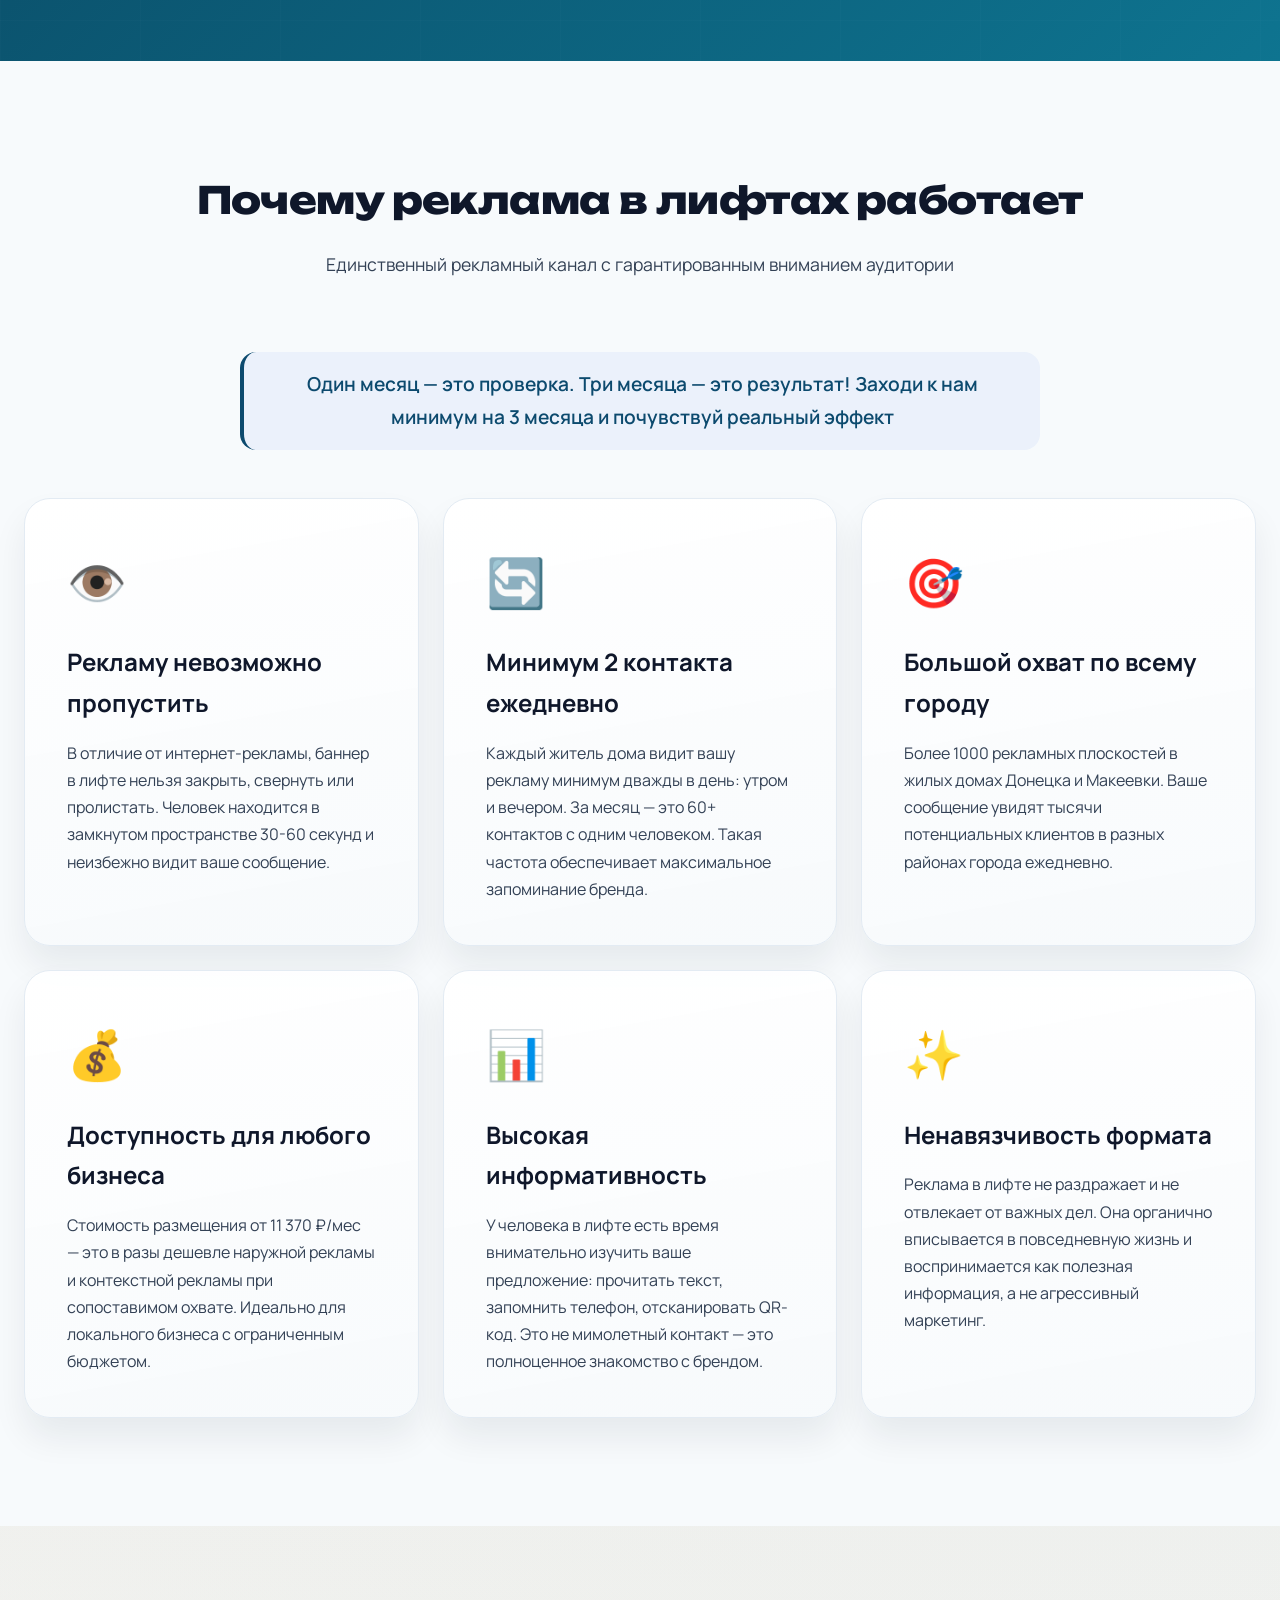
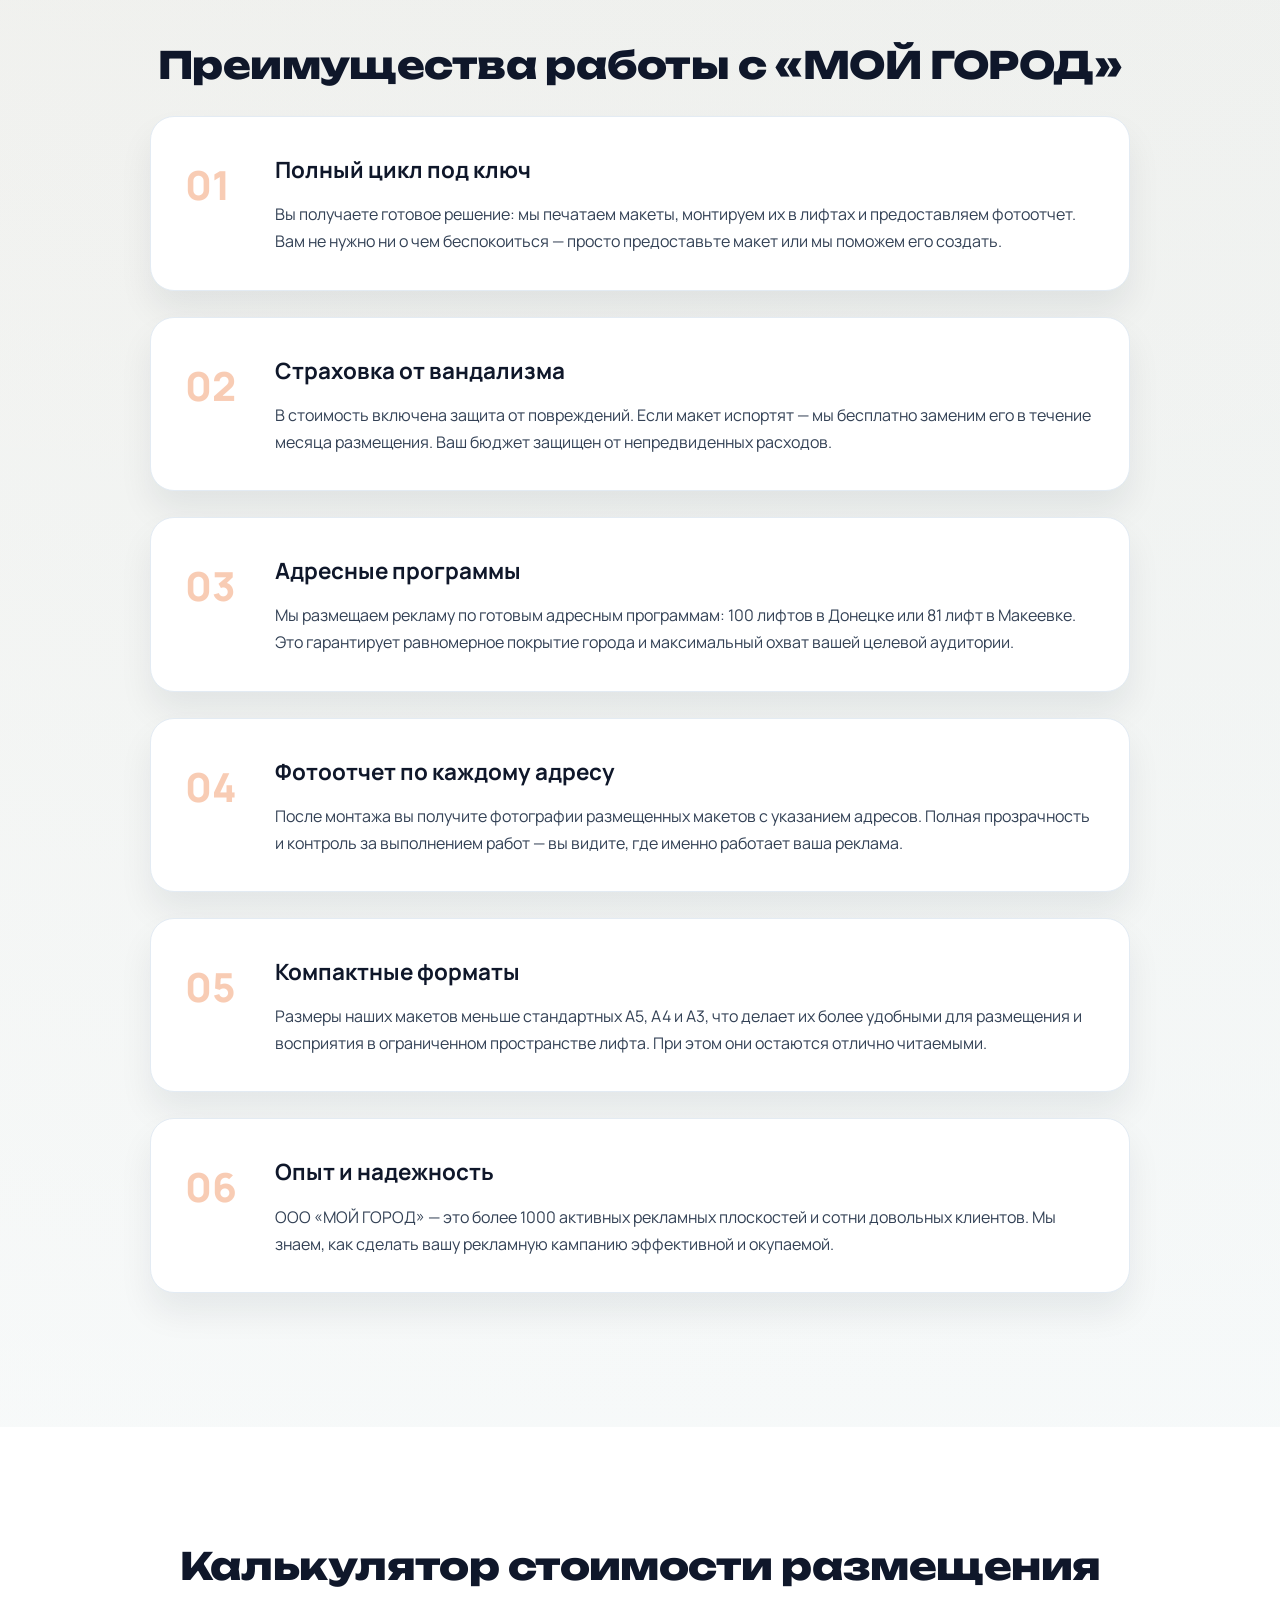
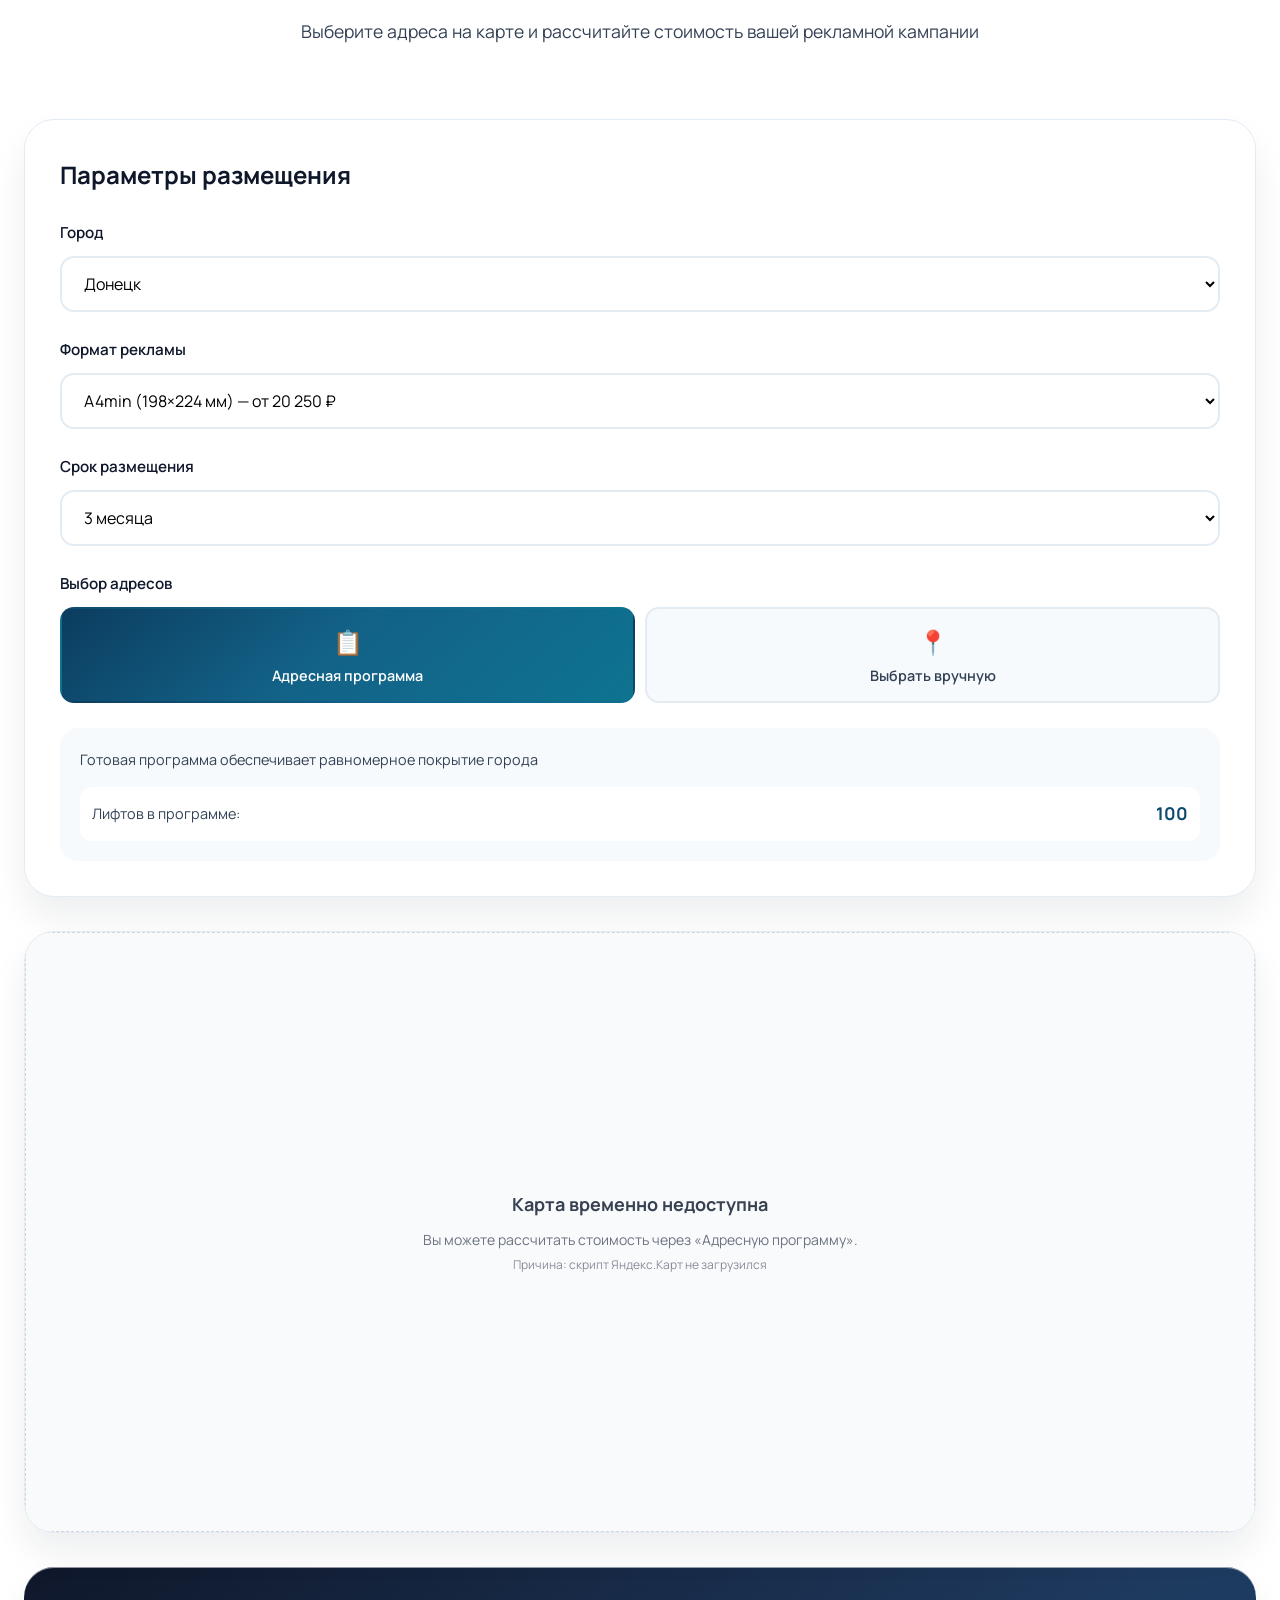
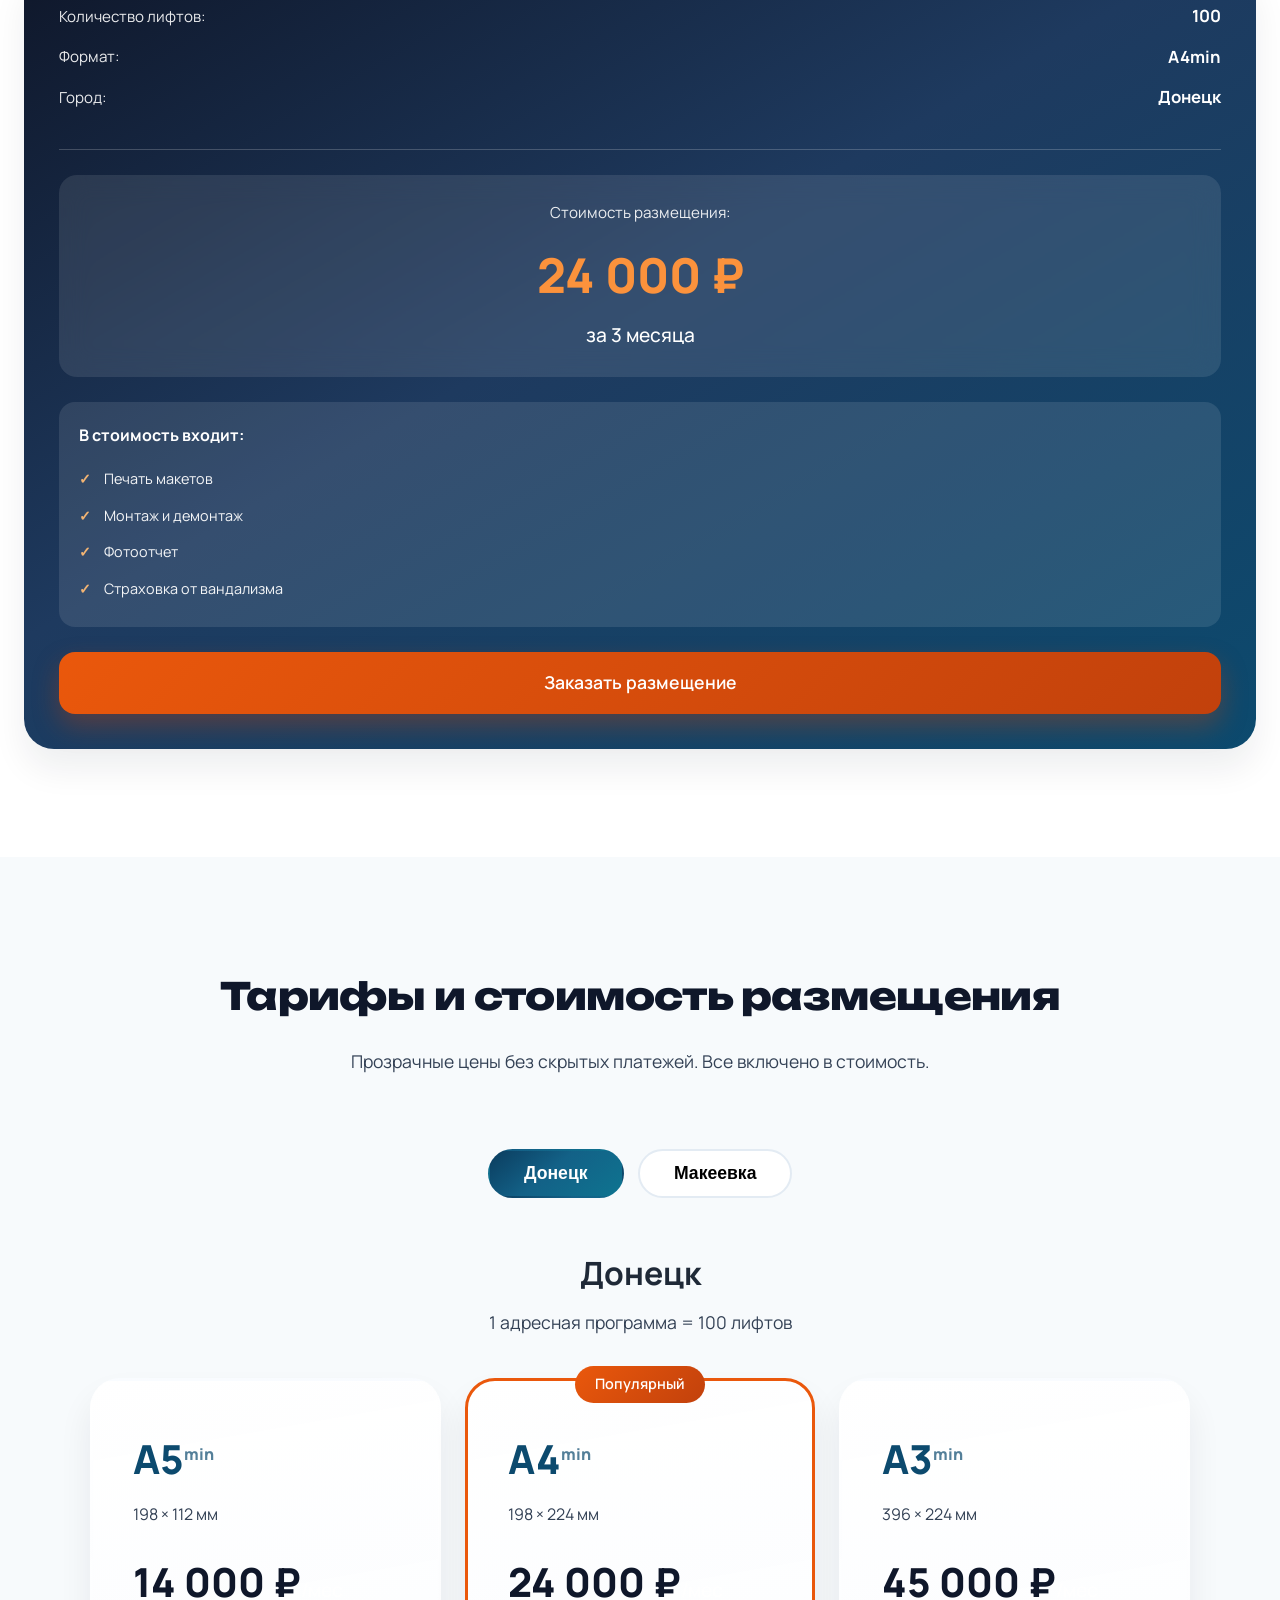
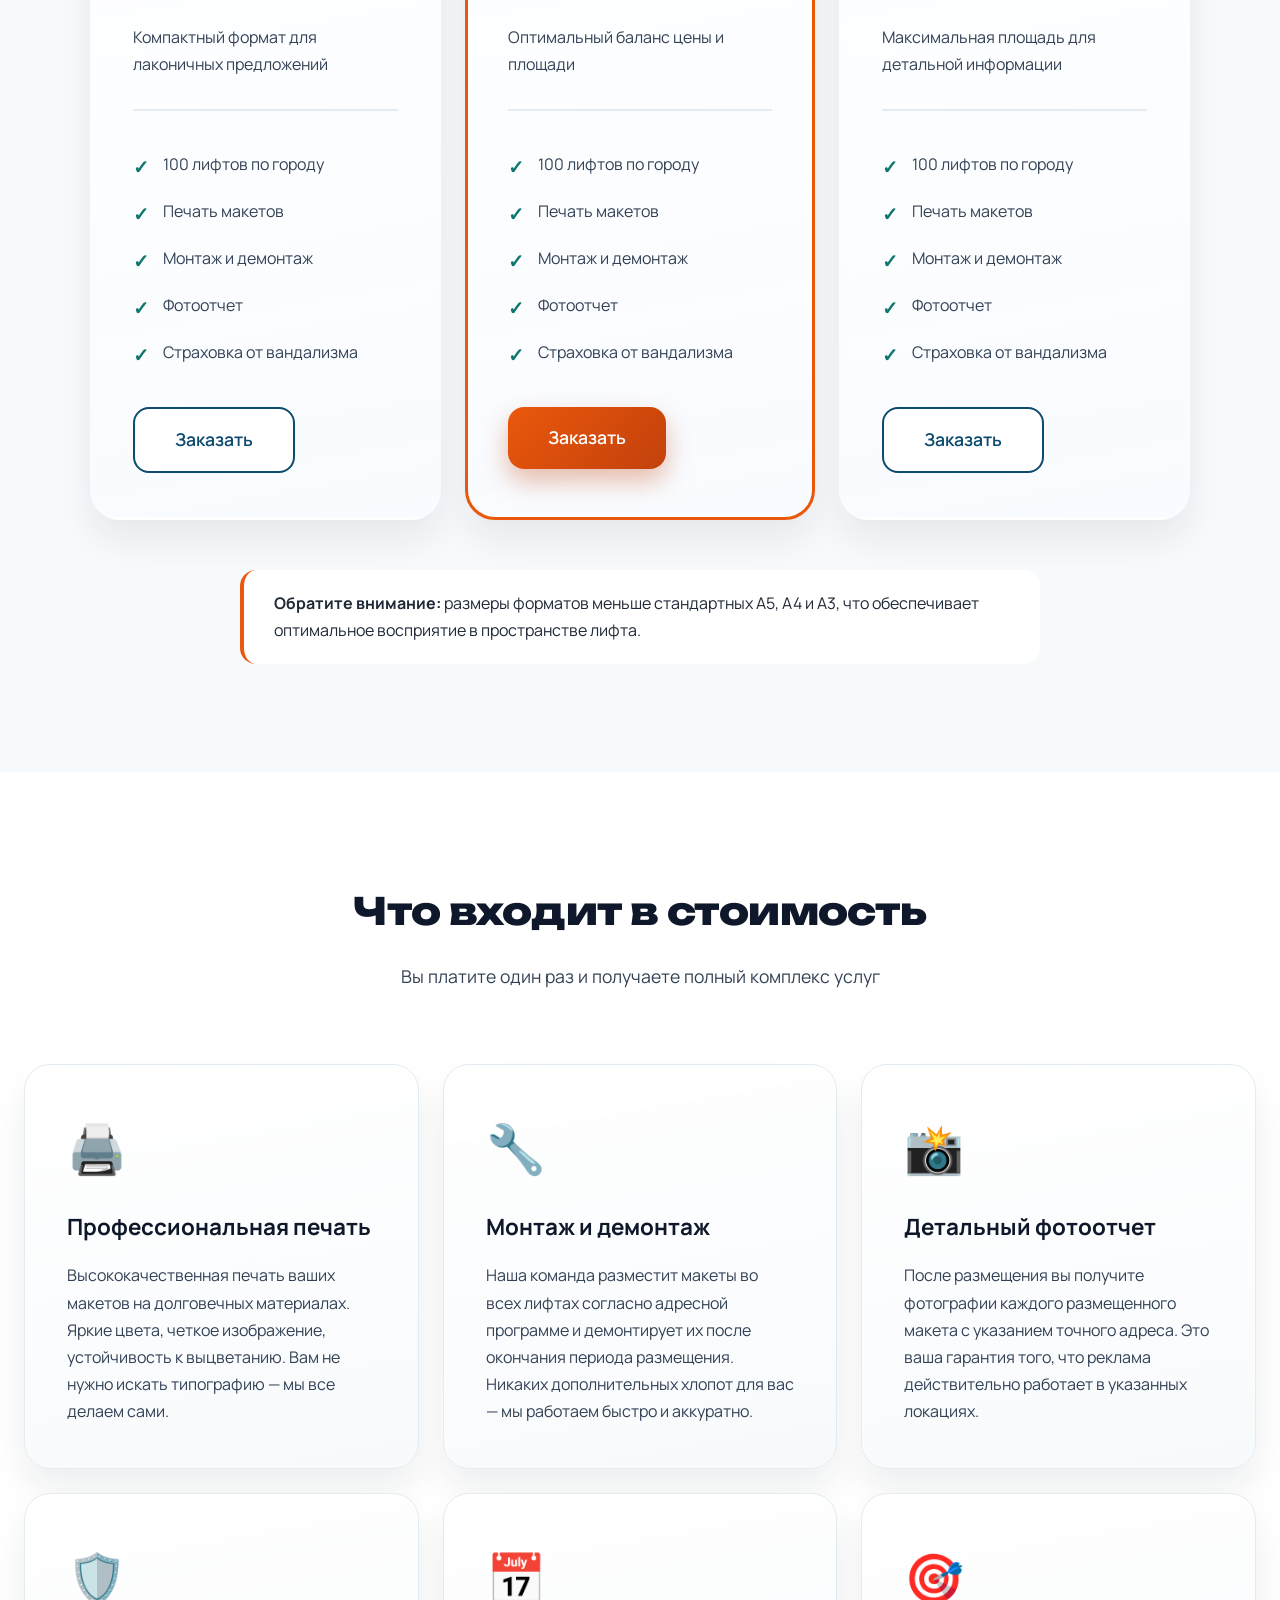
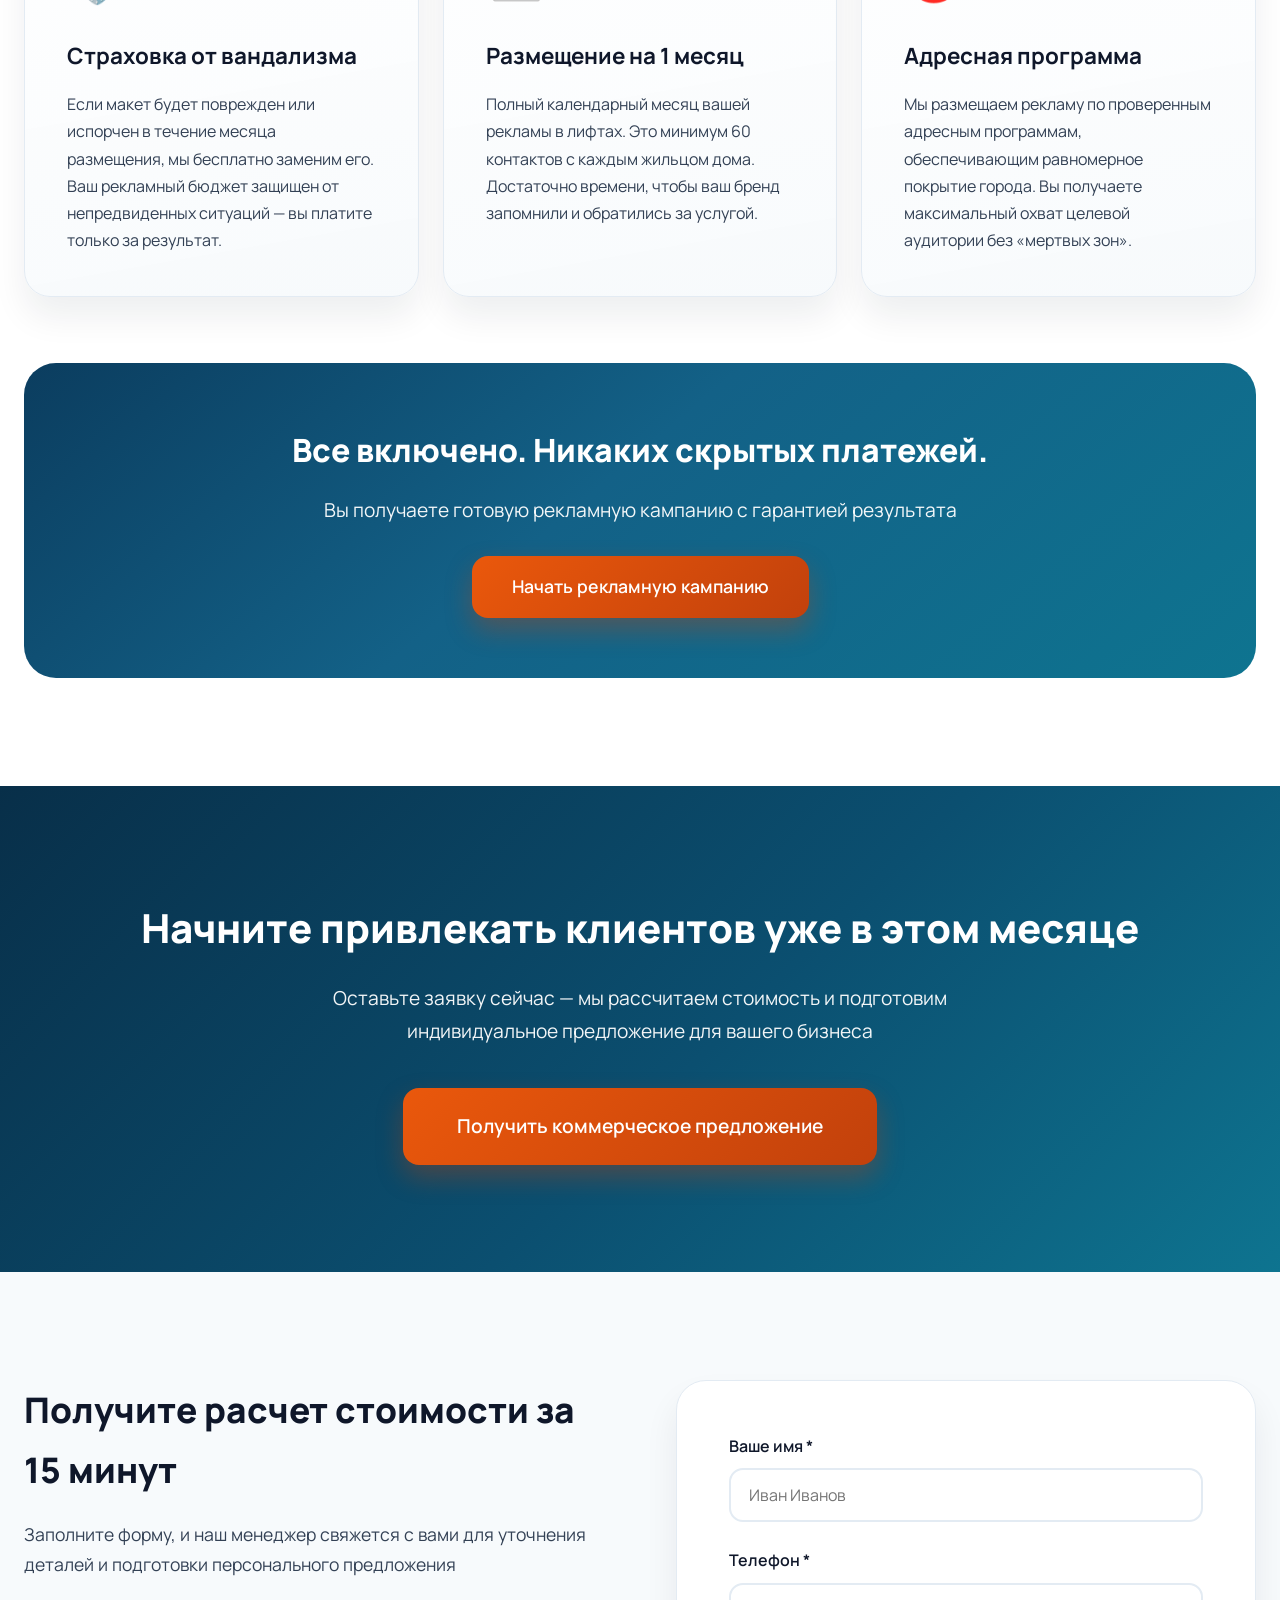
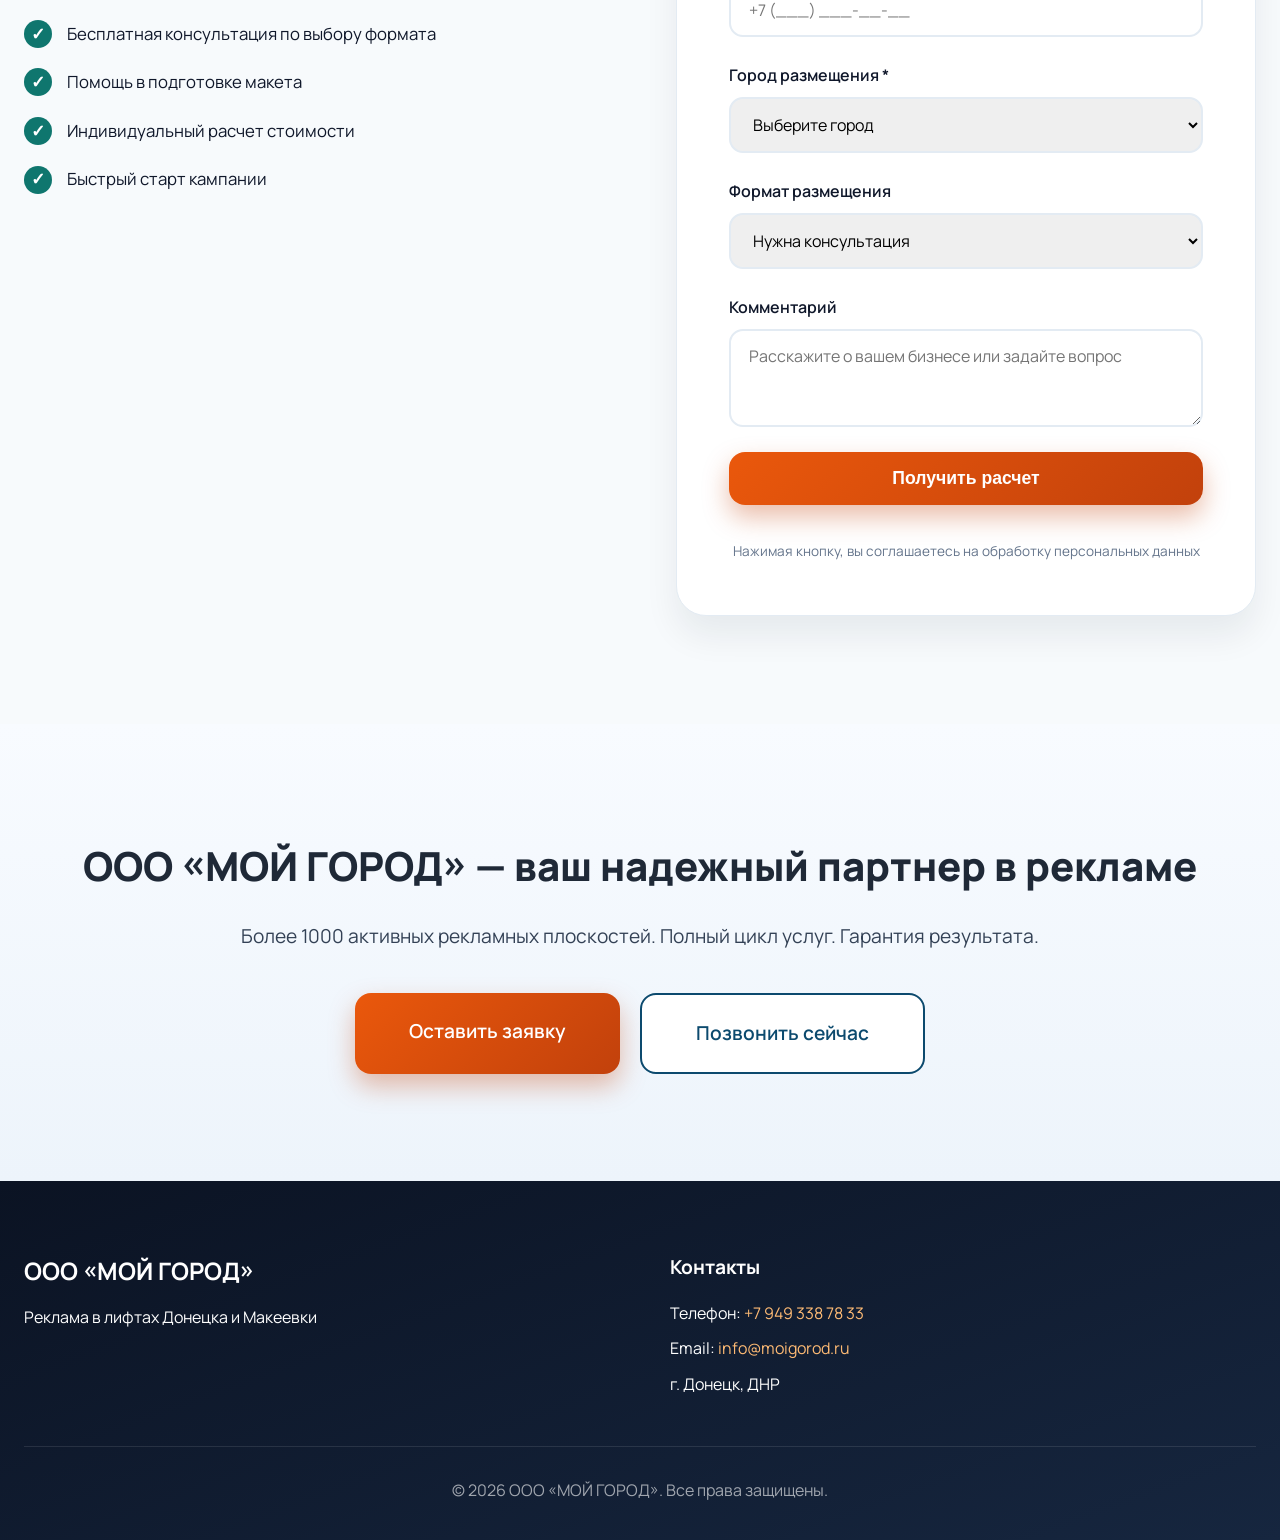
==== commit 45056fd6: "Add files via upload" ====
--- a/index.html
+++ b/index.html
@@ -96,6 +96,7 @@
         <div class="container">
             <h2 class="section-title">Почему реклама в лифтах работает</h2>
             <p class="section-subtitle">Единственный рекламный канал с гарантированным вниманием аудитории</p>
+            <p class="section-slogan">Один месяц — это проверка. Три месяца — это результат! Заходи к нам минимум на 3 месяца и почувствуй реальный эффект</p>
 
             <div class="benefits-grid">
                 <div class="benefit-card">
--- a/styles.css
+++ b/styles.css
@@ -276,38 +276,27 @@
 }
 
 /* Hero Section */
-.hero {
-    background: linear-gradient(145deg, #082f49 0%, #0b4f70 52%, #0e7490 100%);
+.hero {
+    background: linear-gradient(135deg, #082f49 0%, #0e7490 100%);
     color: white;
-    padding: 132px 0 104px;
+    padding: 132px 0 104px;
     position: relative;
     overflow: hidden;
 }
 
-.hero::before {
+.hero::before {
     content: '';
     position: absolute;
     top: 0;
     left: 0;
     right: 0;
     bottom: 0;
-    background:
-        radial-gradient(circle at 20% 35%, rgba(255, 255, 255, 0.12), transparent 35%),
-        radial-gradient(circle at 80% 20%, rgba(251, 146, 60, 0.2), transparent 40%),
-        url('data:image/svg+xml,<svg width="140" height="140" xmlns="http://www.w3.org/2000/svg"><defs><pattern id="grid" width="140" height="140" patternUnits="userSpaceOnUse"><path d="M 140 0 L 0 0 0 140" fill="none" stroke="rgba(255,255,255,0.05)" stroke-width="1"/></pattern></defs><rect width="100%" height="100%" fill="url(%23grid)"/></svg>');
-    opacity: 0.7;
-}
-
-.hero::after {
-    content: '';
-    position: absolute;
-    width: 380px;
-    height: 380px;
-    right: -100px;
-    bottom: -170px;
-    border-radius: 50%;
-    background: radial-gradient(circle, rgba(251, 146, 60, 0.45) 0%, rgba(251, 146, 60, 0) 70%);
-    pointer-events: none;
+    background: url('data:image/svg+xml,<svg width="140" height="140" xmlns="http://www.w3.org/2000/svg"><defs><pattern id="grid" width="140" height="140" patternUnits="userSpaceOnUse"><path d="M 140 0 L 0 0 0 140" fill="none" stroke="rgba(255,255,255,0.05)" stroke-width="1"/></pattern></defs><rect width="100%" height="100%" fill="url(%23grid)"/></svg>');
+    opacity: 0.5;
+}
+
+.hero::after {
+    content: none;
 }
 
 .hero-content {
@@ -451,15 +440,30 @@
     color: var(--text-dark);
 }
 
-.section-subtitle {
-    font-size: 1.1rem;
+.section-subtitle {
+    font-size: 1.1rem;
     text-align: center;
     color: var(--text-medium);
-    margin-bottom: 72px;
+    margin-bottom: 72px;
     max-width: 700px;
     margin-left: auto;
     margin-right: auto;
 }
+
+.section-slogan {
+    font-size: 1.2rem;
+    font-weight: 600;
+    text-align: center;
+    color: var(--primary-color);
+    margin-bottom: 48px;
+    max-width: 800px;
+    margin-left: auto;
+    margin-right: auto;
+    padding: 16px 24px;
+    background: rgba(37, 99, 235, 0.06);
+    border-radius: 16px;
+    border-left: 4px solid var(--primary-color);
+}
 
 /* Why Works Section */
 .why-works {
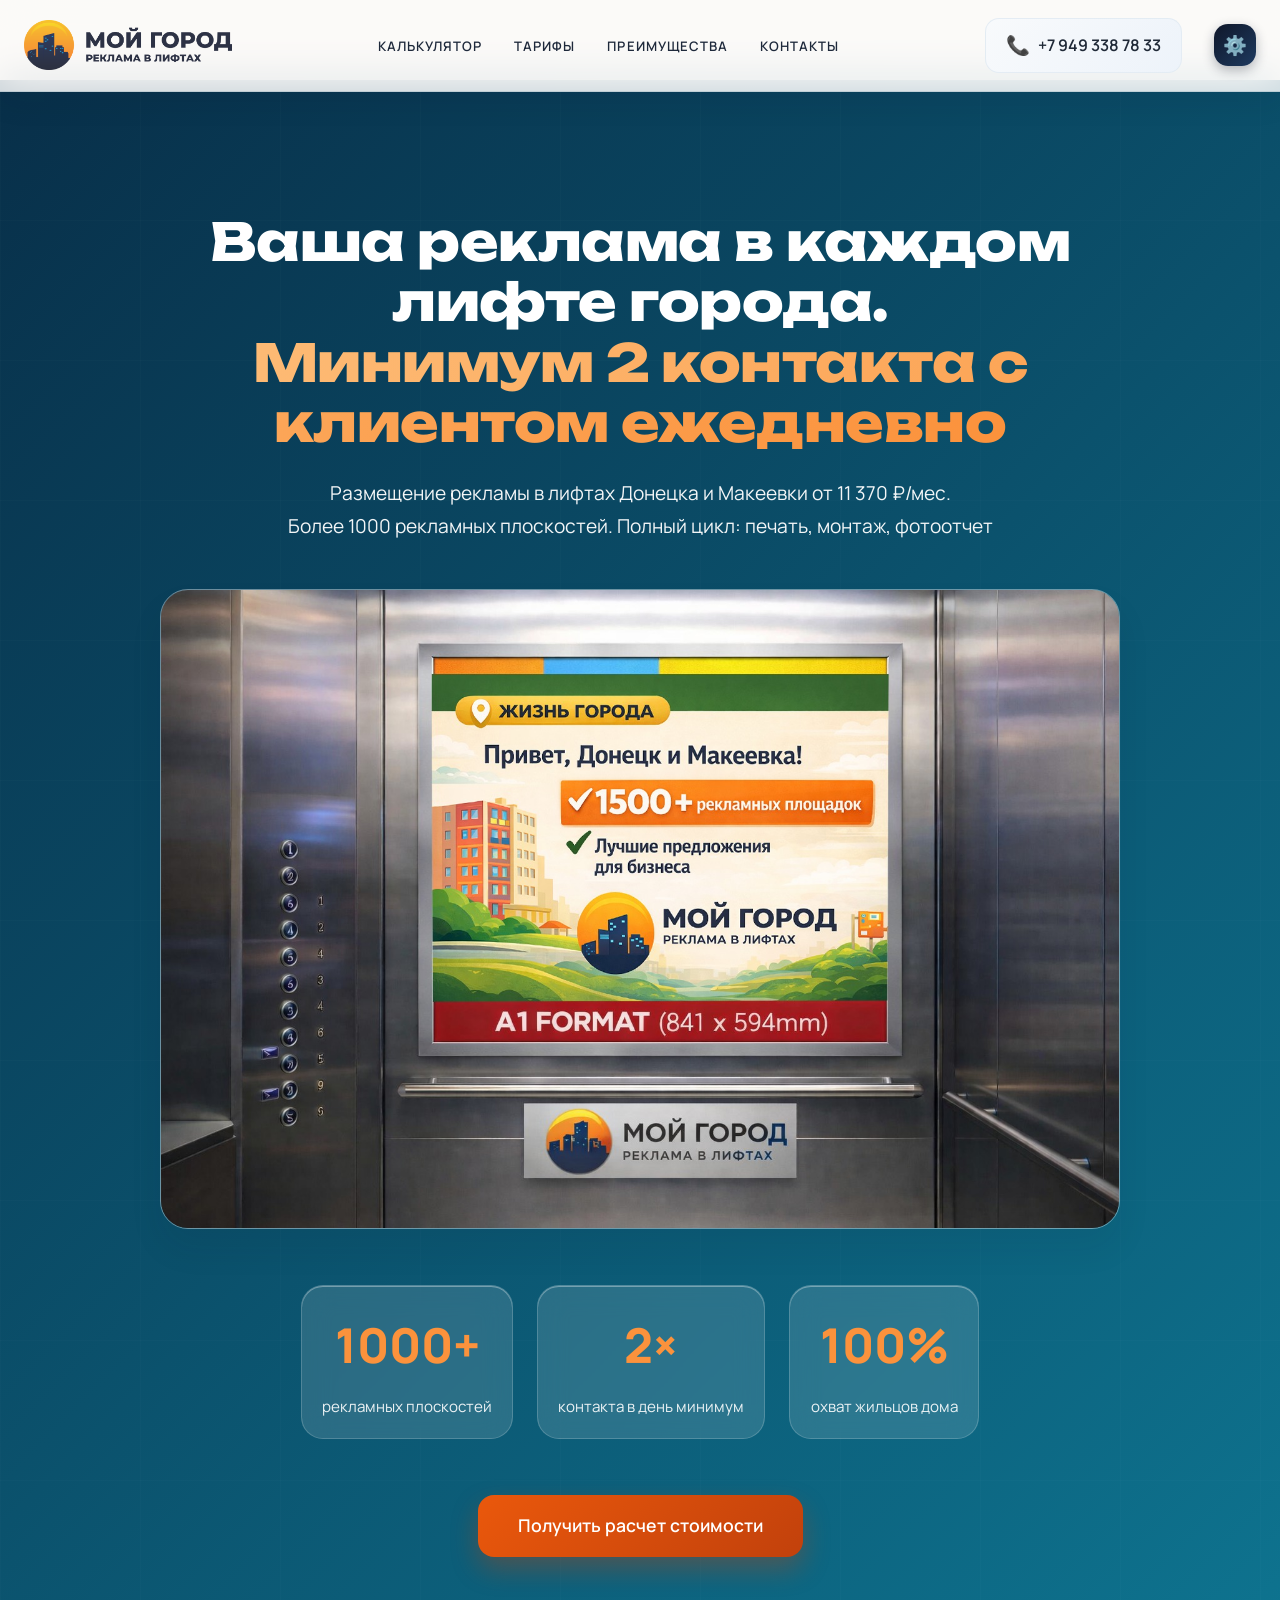
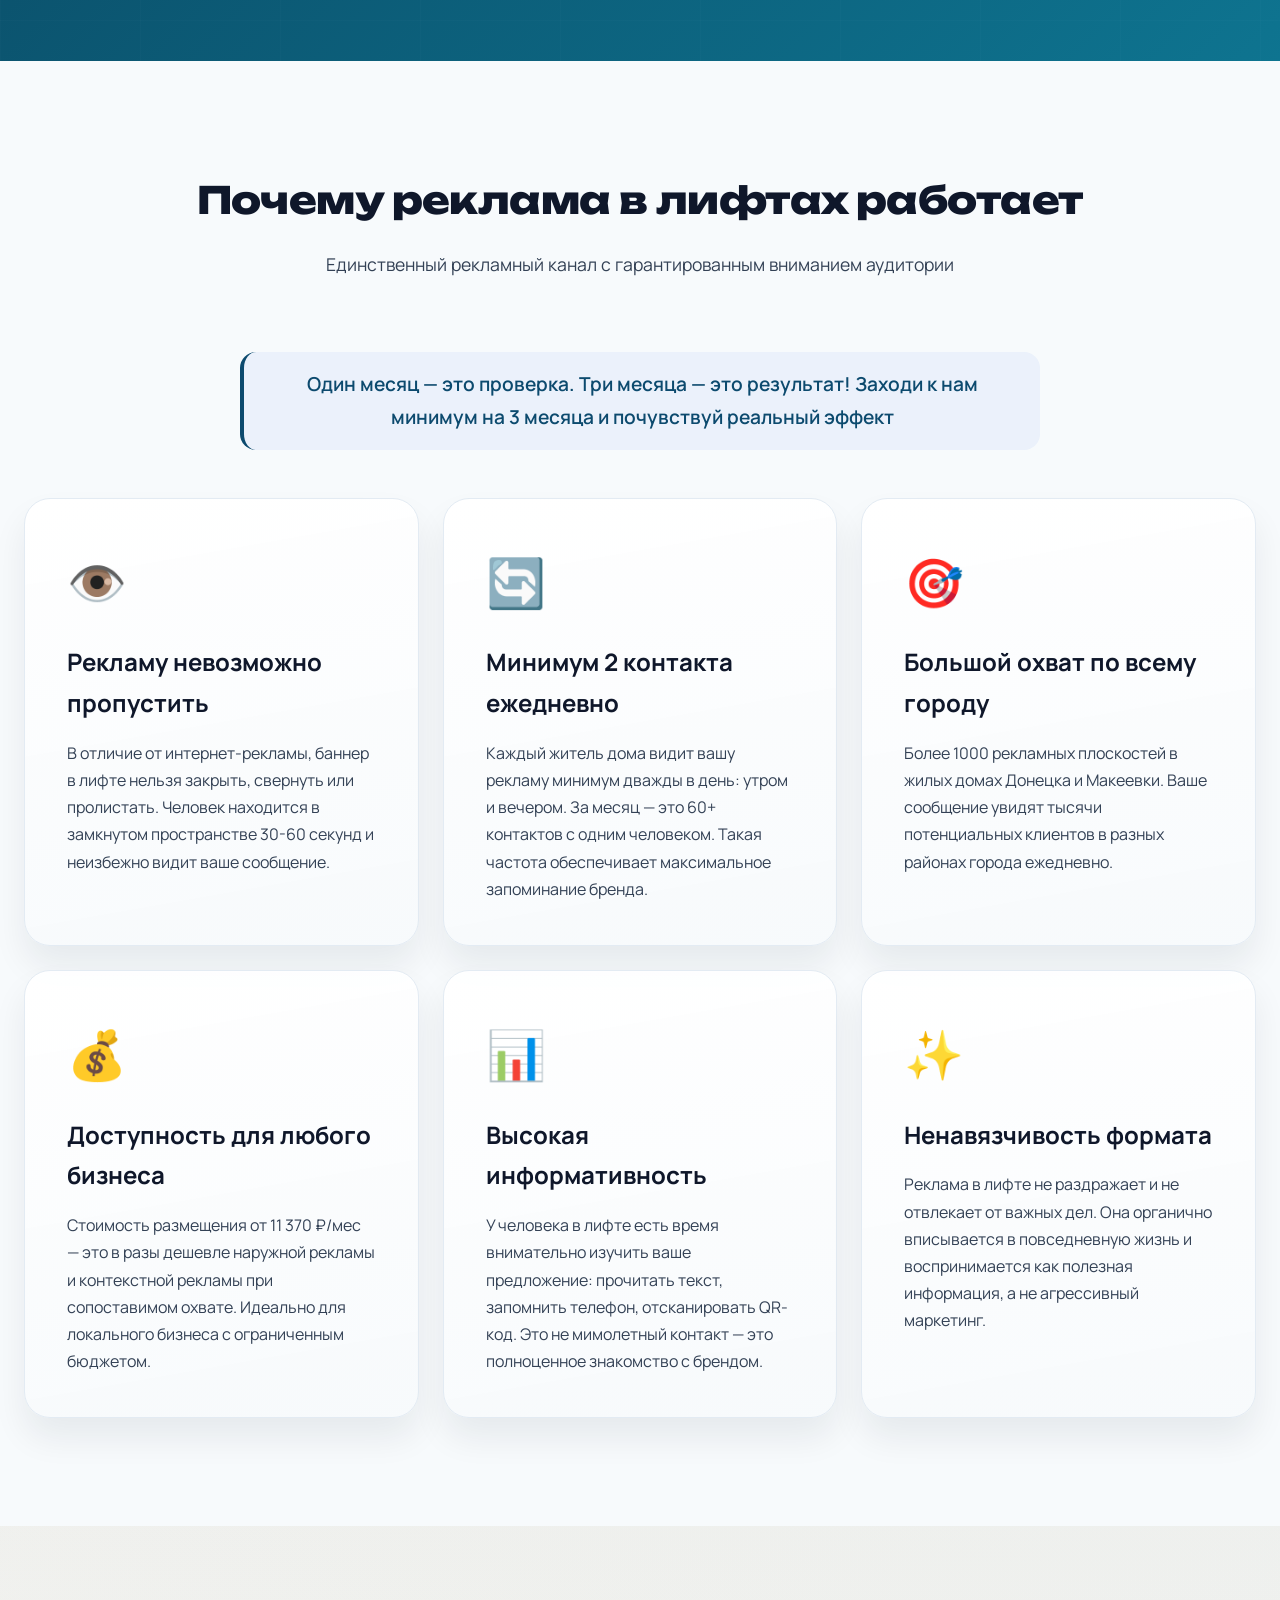
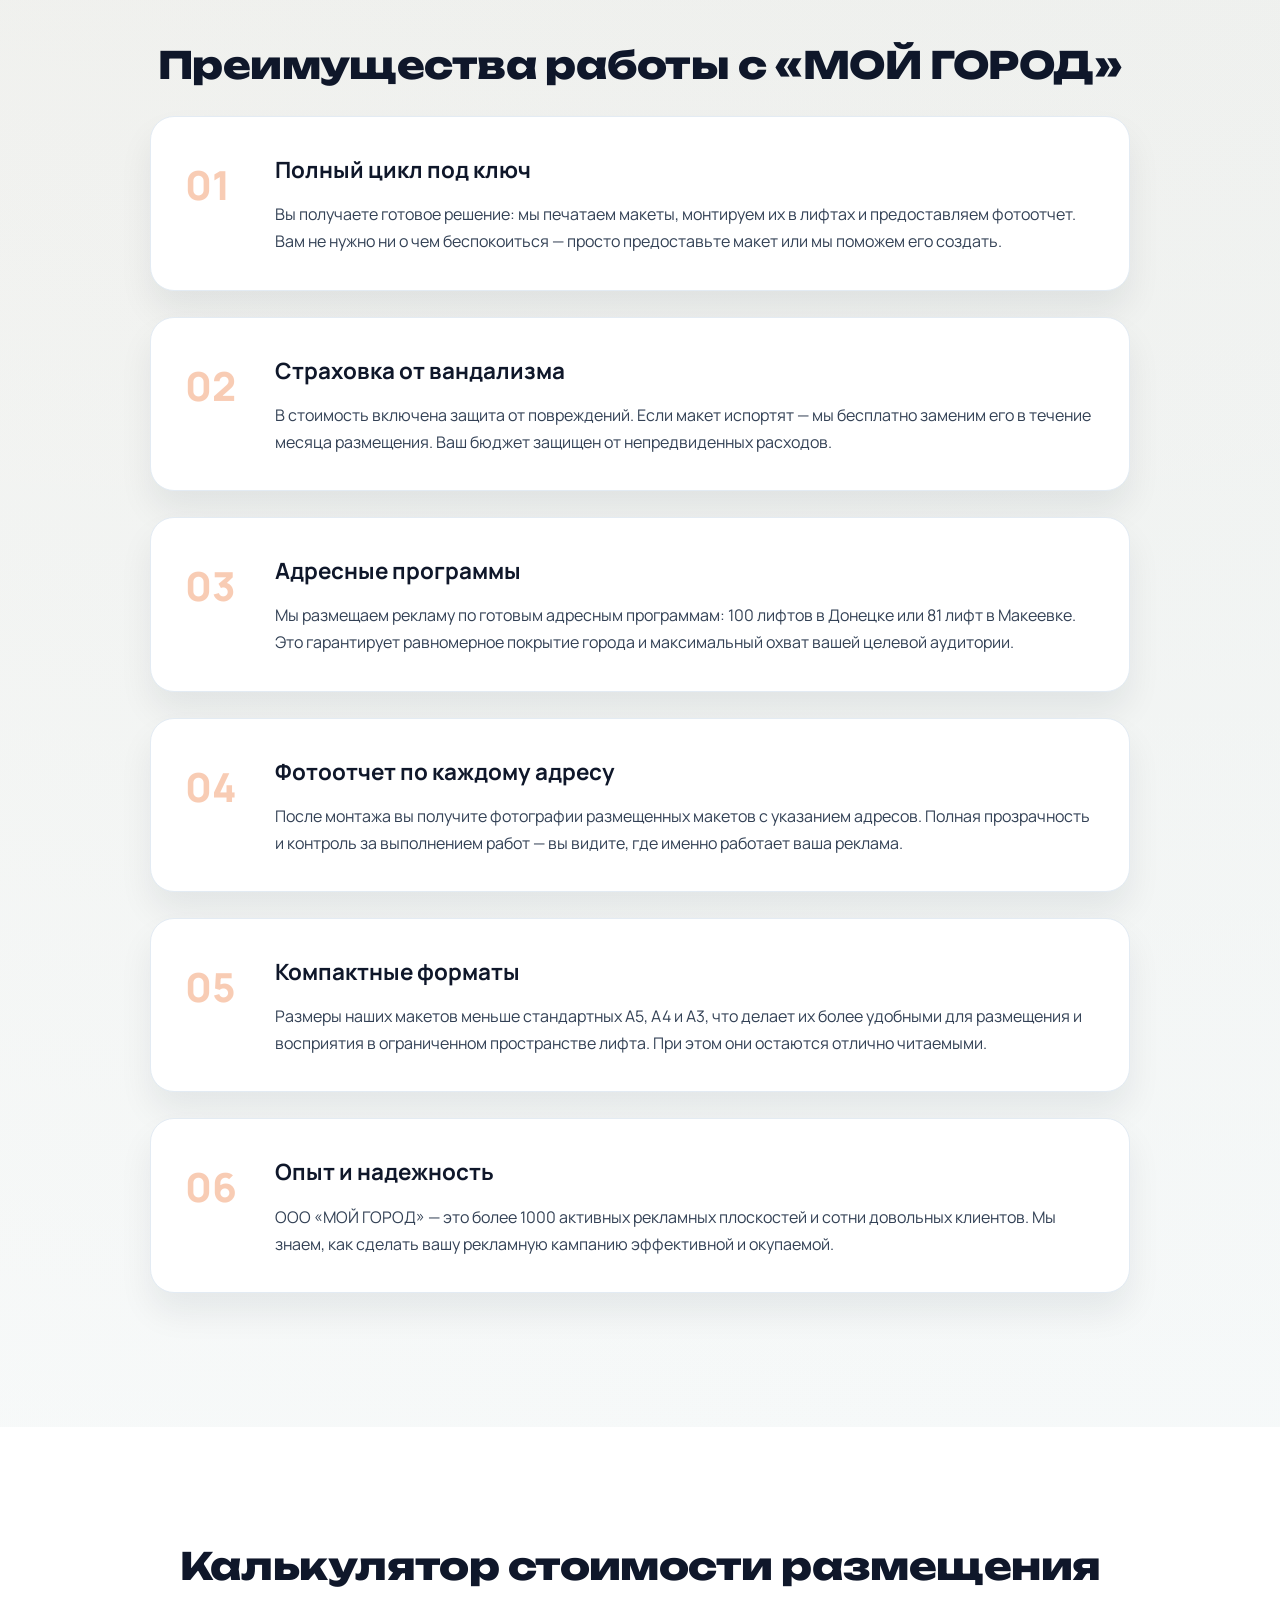
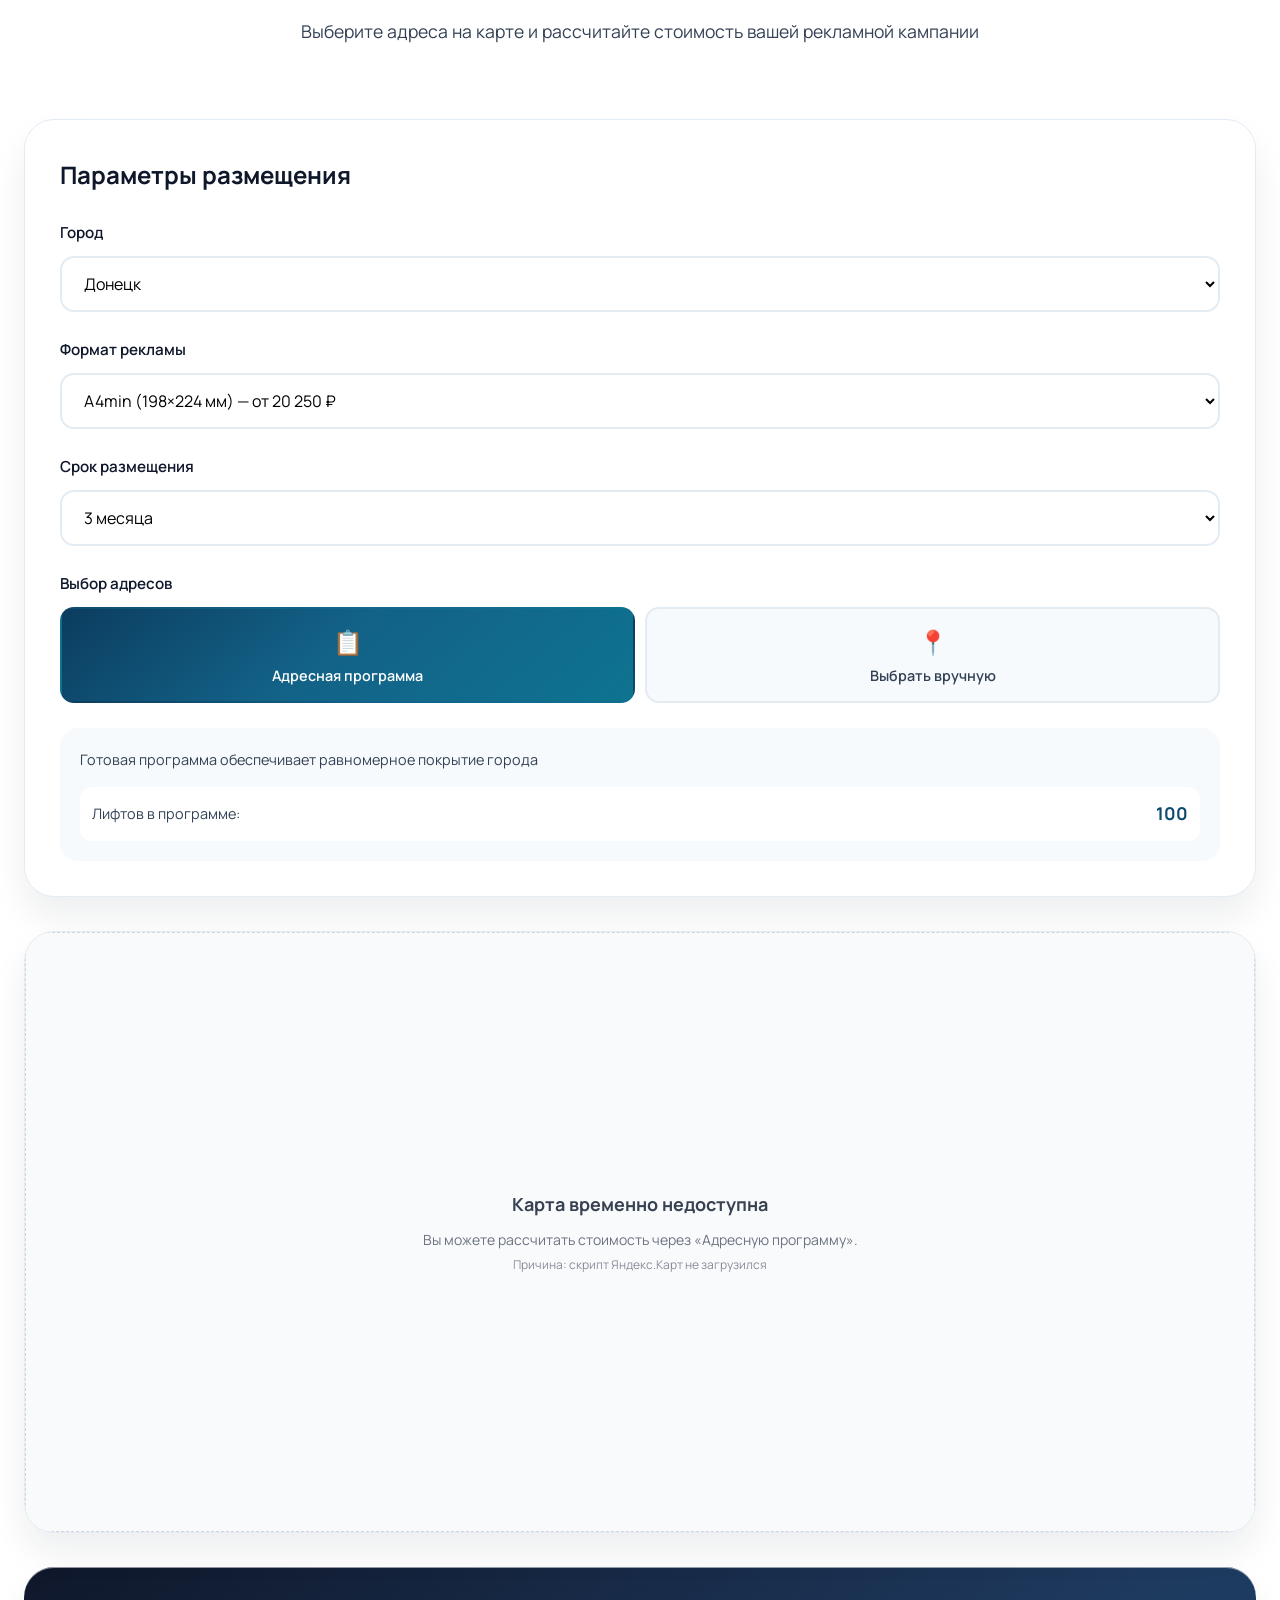
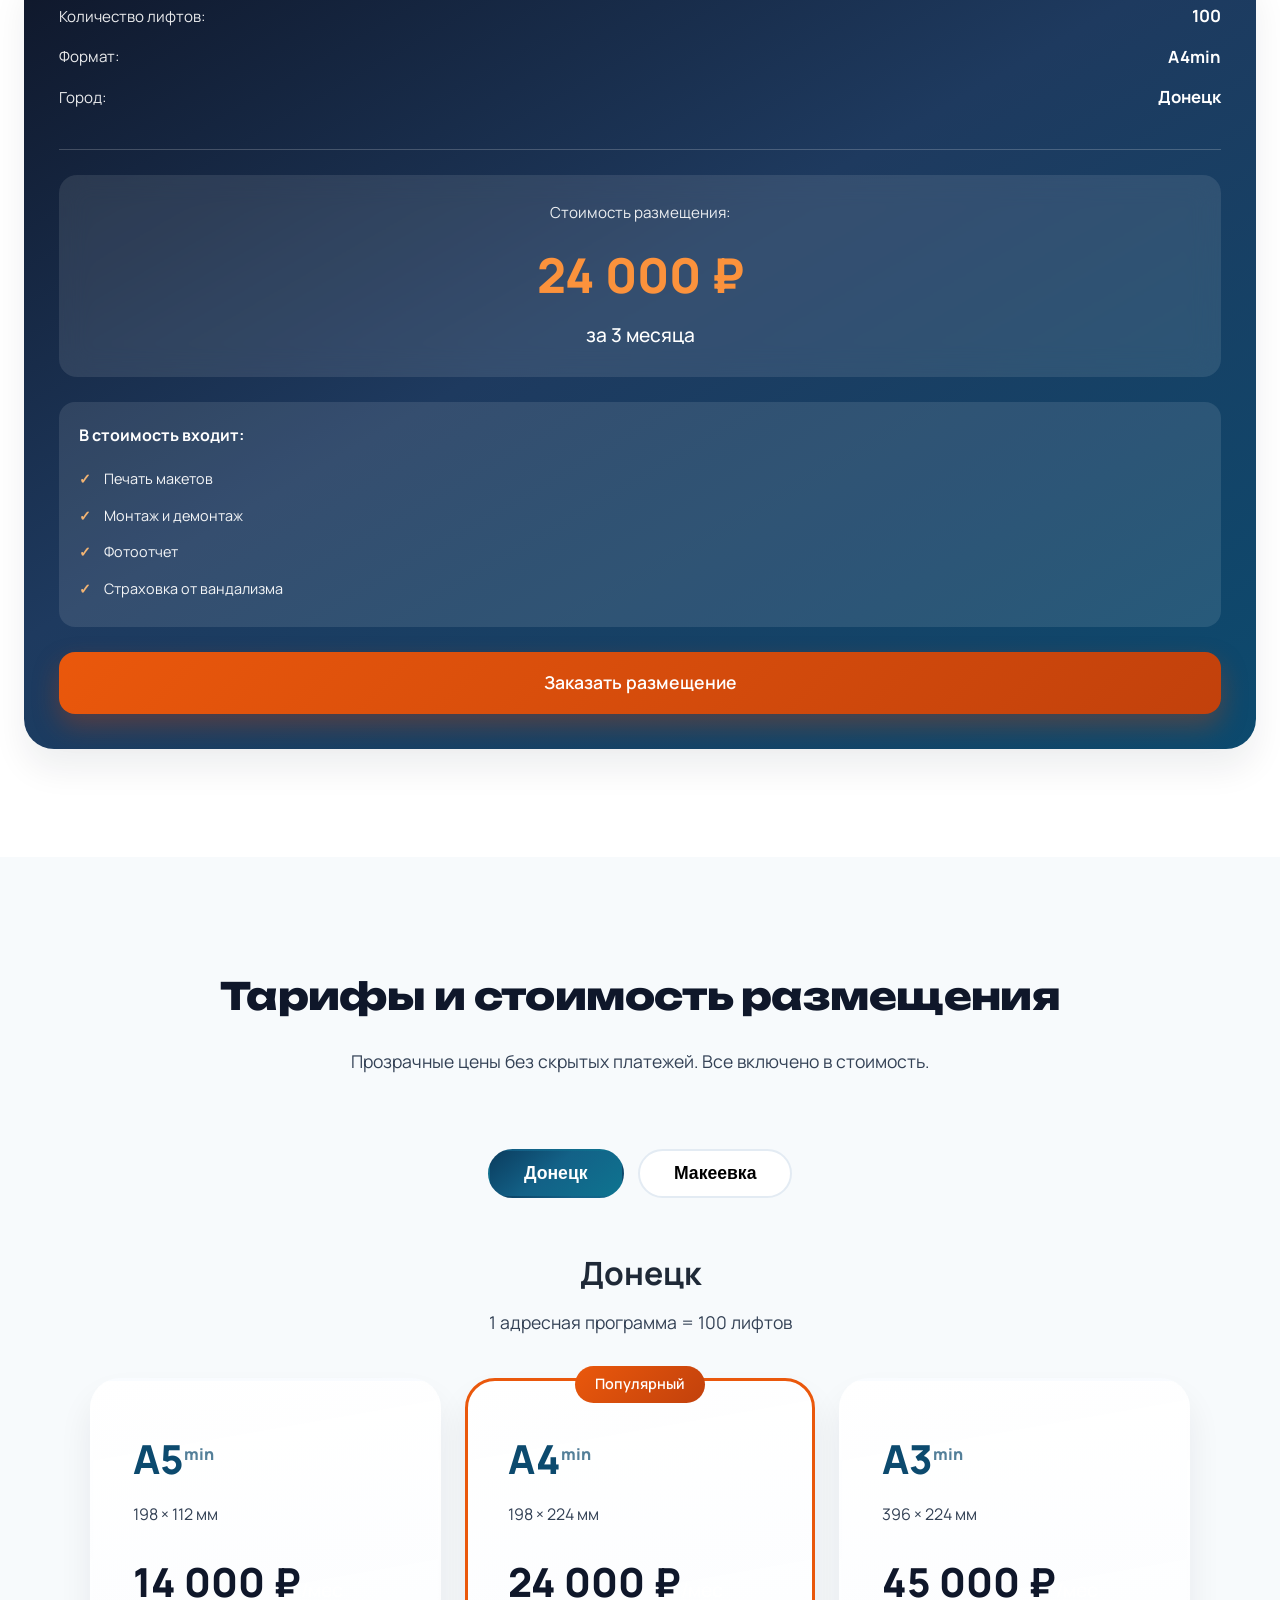
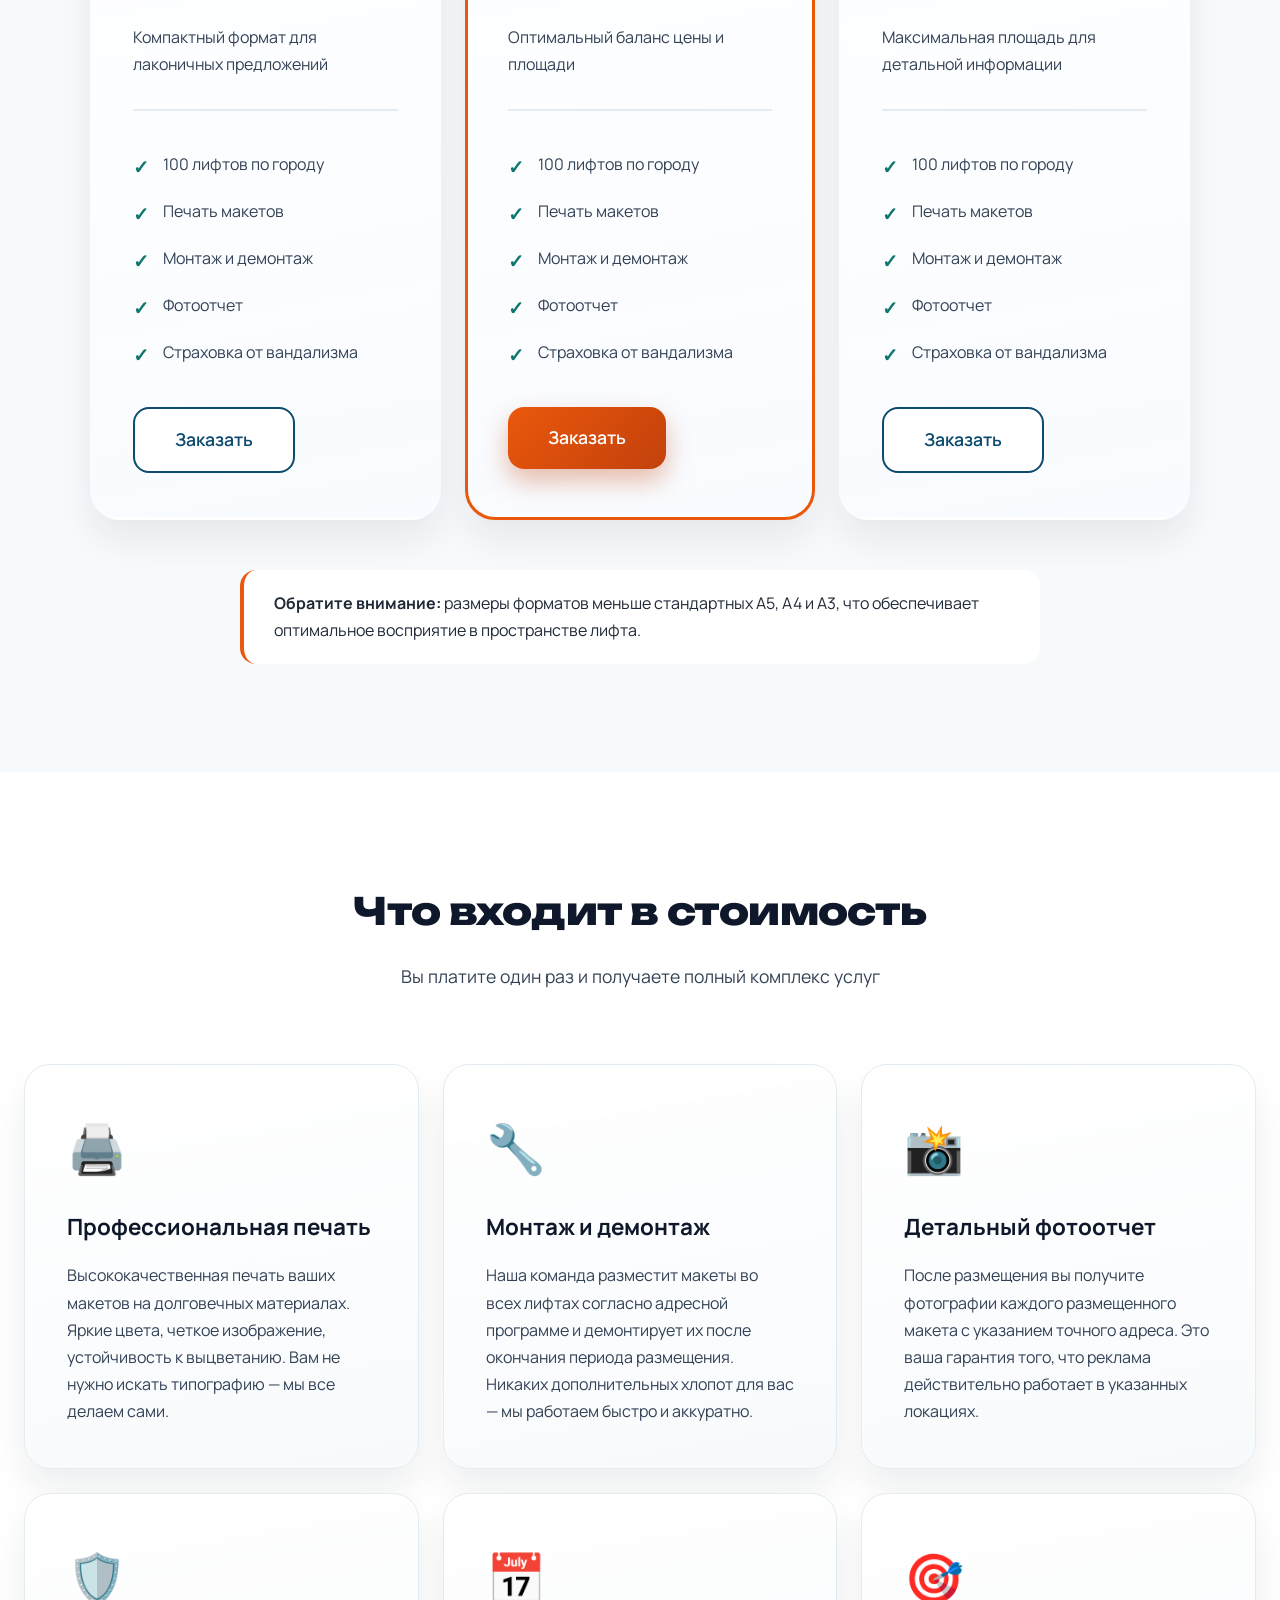
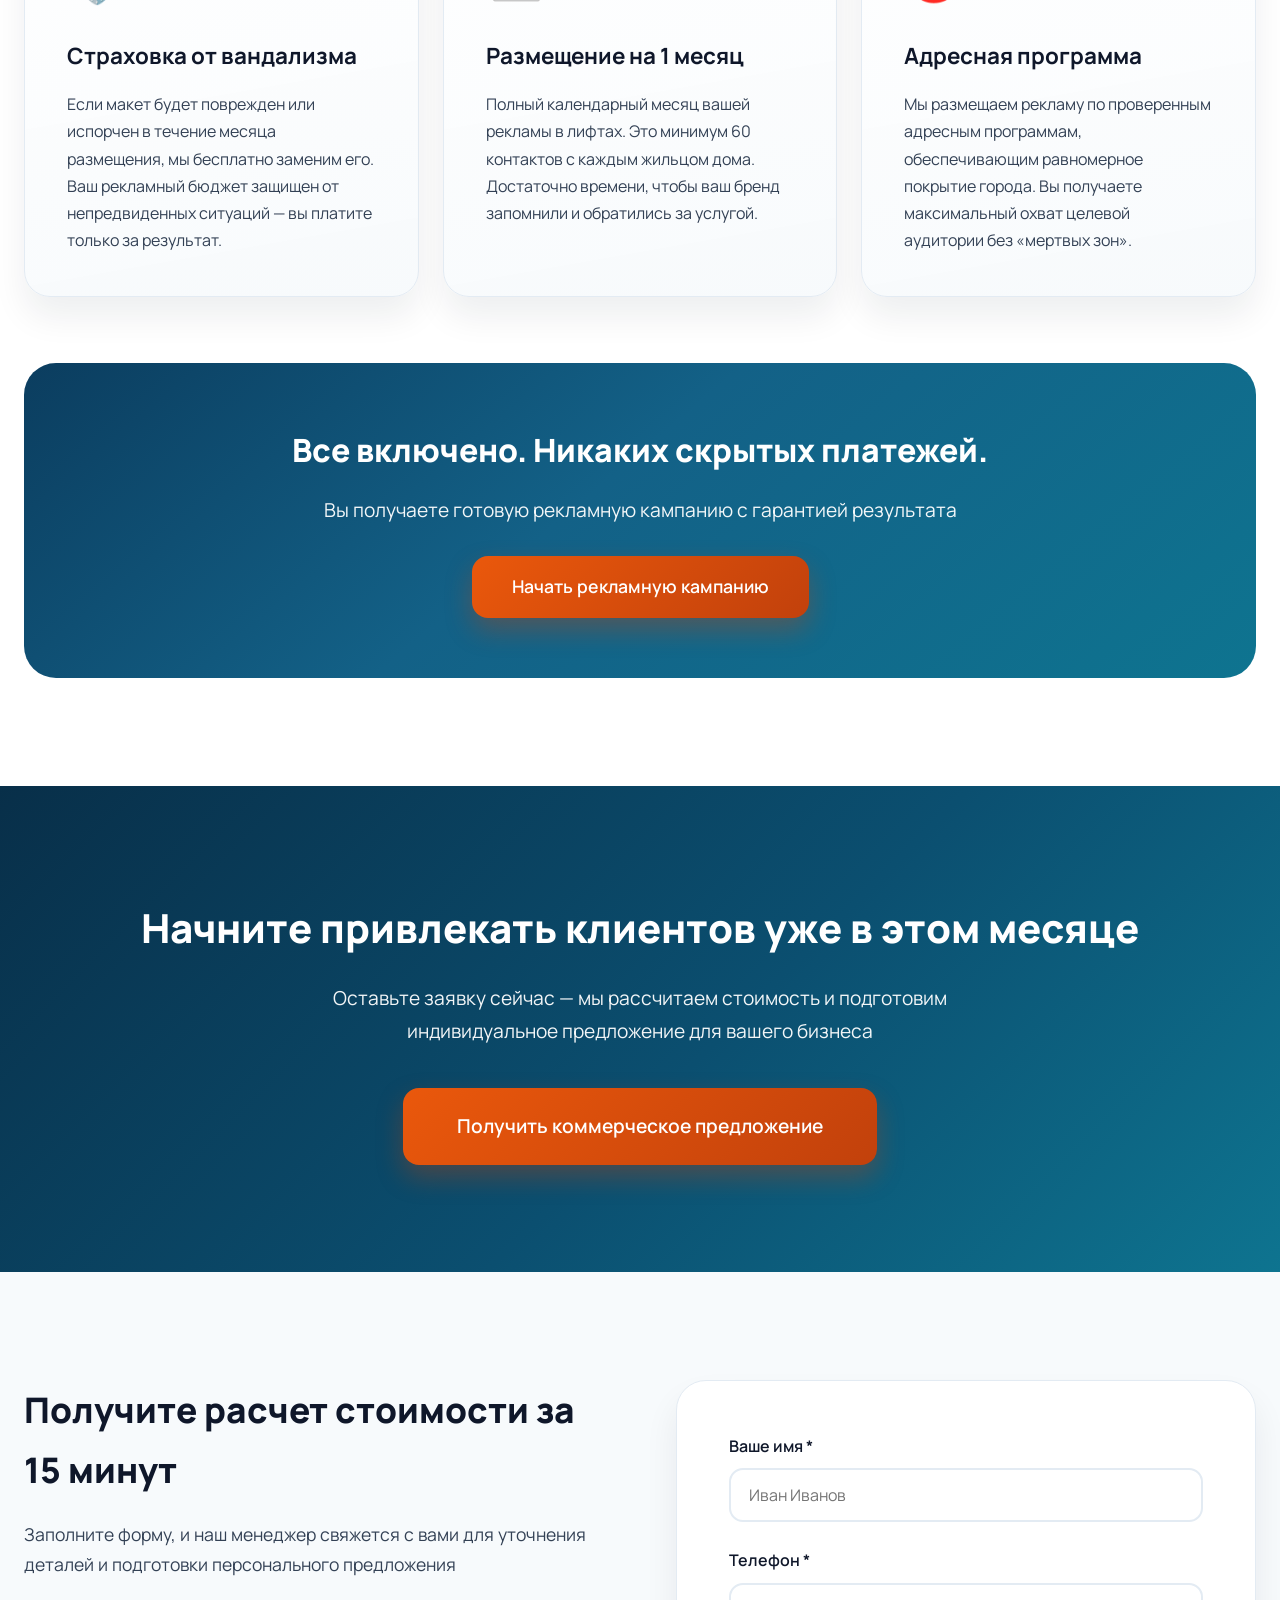
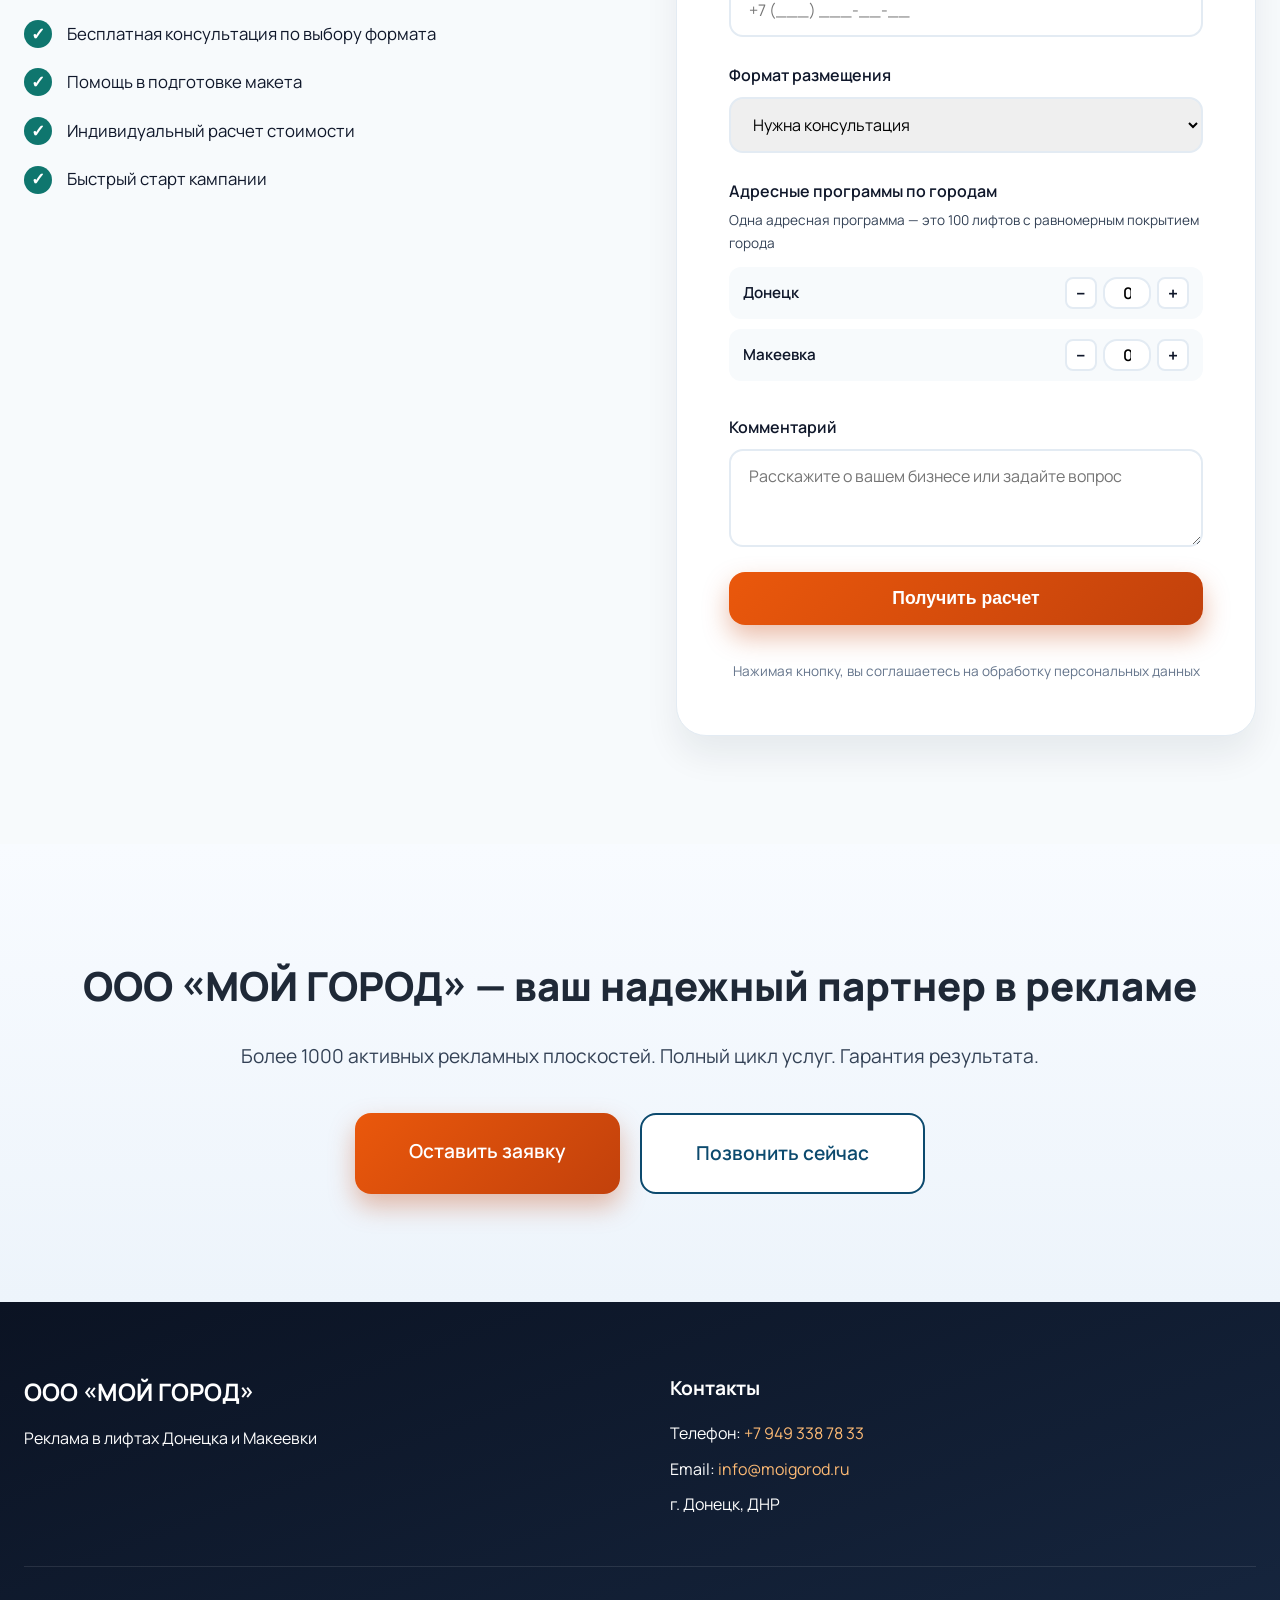
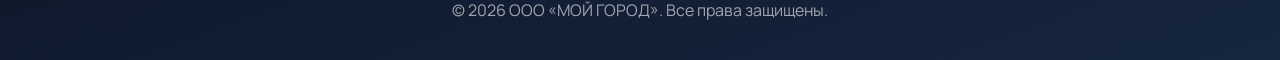
==== commit 272bd7e4: "Add files via upload" ====
--- a/index.html
+++ b/index.html
@@ -579,16 +579,6 @@
                         </div>
 
                         <div class="form-group">
-                            <label for="city">Город размещения *</label>
-                            <select id="city" name="city" required>
-                                <option value="">Выберите город</option>
-                                <option value="donetsk">Донецк</option>
-                                <option value="makeevka">Макеевка</option>
-                                <option value="both">Оба города</option>
-                            </select>
-                        </div>
-
-                        <div class="form-group">
                             <label for="format">Формат размещения</label>
                             <select id="format" name="format">
                                 <option value="">Нужна консультация</option>
@@ -596,6 +586,30 @@
                                 <option value="a4">A4min (198×224 мм)</option>
                                 <option value="a3">A3min (396×224 мм)</option>
                             </select>
+                        </div>
+
+                        <div class="form-group">
+                            <label>Адресные программы по городам</label>
+                            <p class="form-hint">Одна адресная программа — это 100 лифтов с равномерным покрытием города</p>
+                            <div class="district-programs">
+                                <div class="district-row">
+                                    <label for="donetsk-programs">Донецк</label>
+                                    <div class="program-counter">
+                                        <button type="button" class="counter-btn" data-target="donetsk-programs" data-action="minus">−</button>
+                                        <input type="number" id="donetsk-programs" name="donetsk-programs" min="0" max="10" value="0" class="counter-input">
+                                        <button type="button" class="counter-btn" data-target="donetsk-programs" data-action="plus">+</button>
+                                    </div>
+                                </div>
+                                <div class="district-row">
+                                    <label for="makeevka-programs">Макеевка</label>
+                                    <div class="program-counter">
+                                        <button type="button" class="counter-btn" data-target="makeevka-programs" data-action="minus">−</button>
+                                        <input type="number" id="makeevka-programs" name="makeevka-programs" min="0" max="10" value="0" class="counter-input">
+                                        <button type="button" class="counter-btn" data-target="makeevka-programs" data-action="plus">+</button>
+                                    </div>
+                                </div>
+                            </div>
+                            <div class="programs-total" id="programsTotal"></div>
                         </div>
 
                         <div class="form-group">
--- a/styles.css
+++ b/styles.css
@@ -1196,6 +1196,91 @@
     margin-top: 10px;
 }
 
+.form-hint {
+    font-size: 0.85rem;
+    color: var(--text-medium);
+    margin-bottom: 12px;
+    margin-top: -4px;
+}
+
+.district-programs {
+    display: flex;
+    flex-direction: column;
+    gap: 10px;
+    margin-bottom: 8px;
+}
+
+.district-row {
+    display: flex;
+    align-items: center;
+    justify-content: space-between;
+    gap: 12px;
+    padding: 10px 14px;
+    background: var(--bg-light);
+    border-radius: 12px;
+}
+
+.district-row label {
+    margin-bottom: 0;
+    font-size: 0.95rem;
+    flex: 1;
+}
+
+.program-counter {
+    display: flex;
+    align-items: center;
+    gap: 6px;
+}
+
+.counter-btn {
+    width: 32px;
+    height: 32px;
+    border: 2px solid var(--border-color);
+    border-radius: 8px;
+    background: white;
+    font-size: 1.1rem;
+    font-weight: 700;
+    color: var(--text-dark);
+    cursor: pointer;
+    display: flex;
+    align-items: center;
+    justify-content: center;
+    transition: all 0.2s ease;
+    font-family: inherit;
+}
+
+.counter-btn:hover {
+    border-color: var(--primary-color);
+    color: var(--primary-color);
+}
+
+.counter-input {
+    width: 48px;
+    height: 32px;
+    text-align: center;
+    border: 2px solid var(--border-color);
+    border-radius: 8px;
+    font-size: 1rem;
+    font-weight: 600;
+    font-family: inherit;
+    -moz-appearance: textfield;
+}
+
+.counter-input::-webkit-outer-spin-button,
+.counter-input::-webkit-inner-spin-button {
+    -webkit-appearance: none;
+    margin: 0;
+}
+
+.programs-total {
+    font-size: 0.9rem;
+    font-weight: 600;
+    color: var(--primary-color);
+    padding: 8px 12px;
+    background: rgba(37, 99, 235, 0.06);
+    border-radius: 8px;
+}
+
 /* Final CTA */
 .final-cta {
     background: linear-gradient(180deg, #f8fbff 0%, #edf4fb 100%);
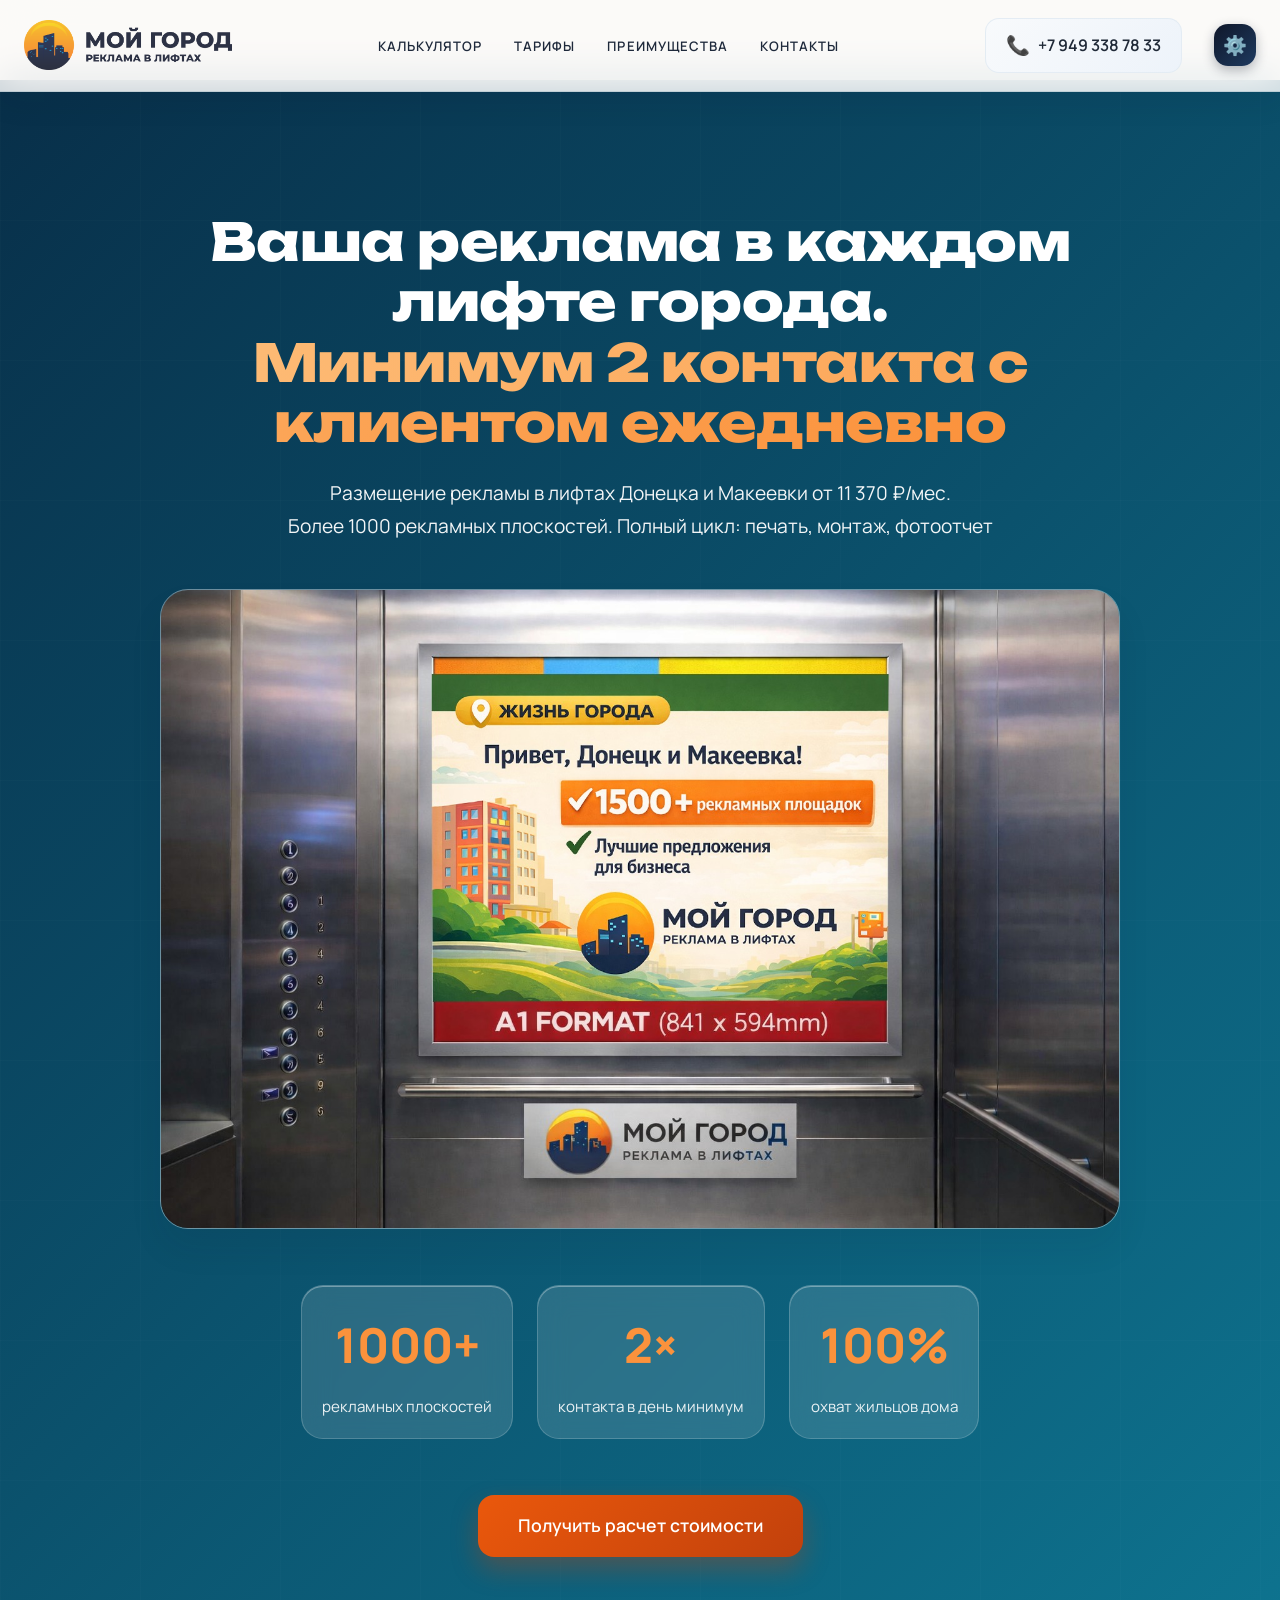
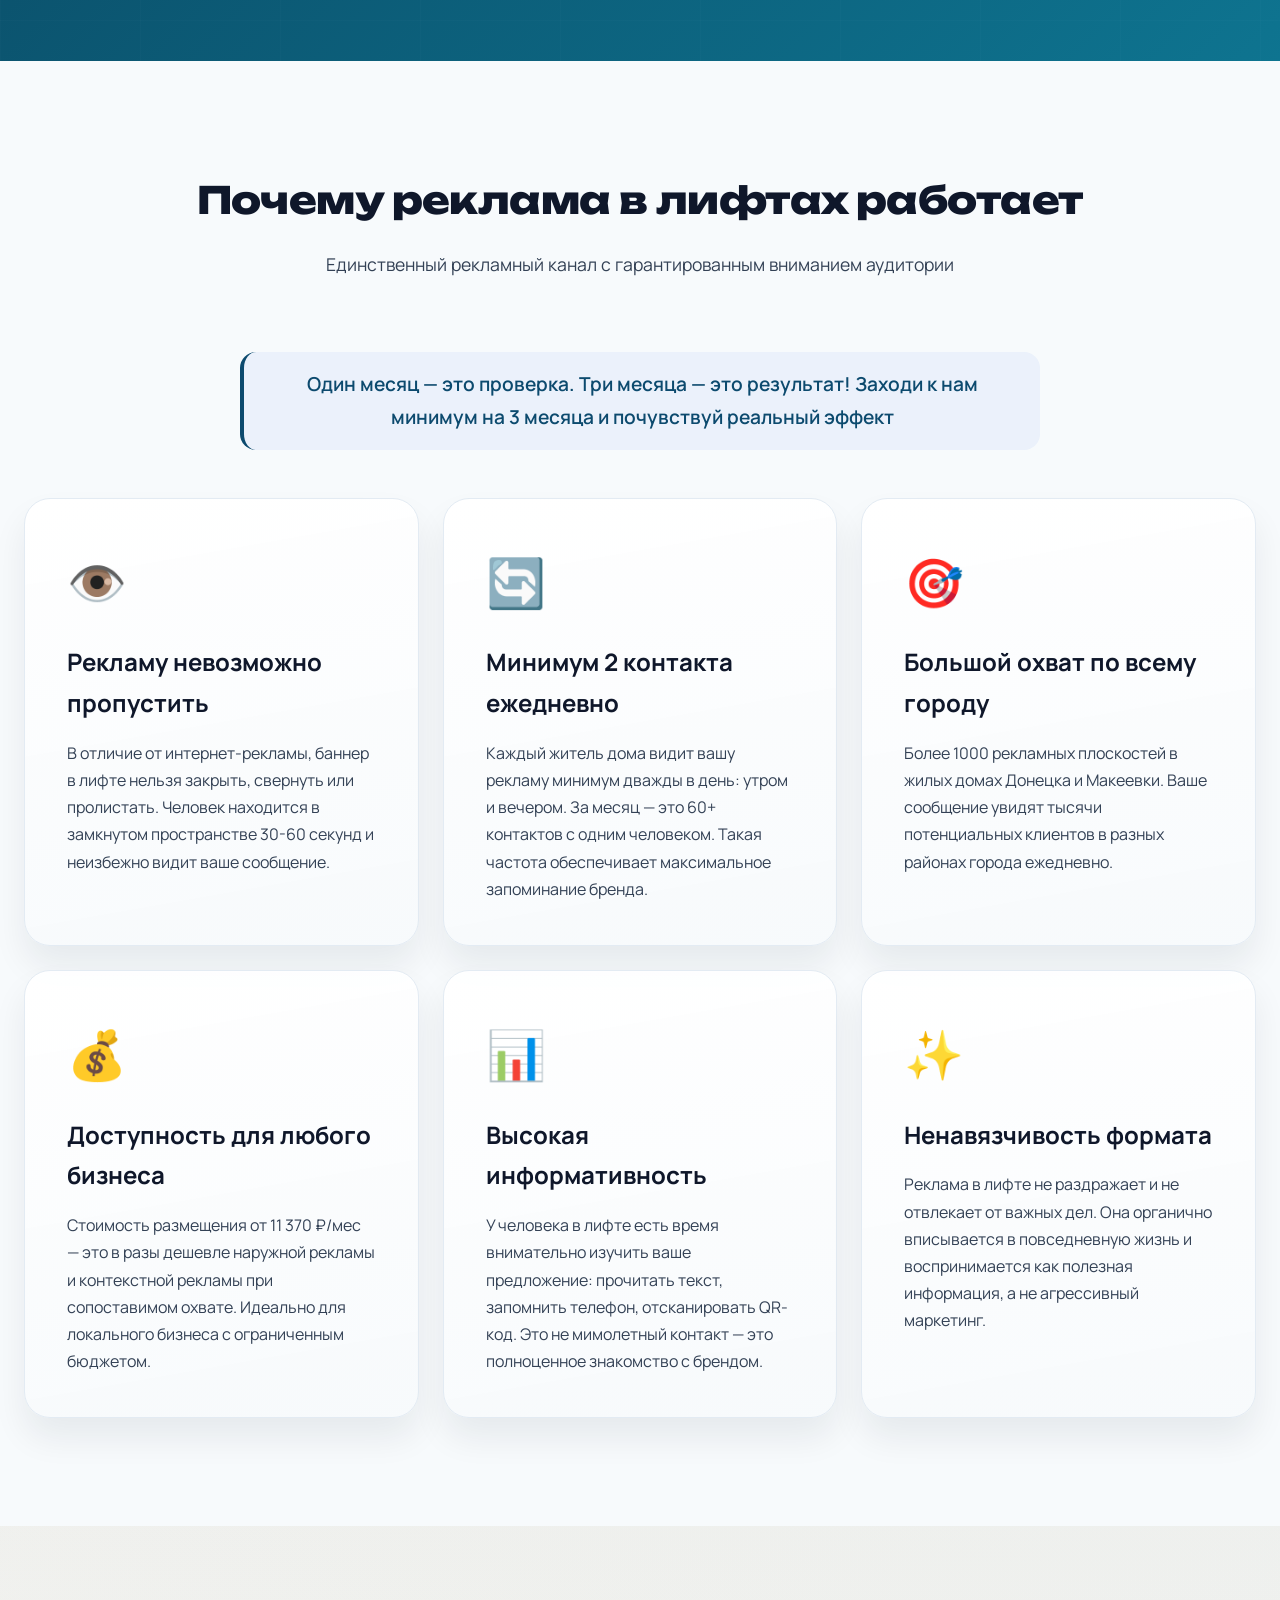
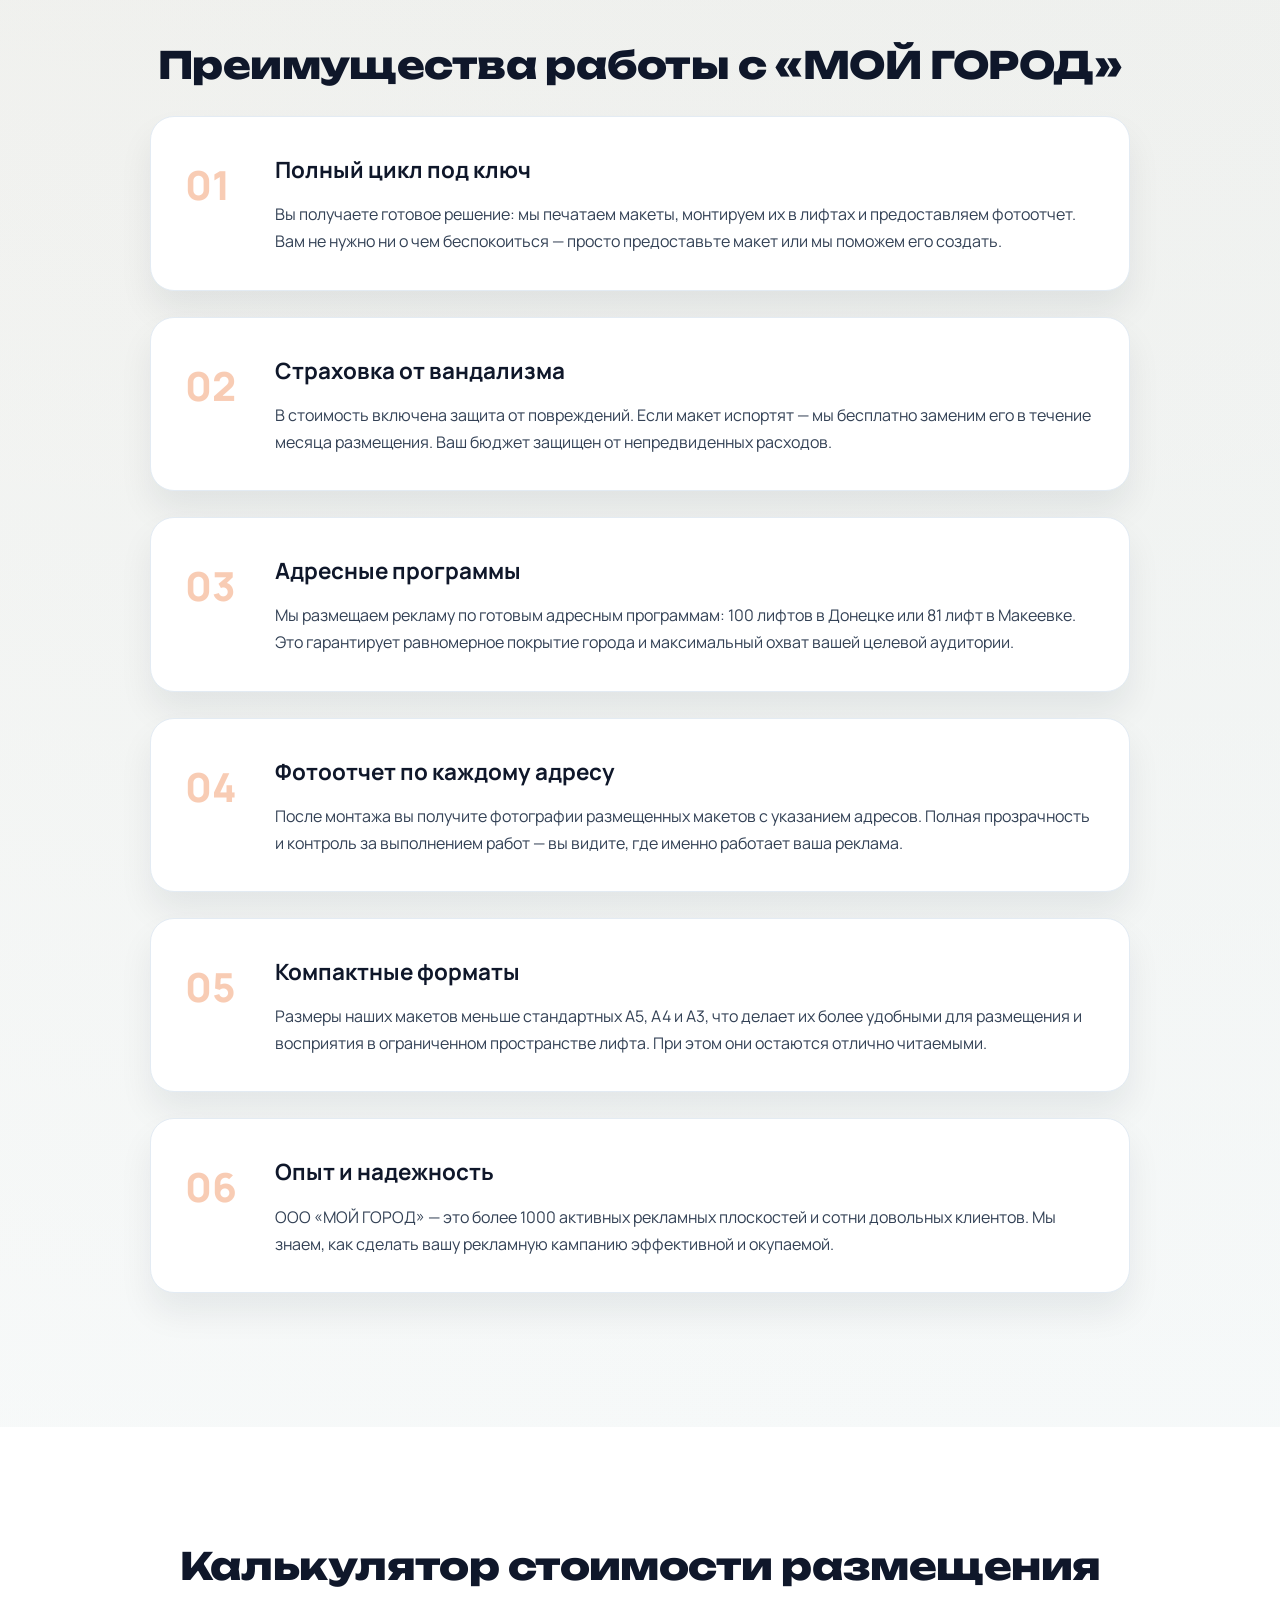
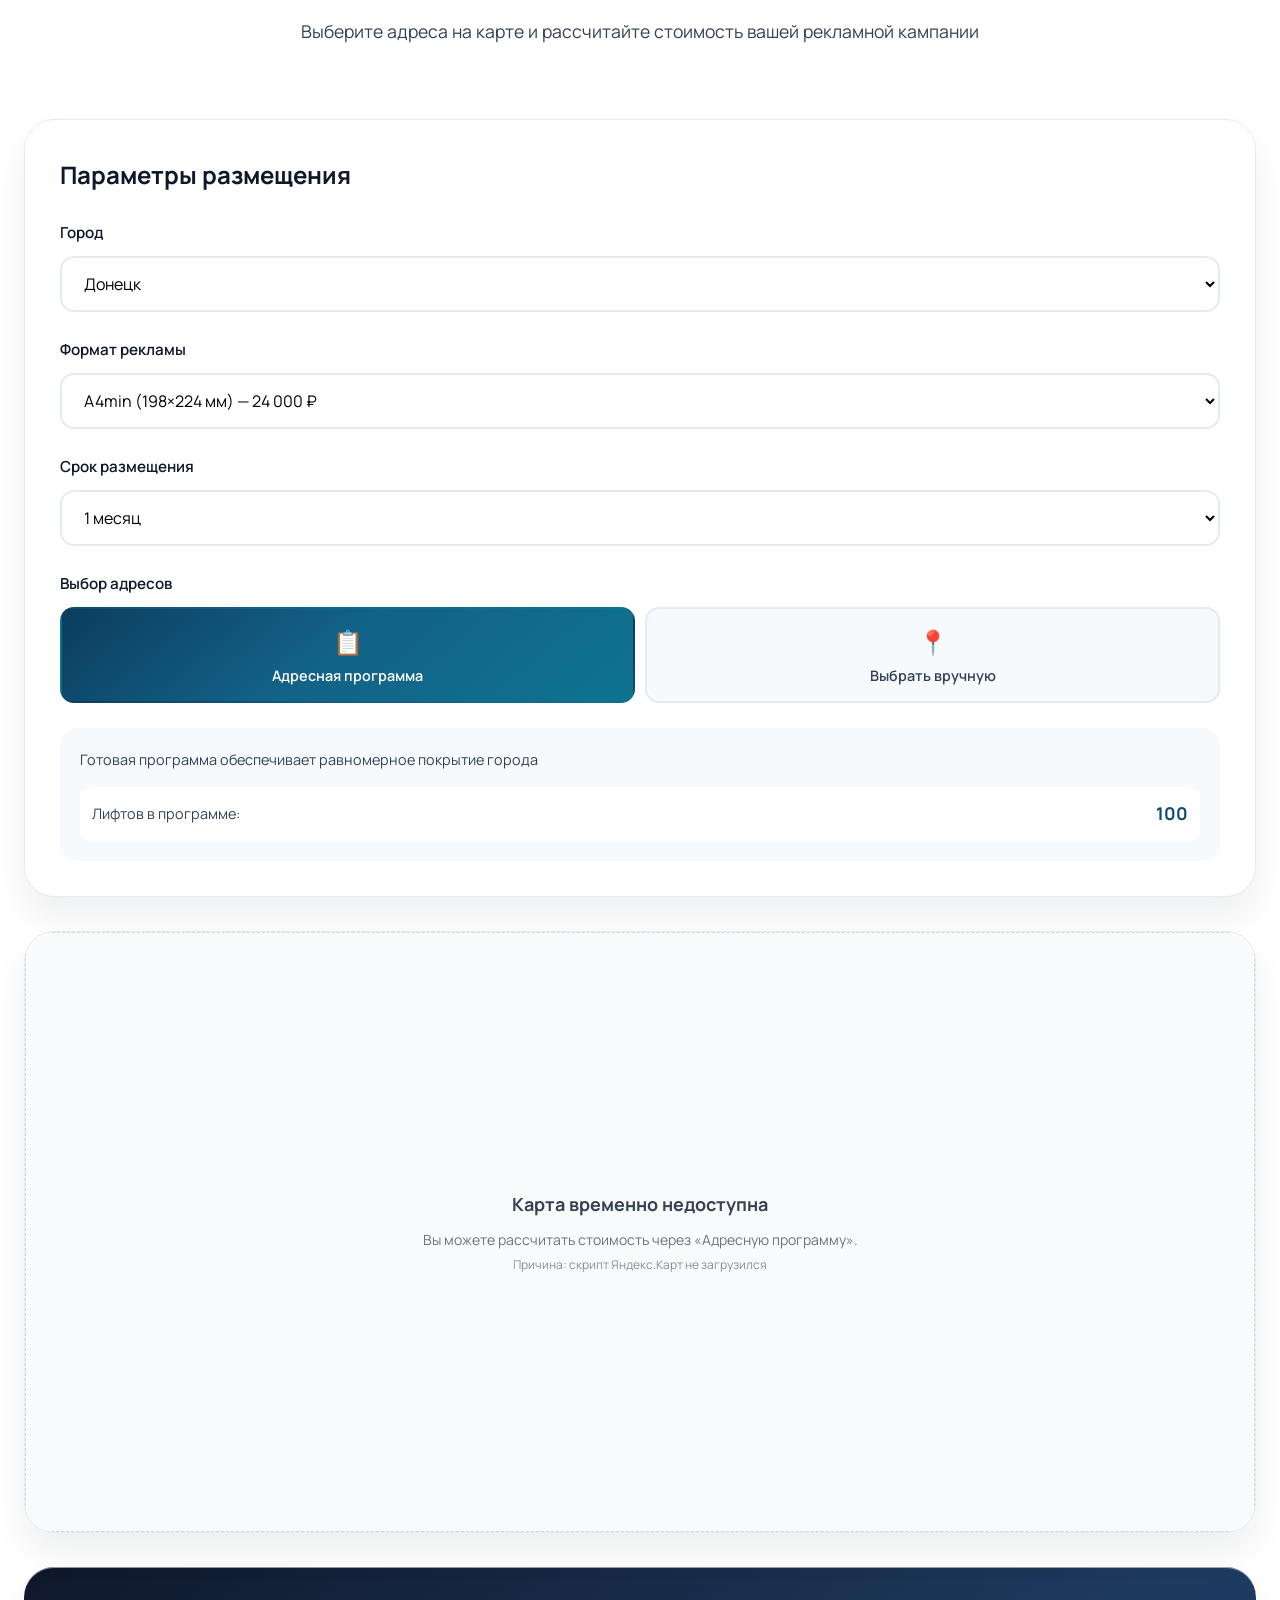
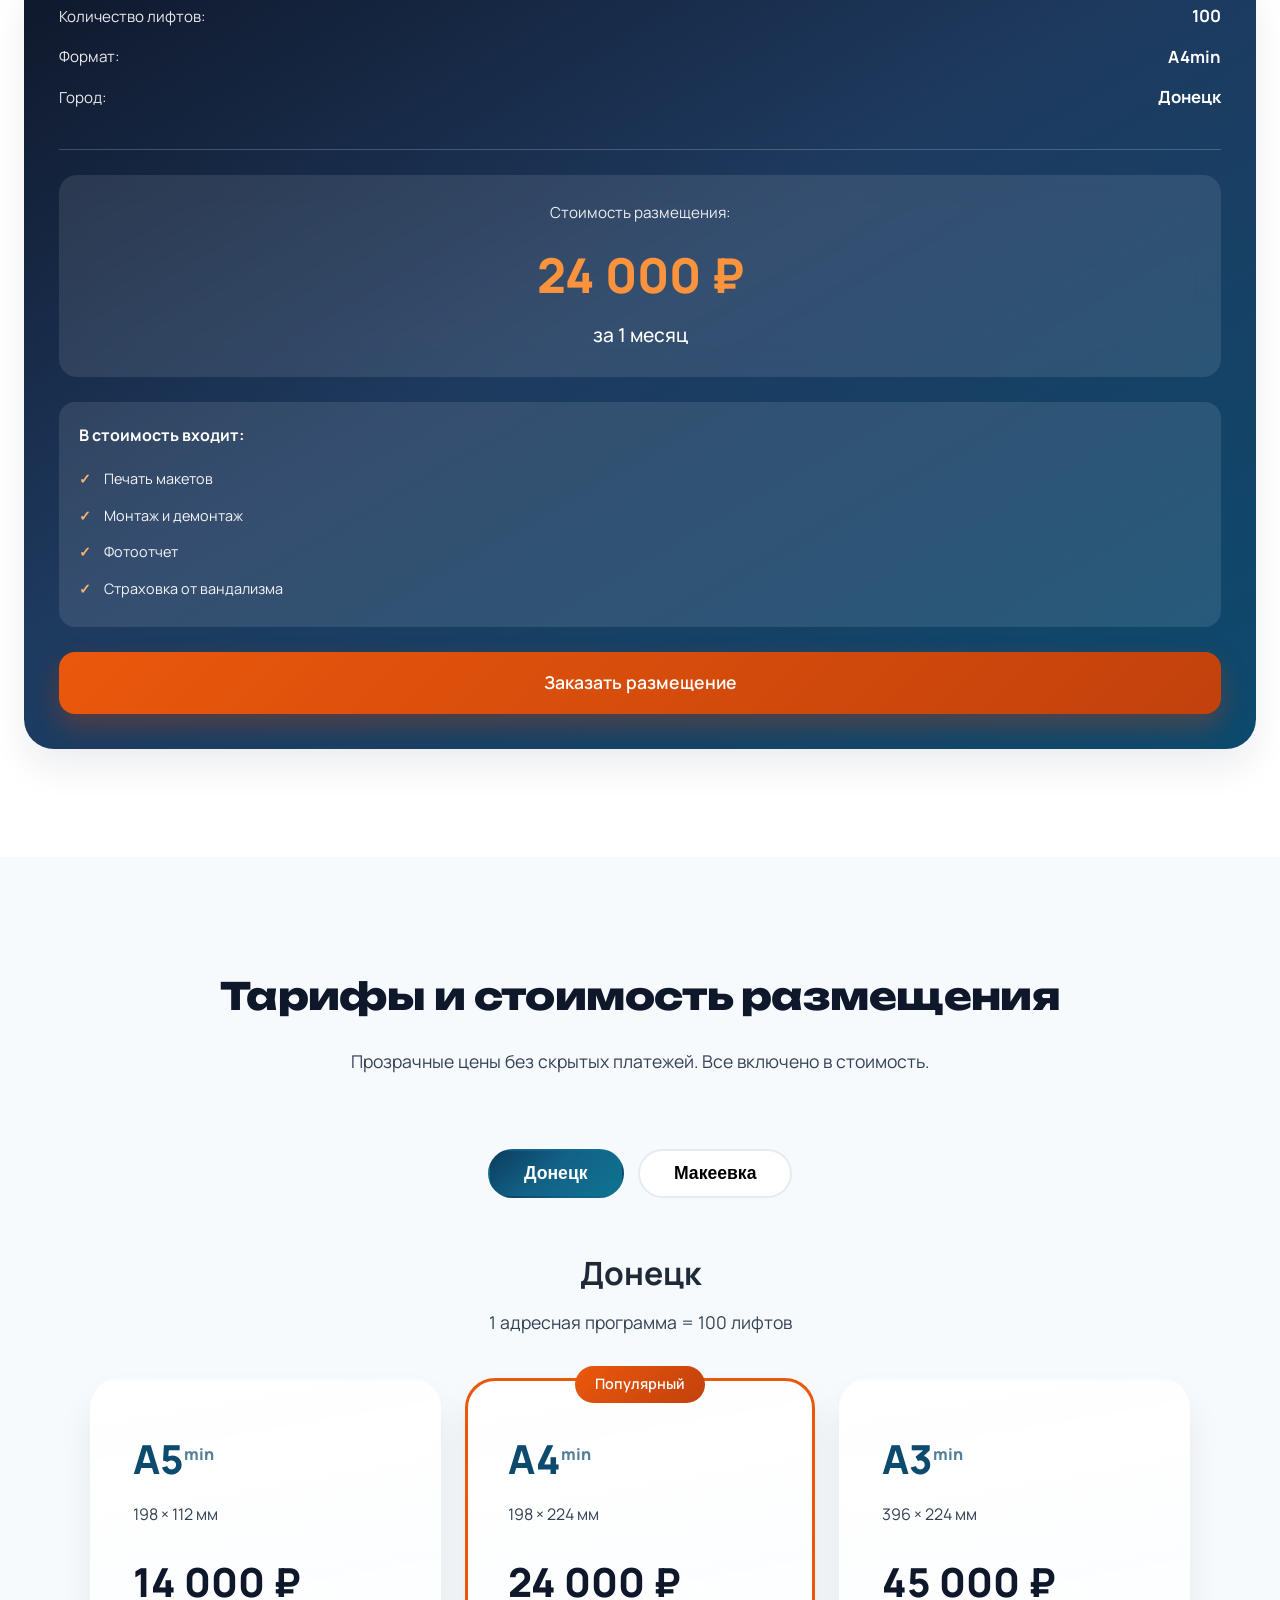
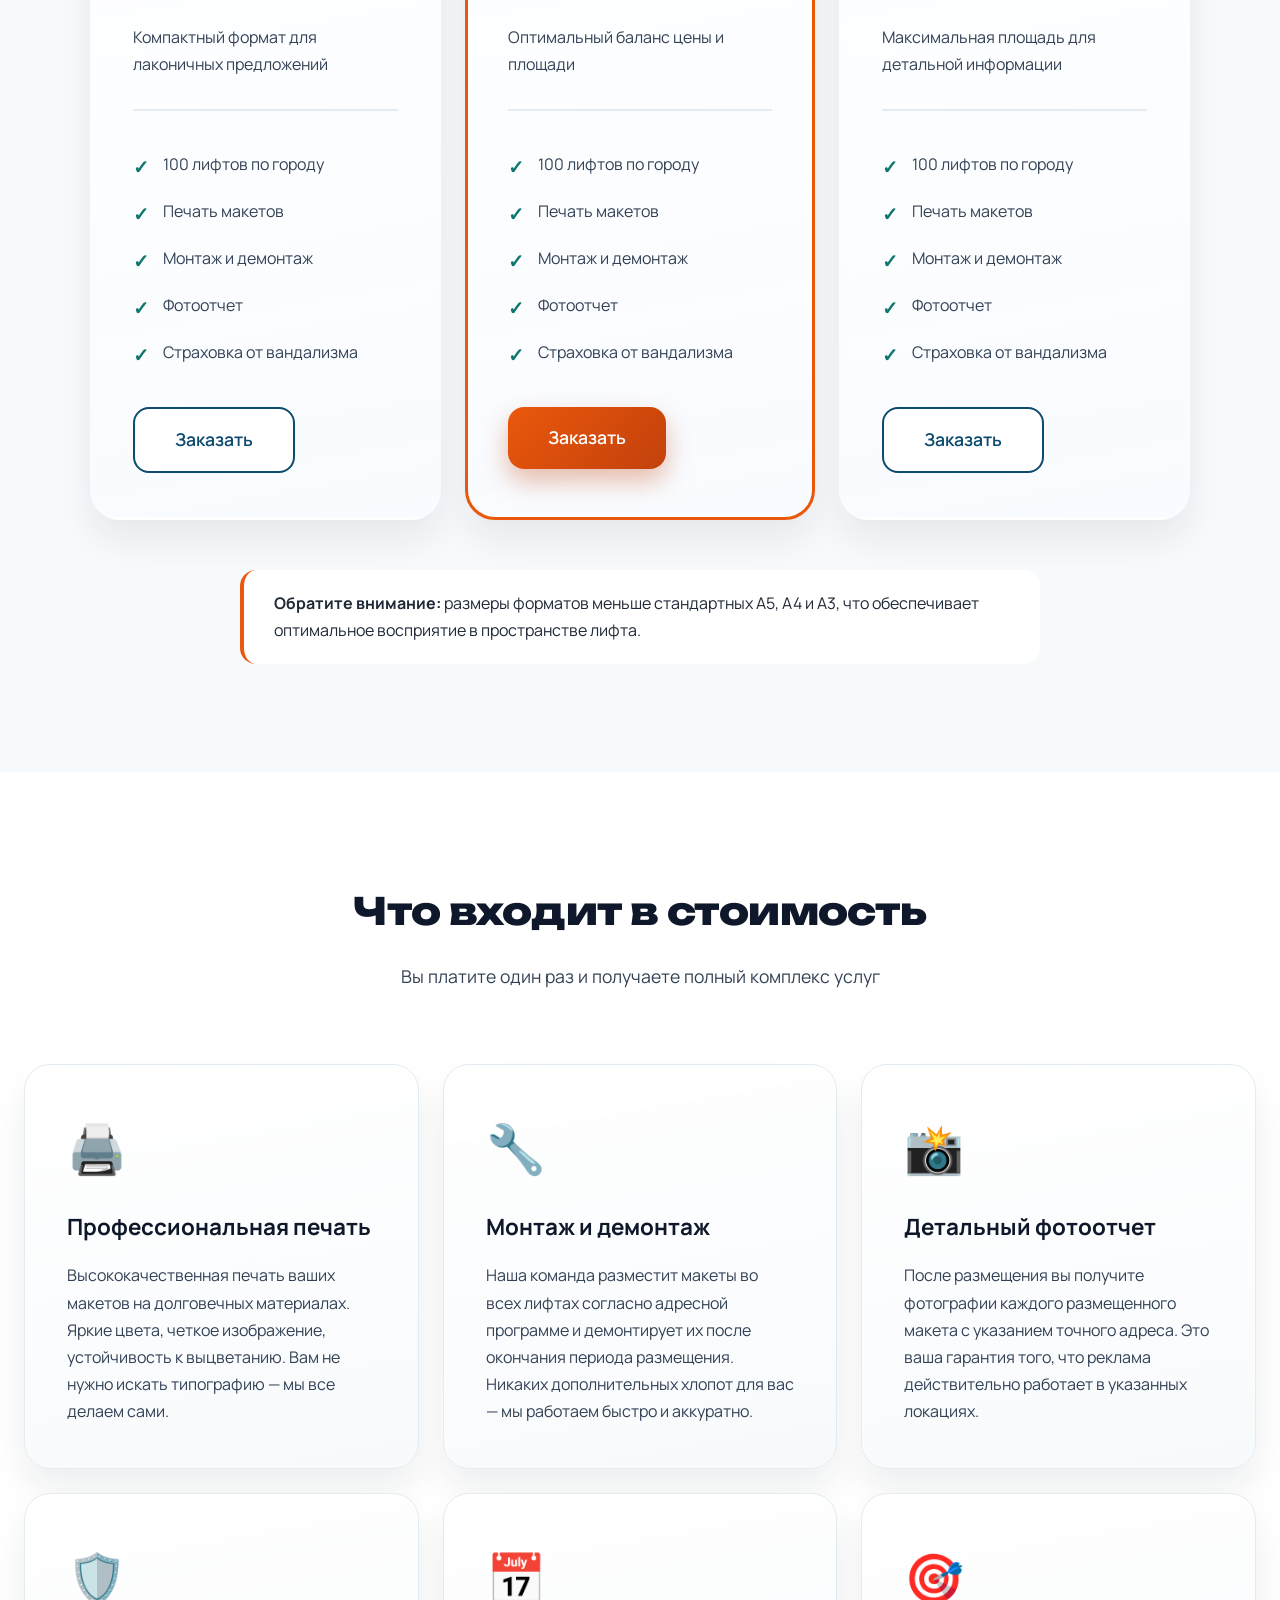
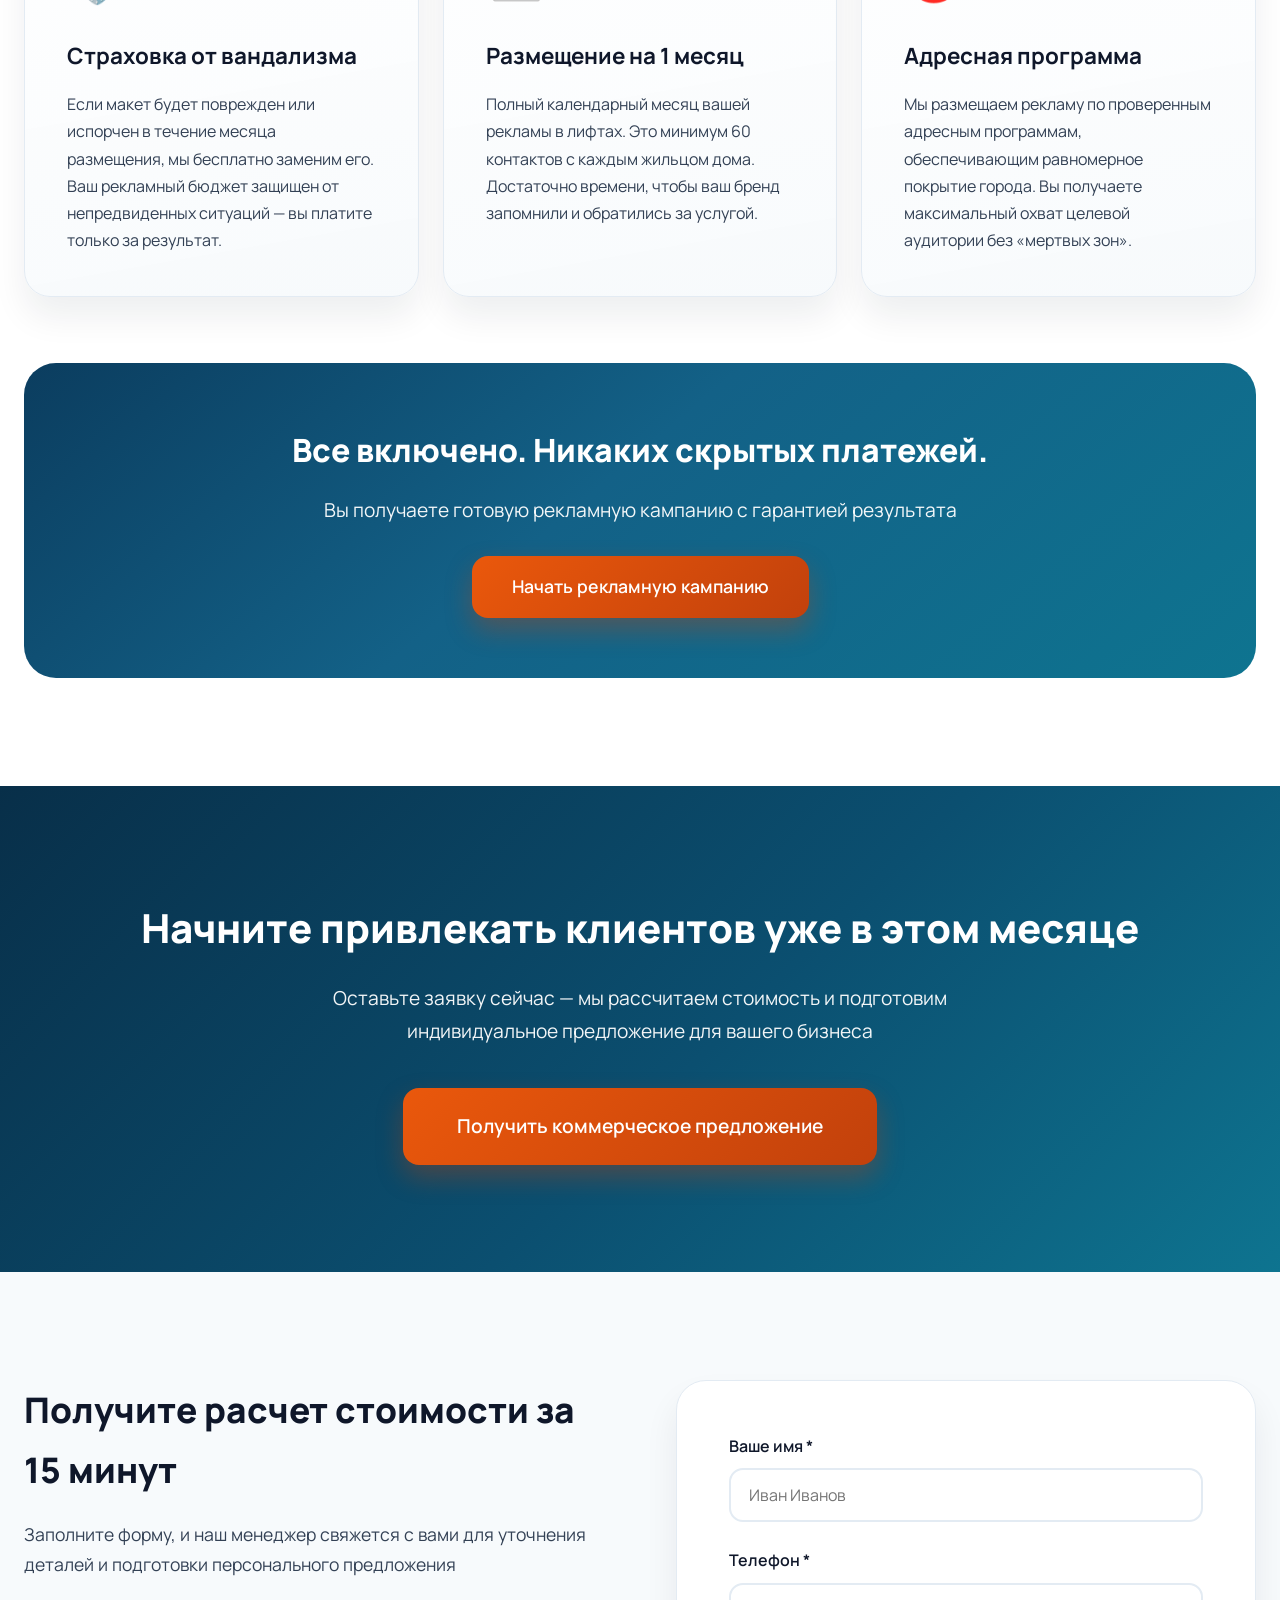
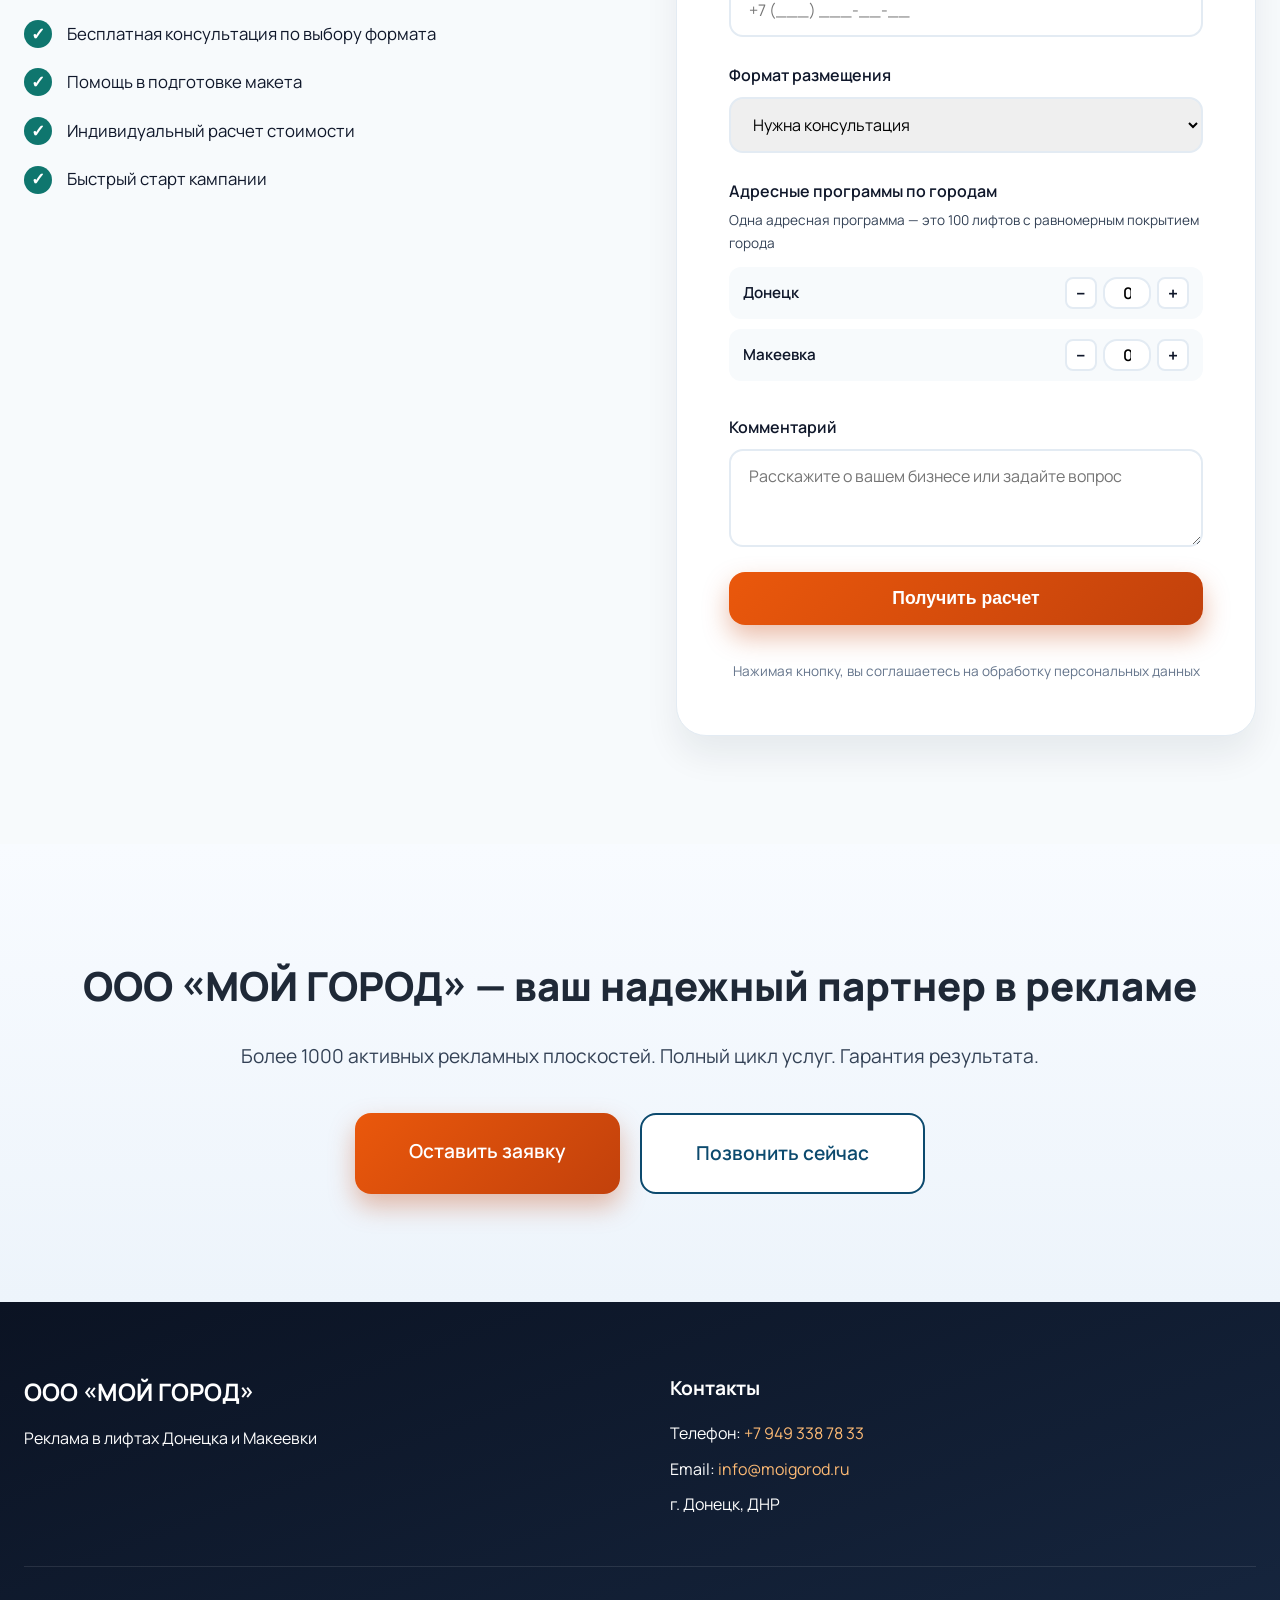
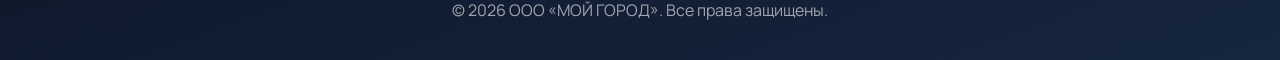
==== commit 40e996d2: "Add files via upload" ====
--- a/index.html
+++ b/index.html
@@ -235,21 +235,18 @@
                         <div class="control-group">
                             <label for="calc-format">Формат рекламы</label>
                             <select id="calc-format" class="calc-select">
-                                <option value="a5" data-price-donetsk="14000" data-price-makeevka="11370">A5min (198×112
-                                    мм) — от 11 370 ₽</option>
-                                <option value="a4" data-price-donetsk="24000" data-price-makeevka="20250" selected>A4min
-                                    (198×224 мм) — от 20 250 ₽</option>
-                                <option value="a3" data-price-donetsk="45000" data-price-makeevka="36450">A3min (396×224
-                                    мм) — от 36 450 ₽</option>
+                                <option value="a5" data-price-donetsk="14000" data-price-makeevka="11370" data-donetsk-text="A5min (198×112 мм) — 14 000 ₽" data-makeevka-text="A5min (198×112 мм) — 11 370 ₽">A5min (198×112 мм) — 14 000 ₽</option>
+                                <option value="a4" data-price-donetsk="24000" data-price-makeevka="20250" selected data-donetsk-text="A4min (198×224 мм) — 24 000 ₽" data-makeevka-text="A4min (198×224 мм) — 20 250 ₽">A4min (198×224 мм) — 24 000 ₽</option>
+                                <option value="a3" data-price-donetsk="45000" data-price-makeevka="36450" data-donetsk-text="A3min (396×224 мм) — 45 000 ₽" data-makeevka-text="A3min (396×224 мм) — 36 450 ₽">A3min (396×224 мм) — 45 000 ₽</option>
                             </select>
                         </div>
 
                         <div class="control-group">
                             <label for="calc-months">Срок размещения</label>
                             <select id="calc-months" class="calc-select">
-                                <option value="1">1 месяц</option>
+                                <option value="1" selected>1 месяц</option>
                                 <option value="2">2 месяца</option>
-                                <option value="3" selected>3 месяца</option>
+                                <option value="3">3 месяца</option>
                                 <option value="6">6 месяцев</option>
                                 <option value="12">12 месяцев</option>
                             </select>
@@ -314,7 +311,7 @@
                     <div class="result-price">
                         <div class="price-label">Стоимость размещения:</div>
                         <div class="price-value" id="total-price">24 000 ₽</div>
-                        <div class="price-period" id="pricePeriod">за 3 месяца</div>
+                        <div class="price-period" id="pricePeriod">за 1 месяц</div>
                     </div>
 
                     <div class="result-includes">
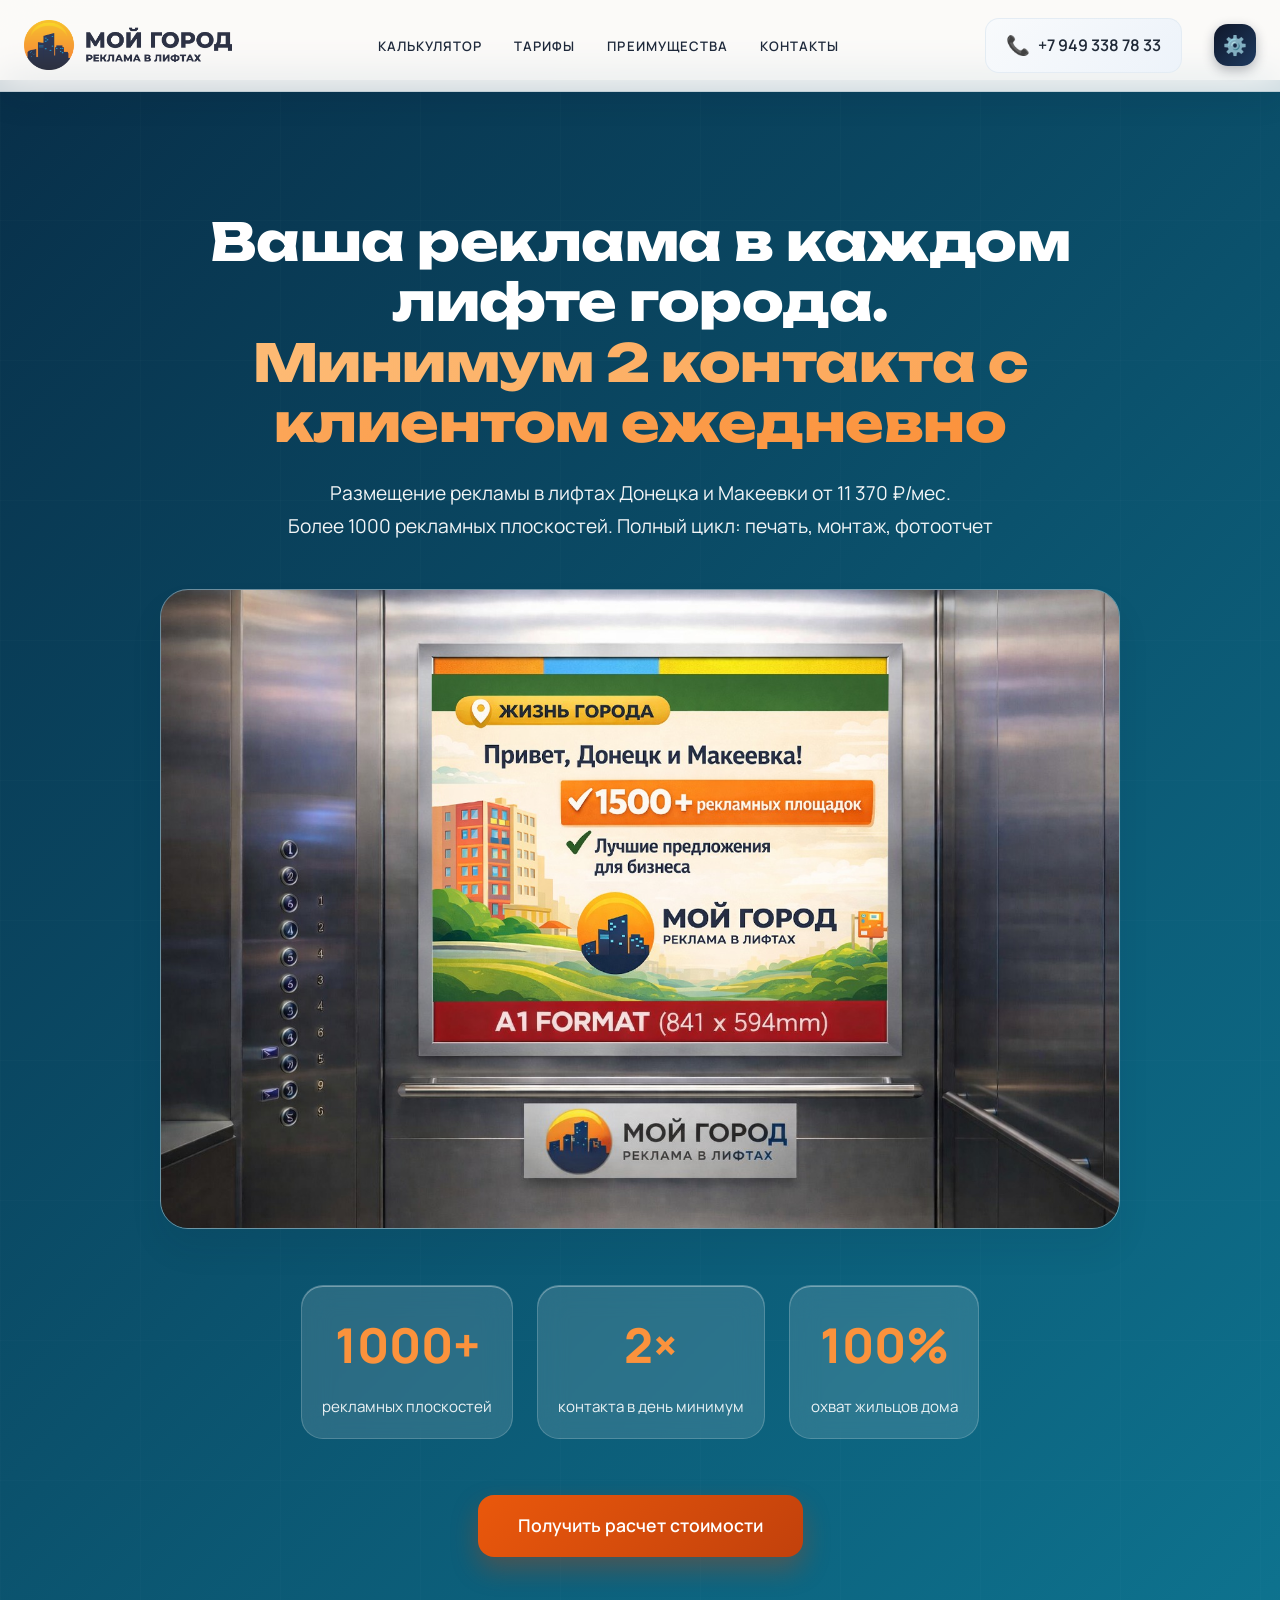
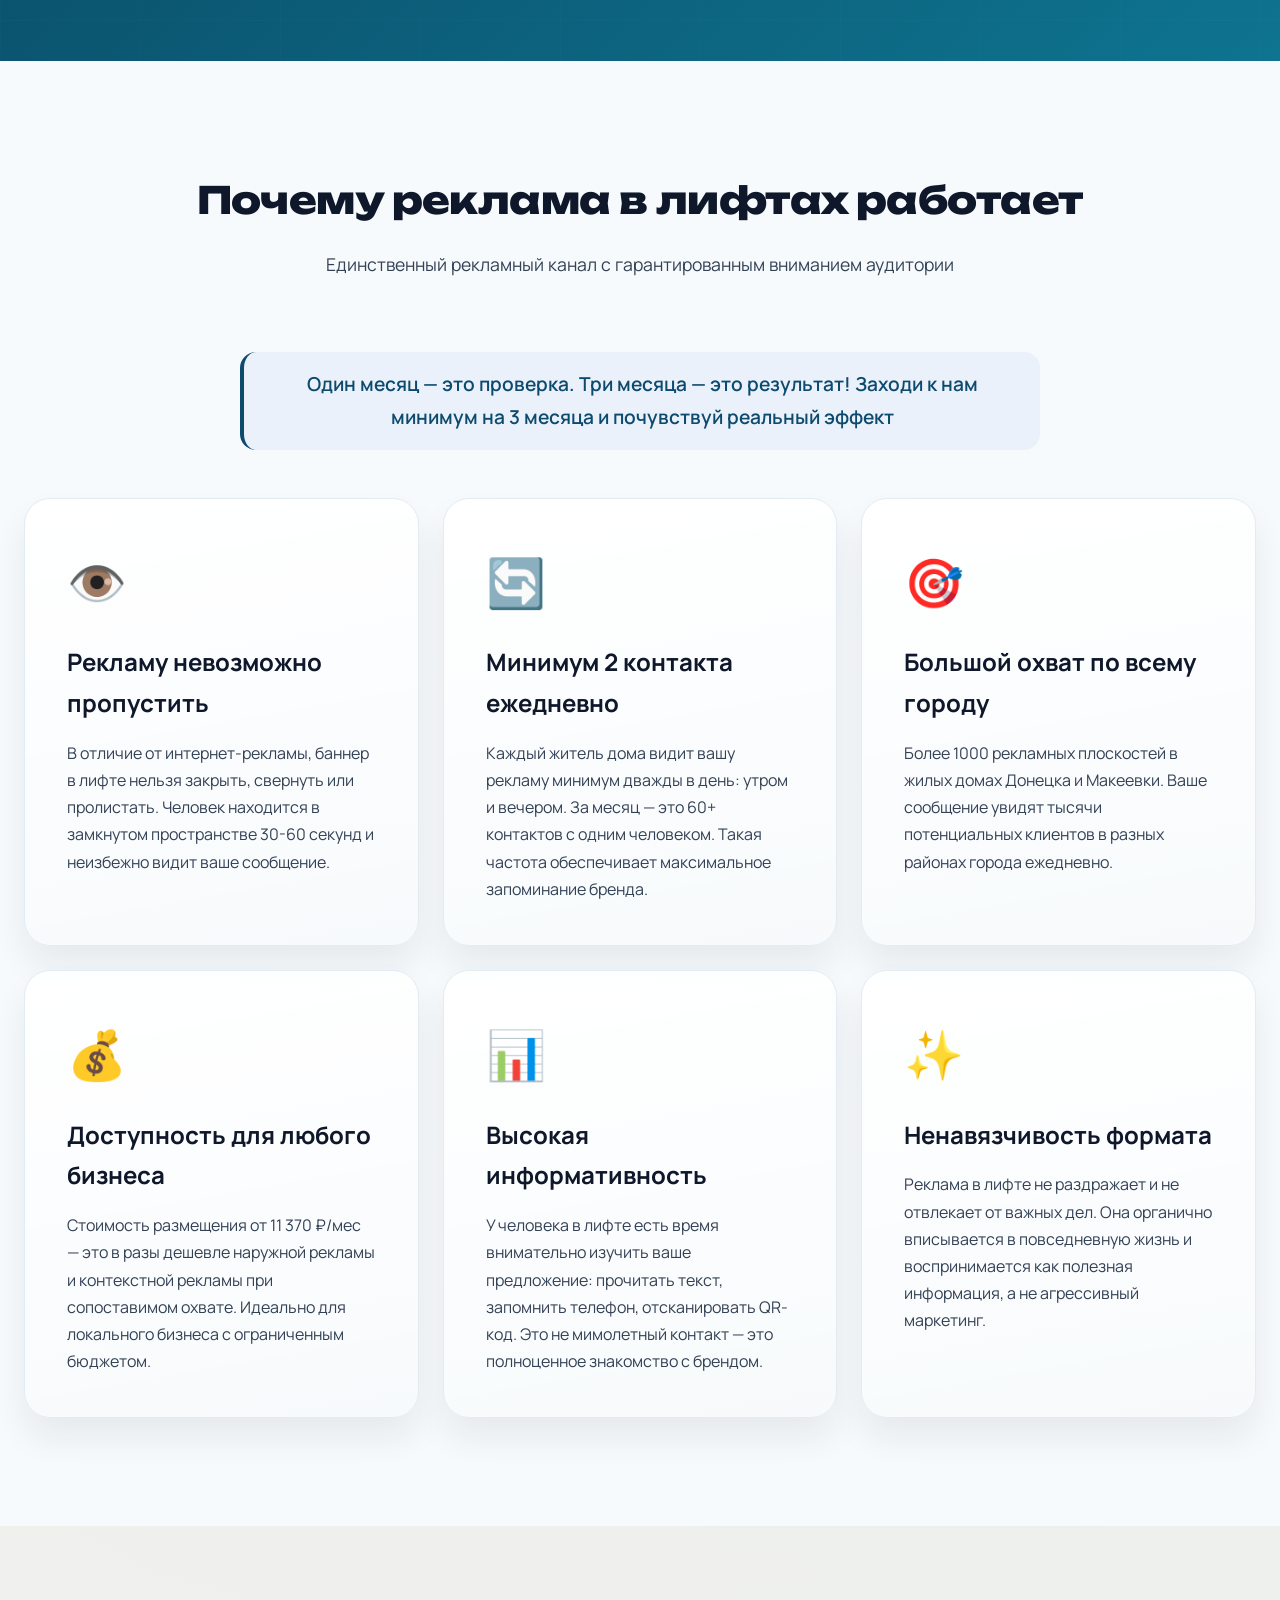
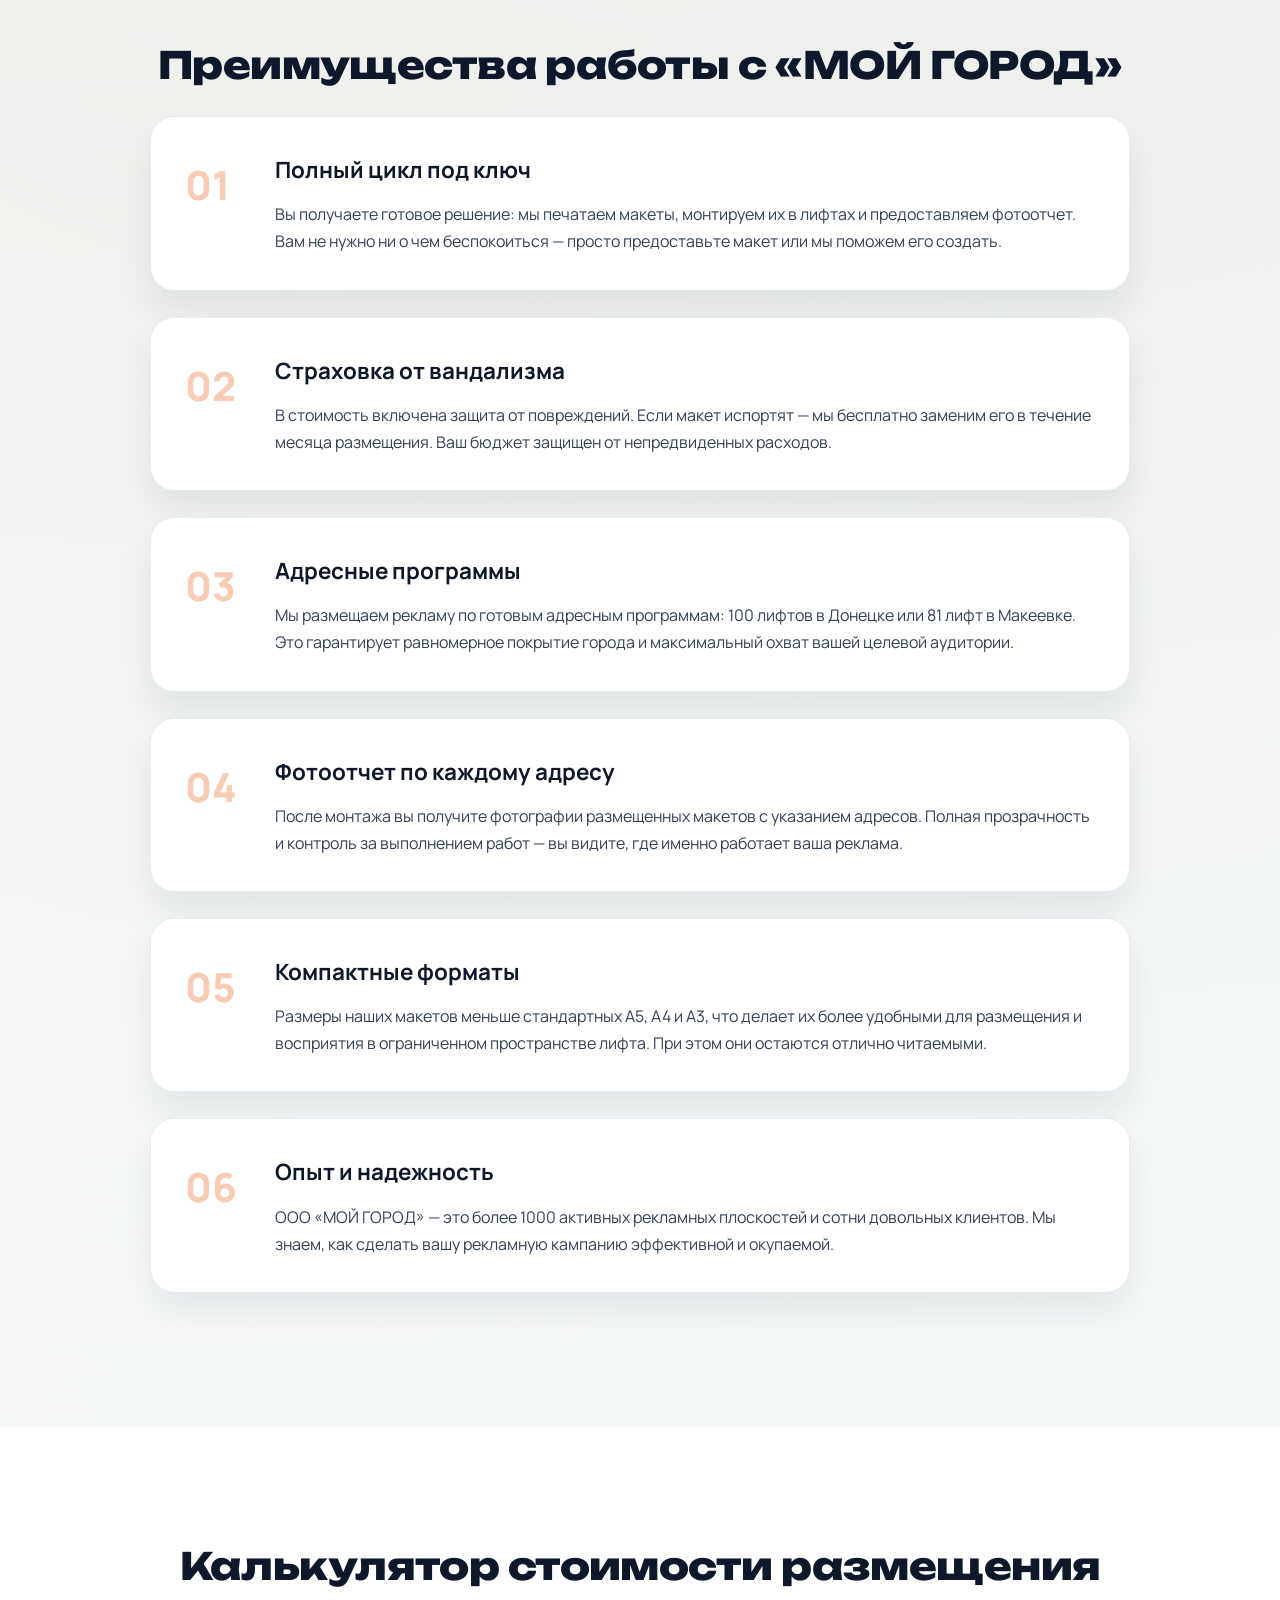
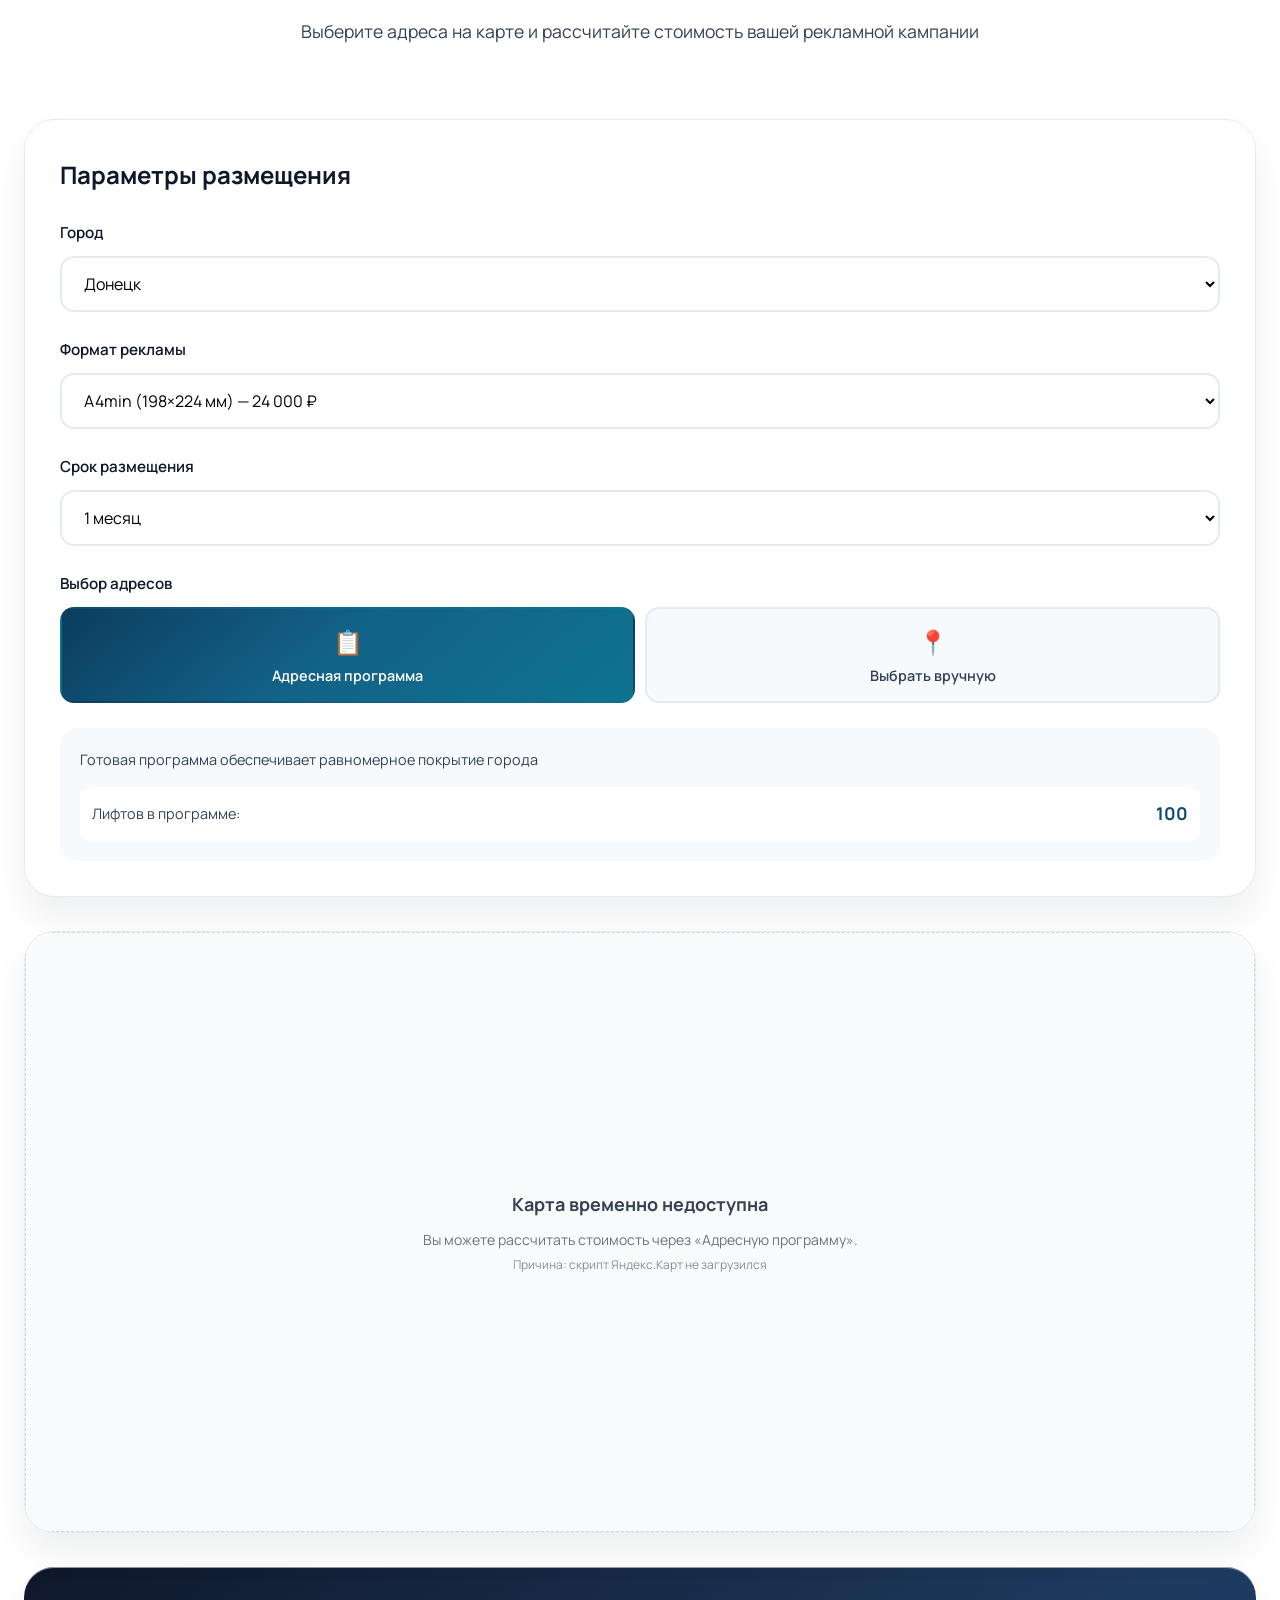
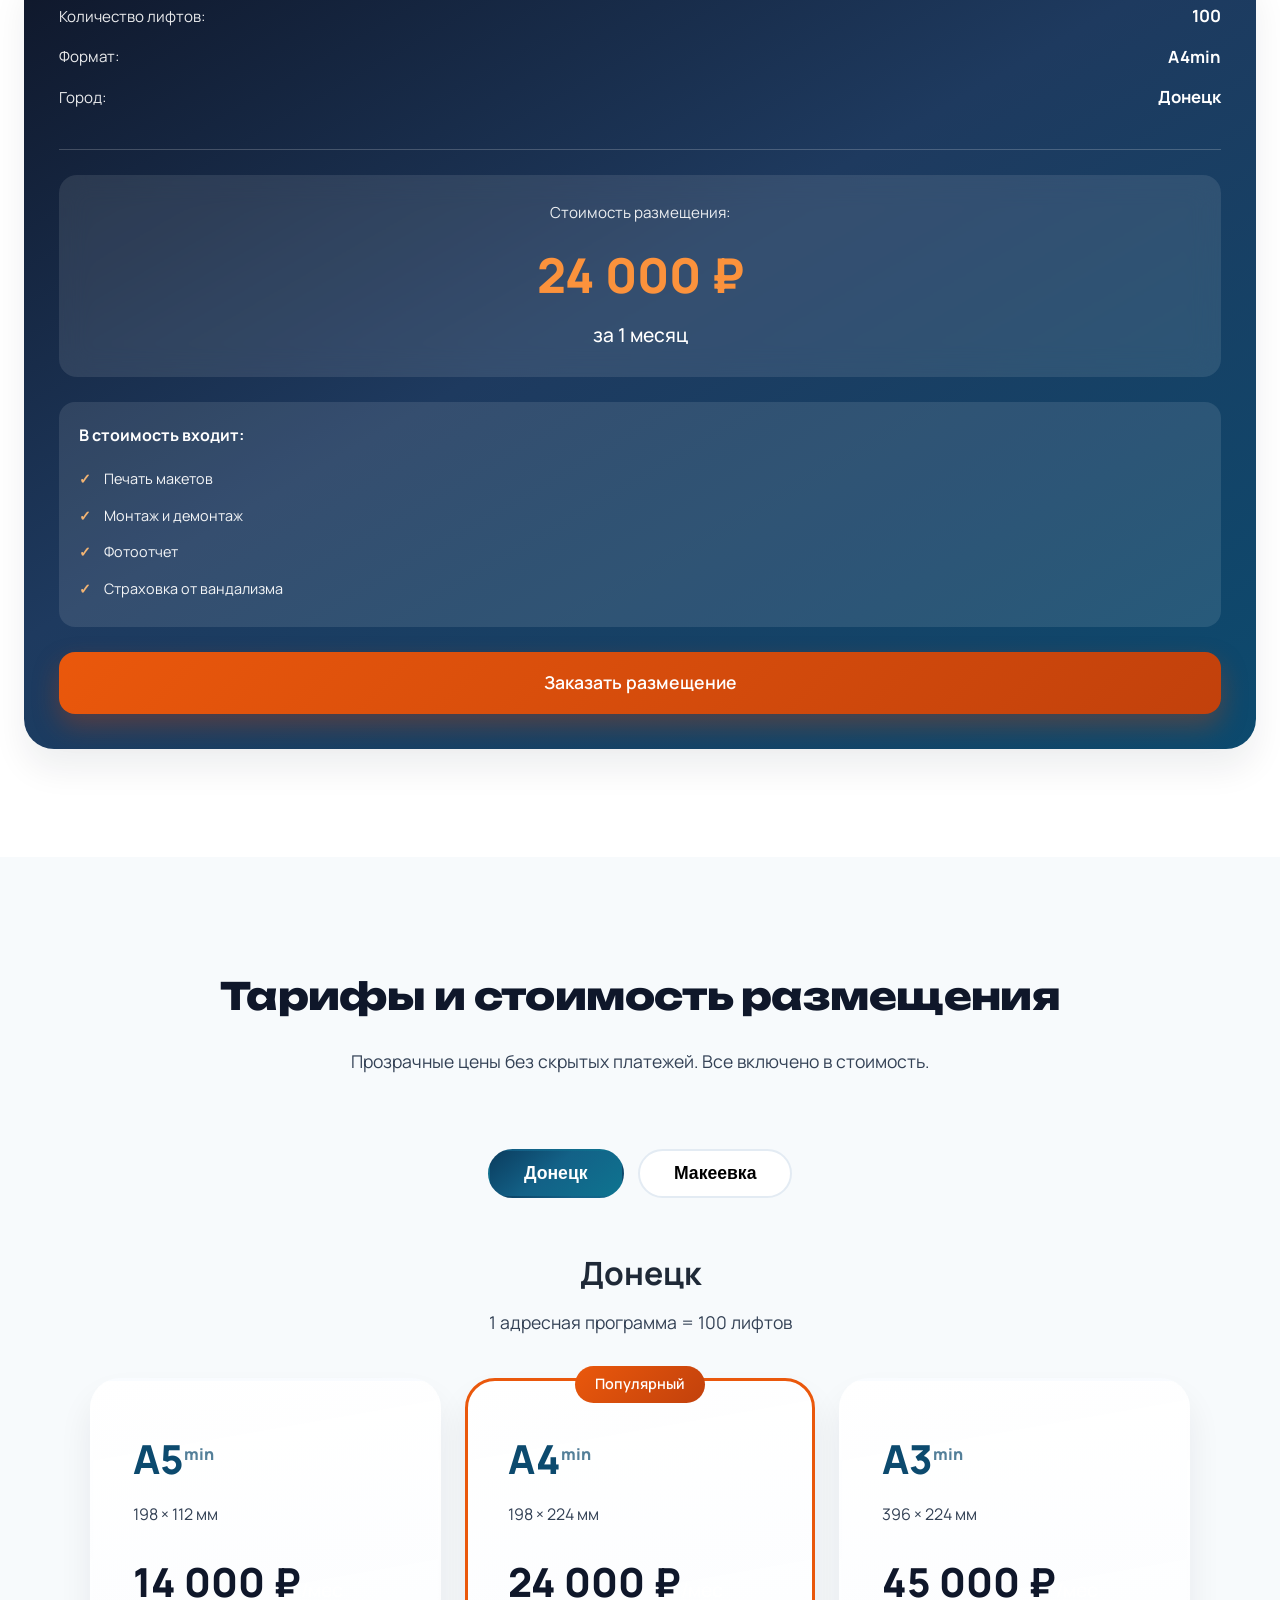
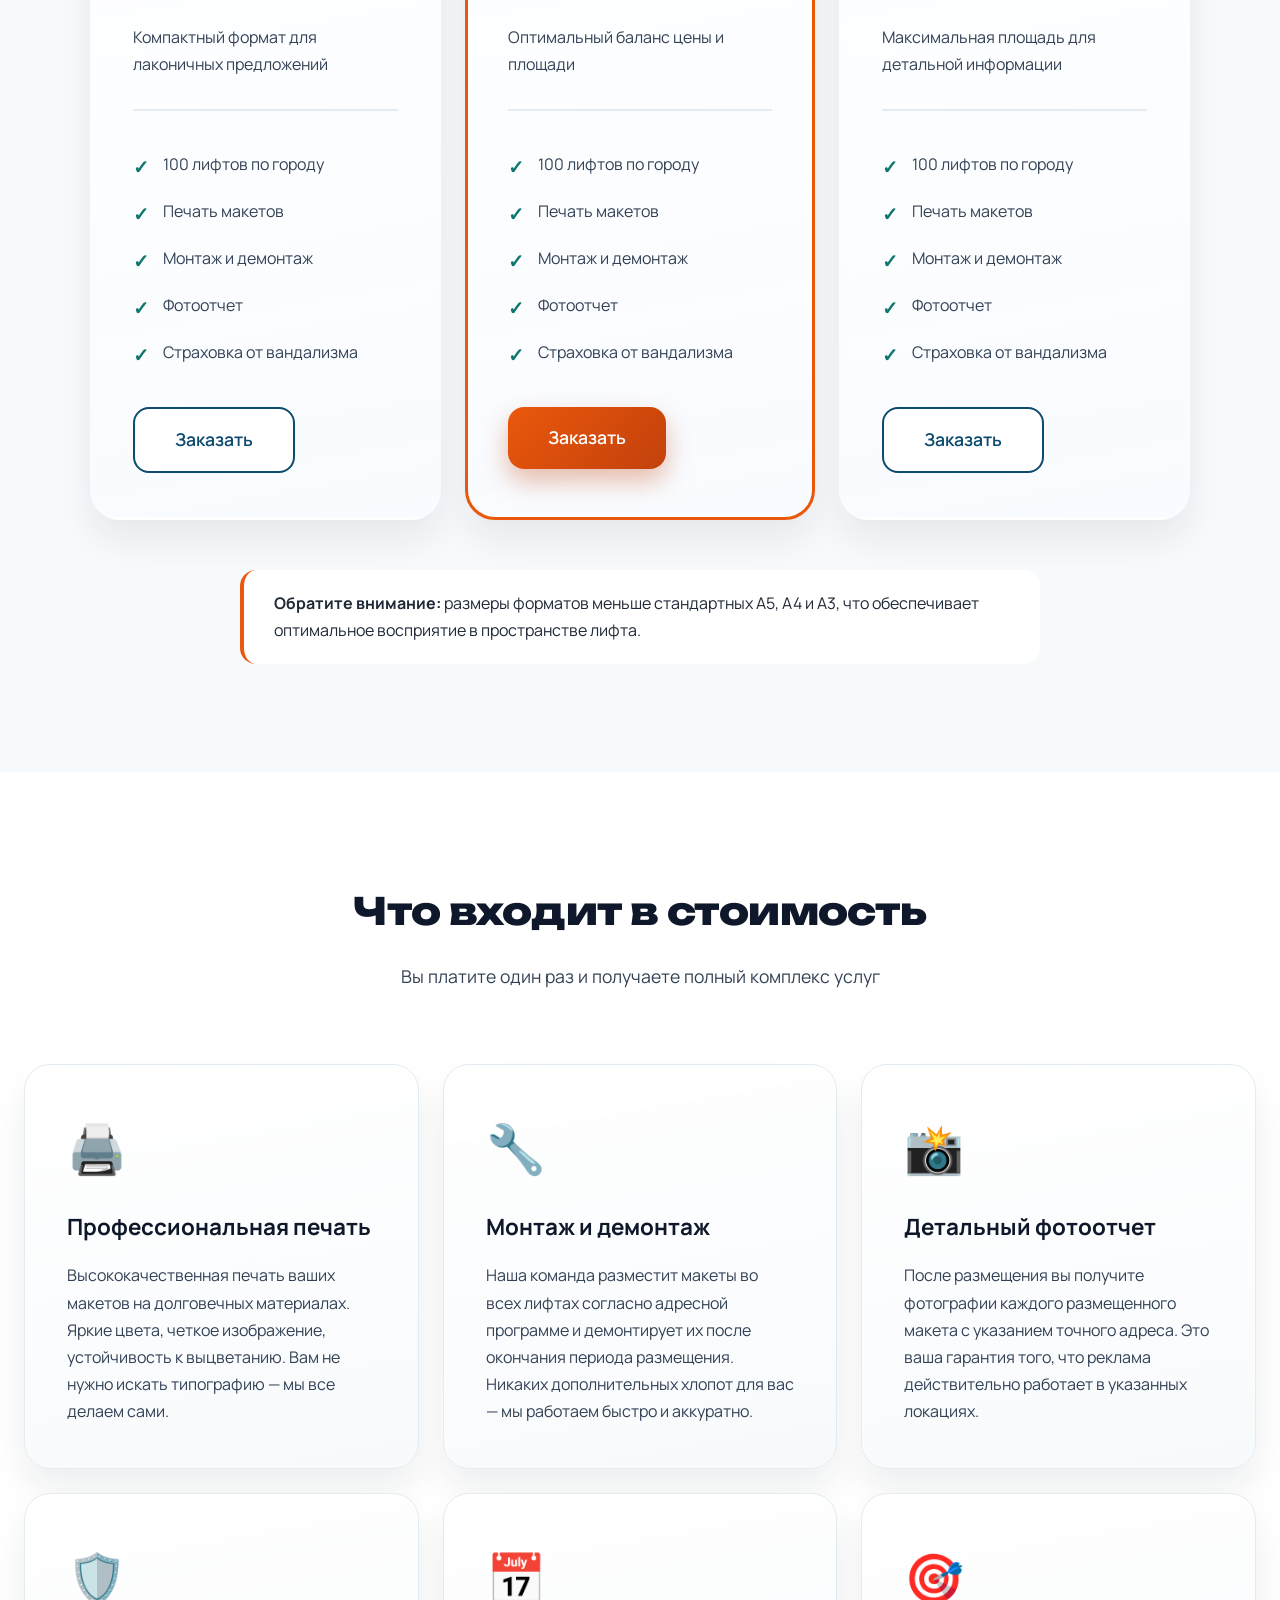
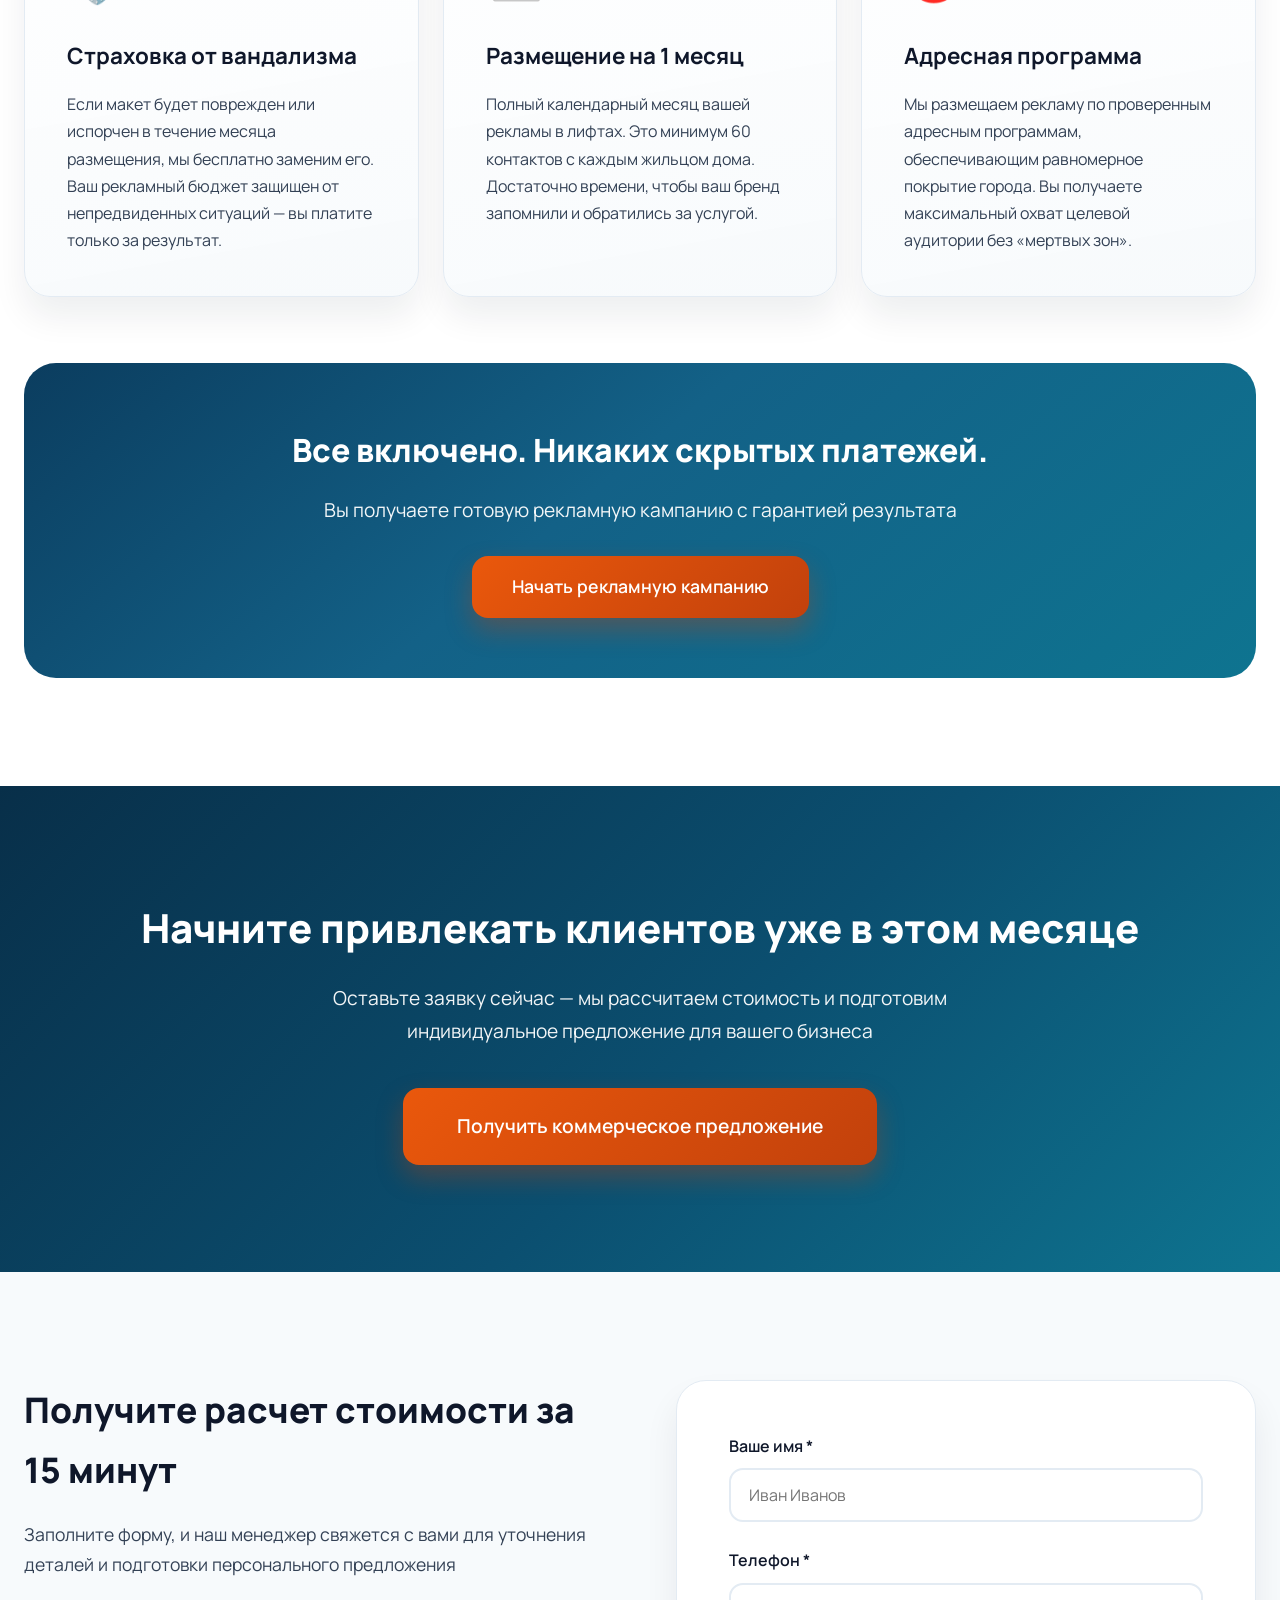
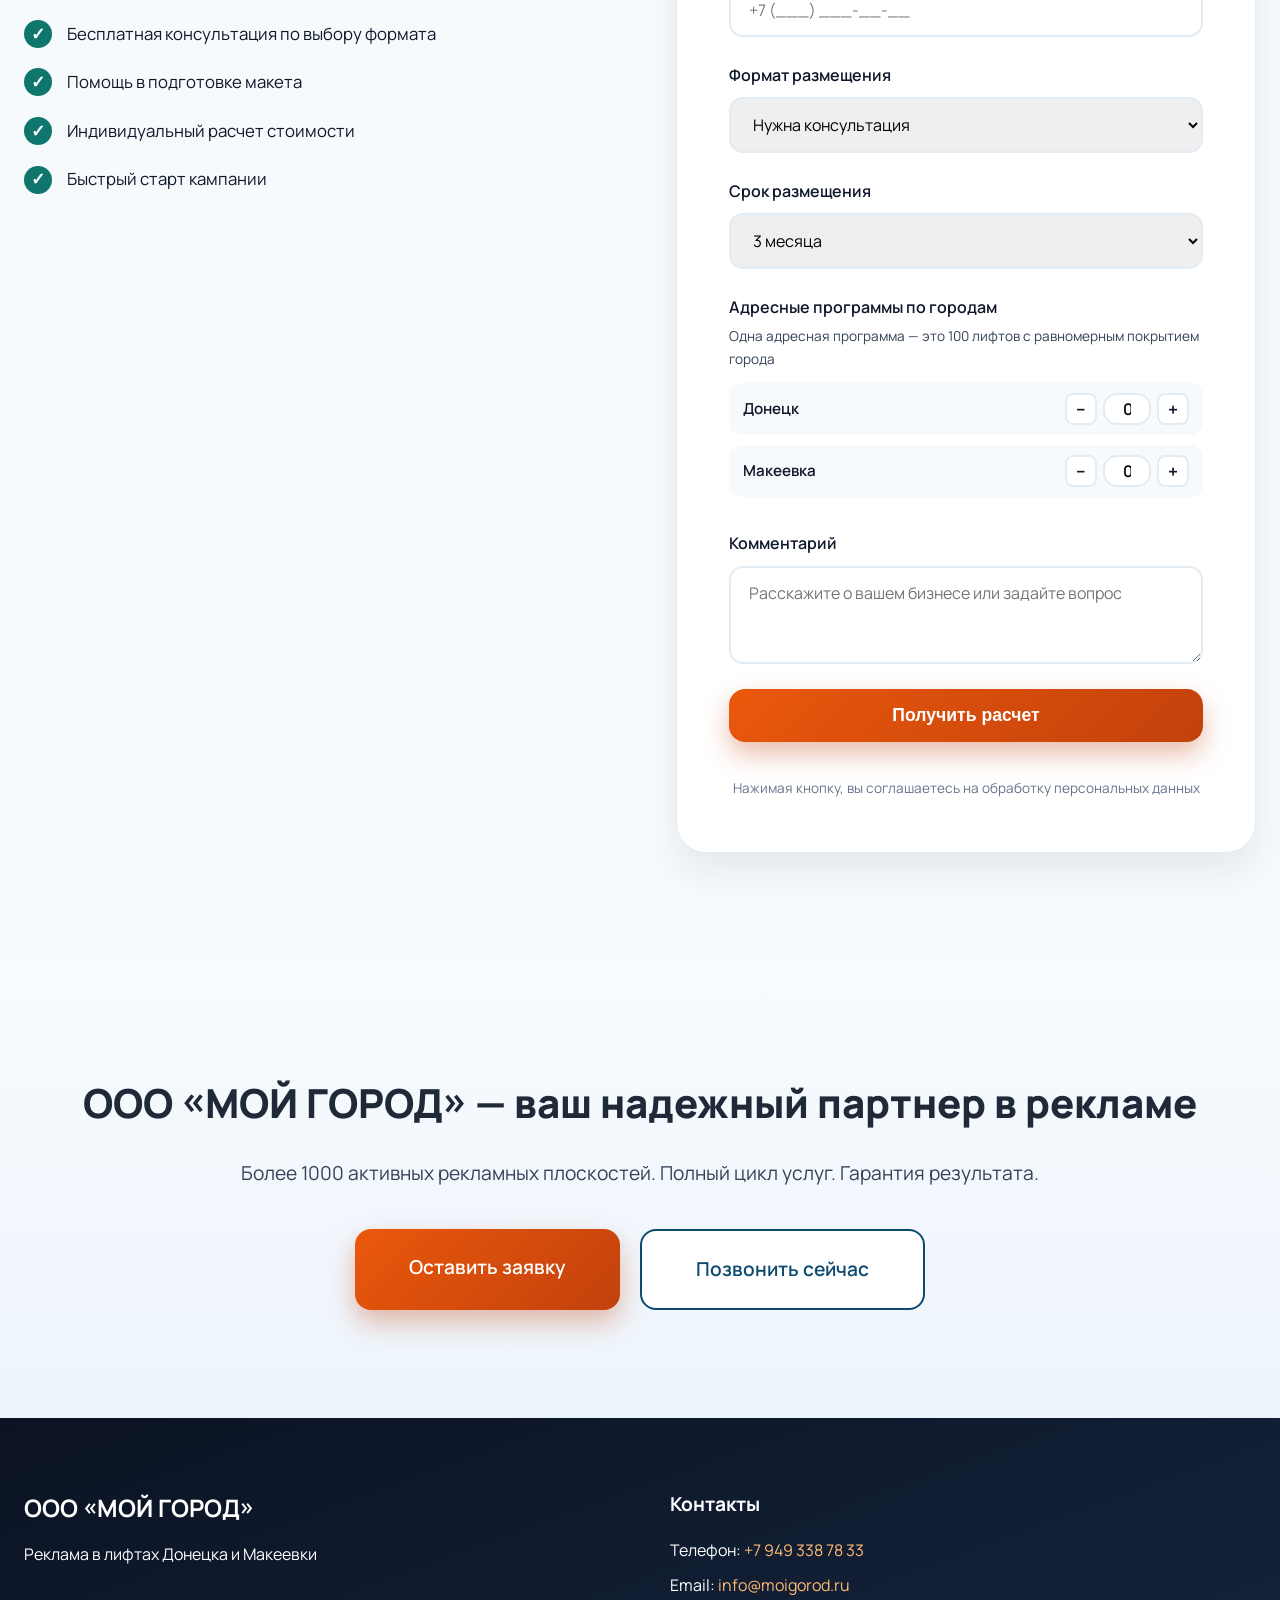
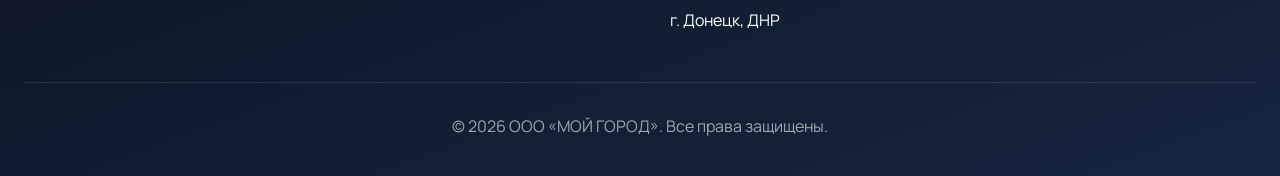
==== commit 3babcc1e: "Add files via upload" ====
--- a/index.html
+++ b/index.html
@@ -582,6 +582,17 @@
                                 <option value="a5">A5min (198×112 мм)</option>
                                 <option value="a4">A4min (198×224 мм)</option>
                                 <option value="a3">A3min (396×224 мм)</option>
+                            </select>
+                        </div>
+
+                        <div class="form-group">
+                            <label for="form-months">Срок размещения</label>
+                            <select id="form-months" name="form-months">
+                                <option value="1">1 месяц</option>
+                                <option value="2">2 месяца</option>
+                                <option value="3" selected>3 месяца</option>
+                                <option value="6">6 месяцев</option>
+                                <option value="12">12 месяцев</option>
                             </select>
                         </div>
 
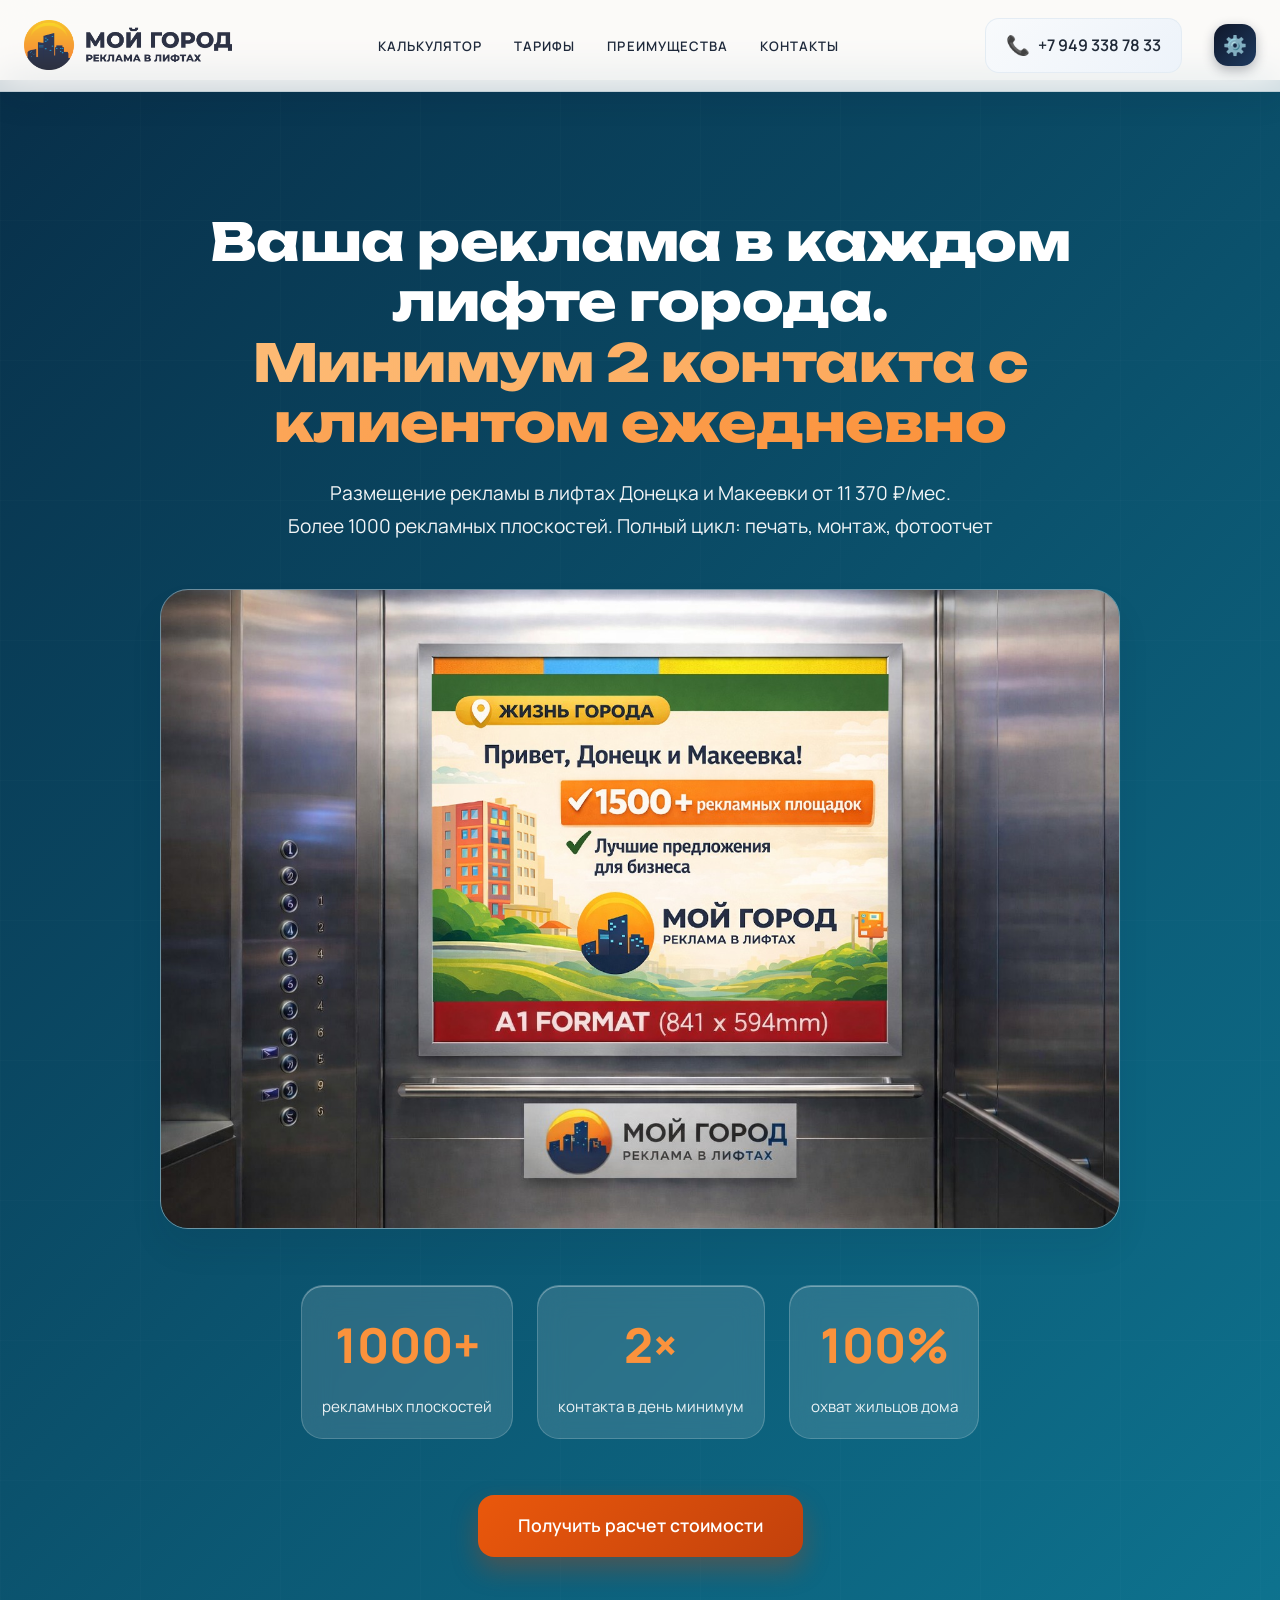
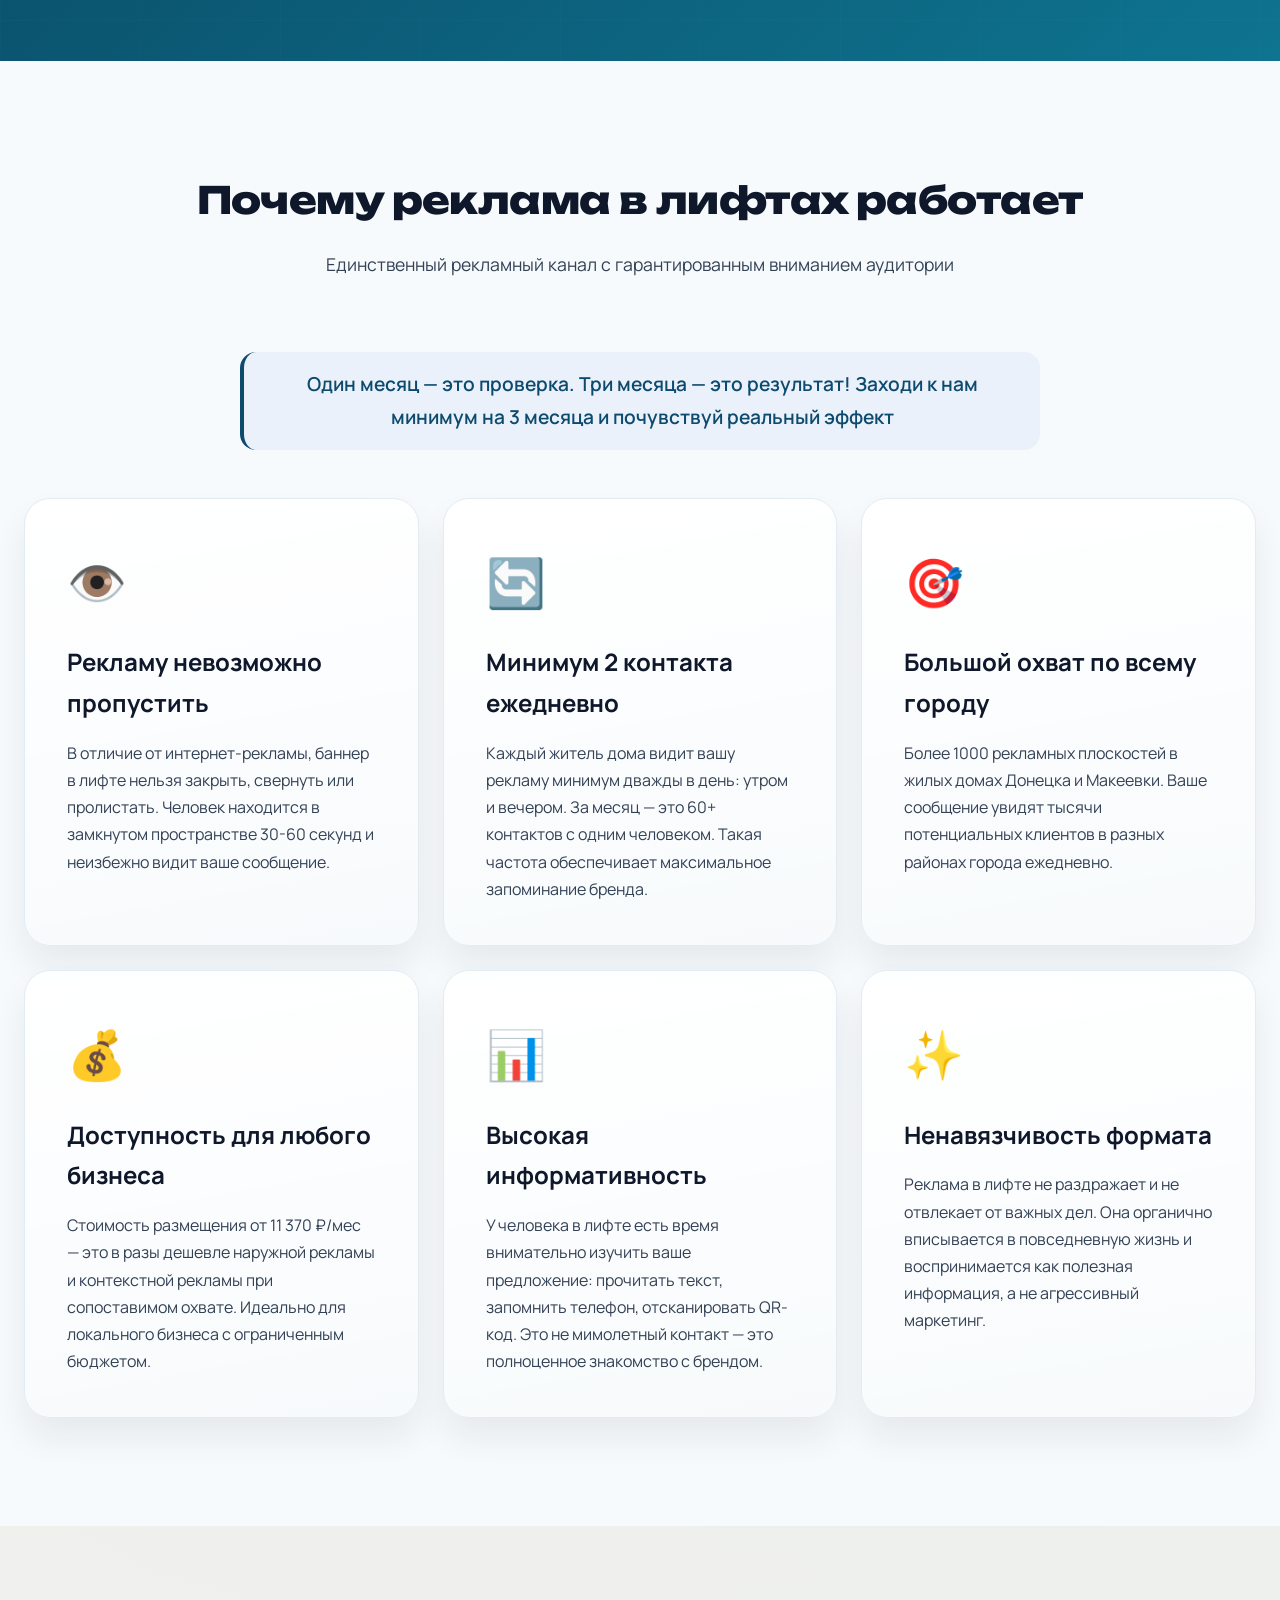
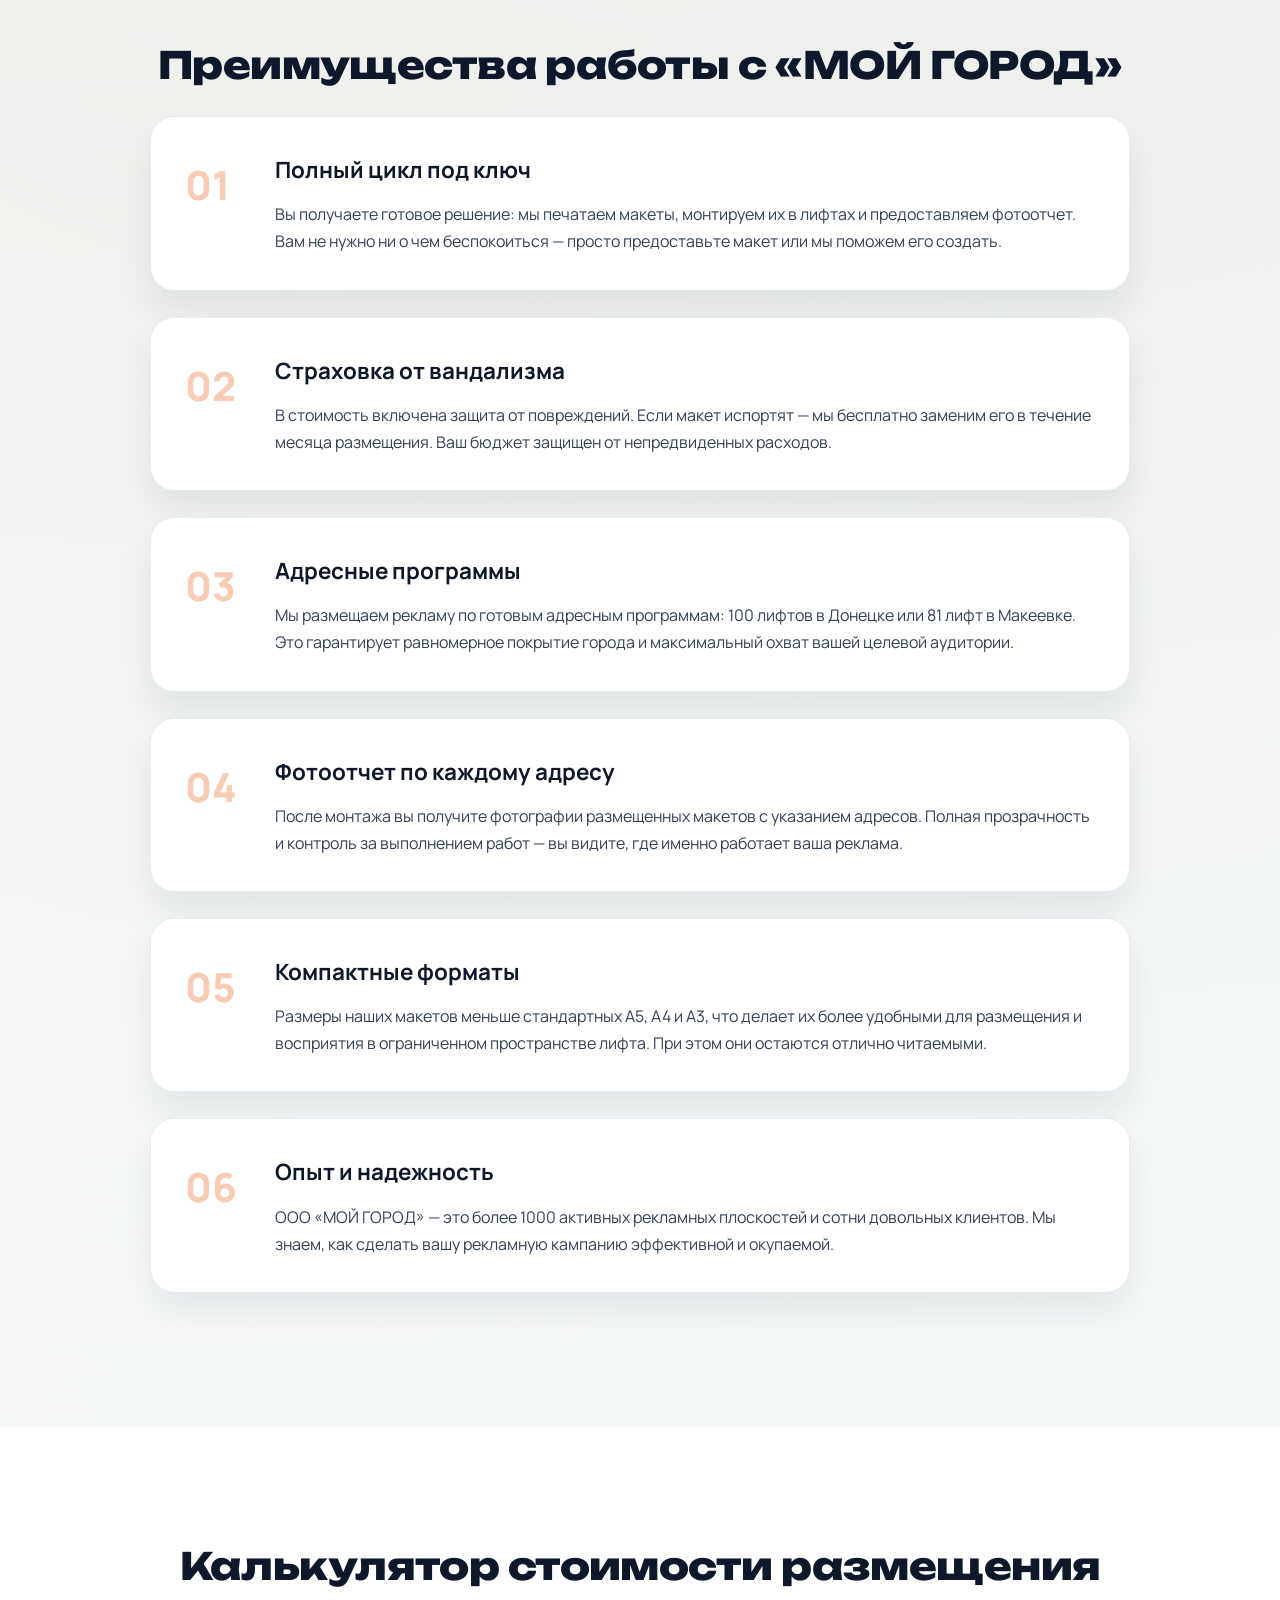
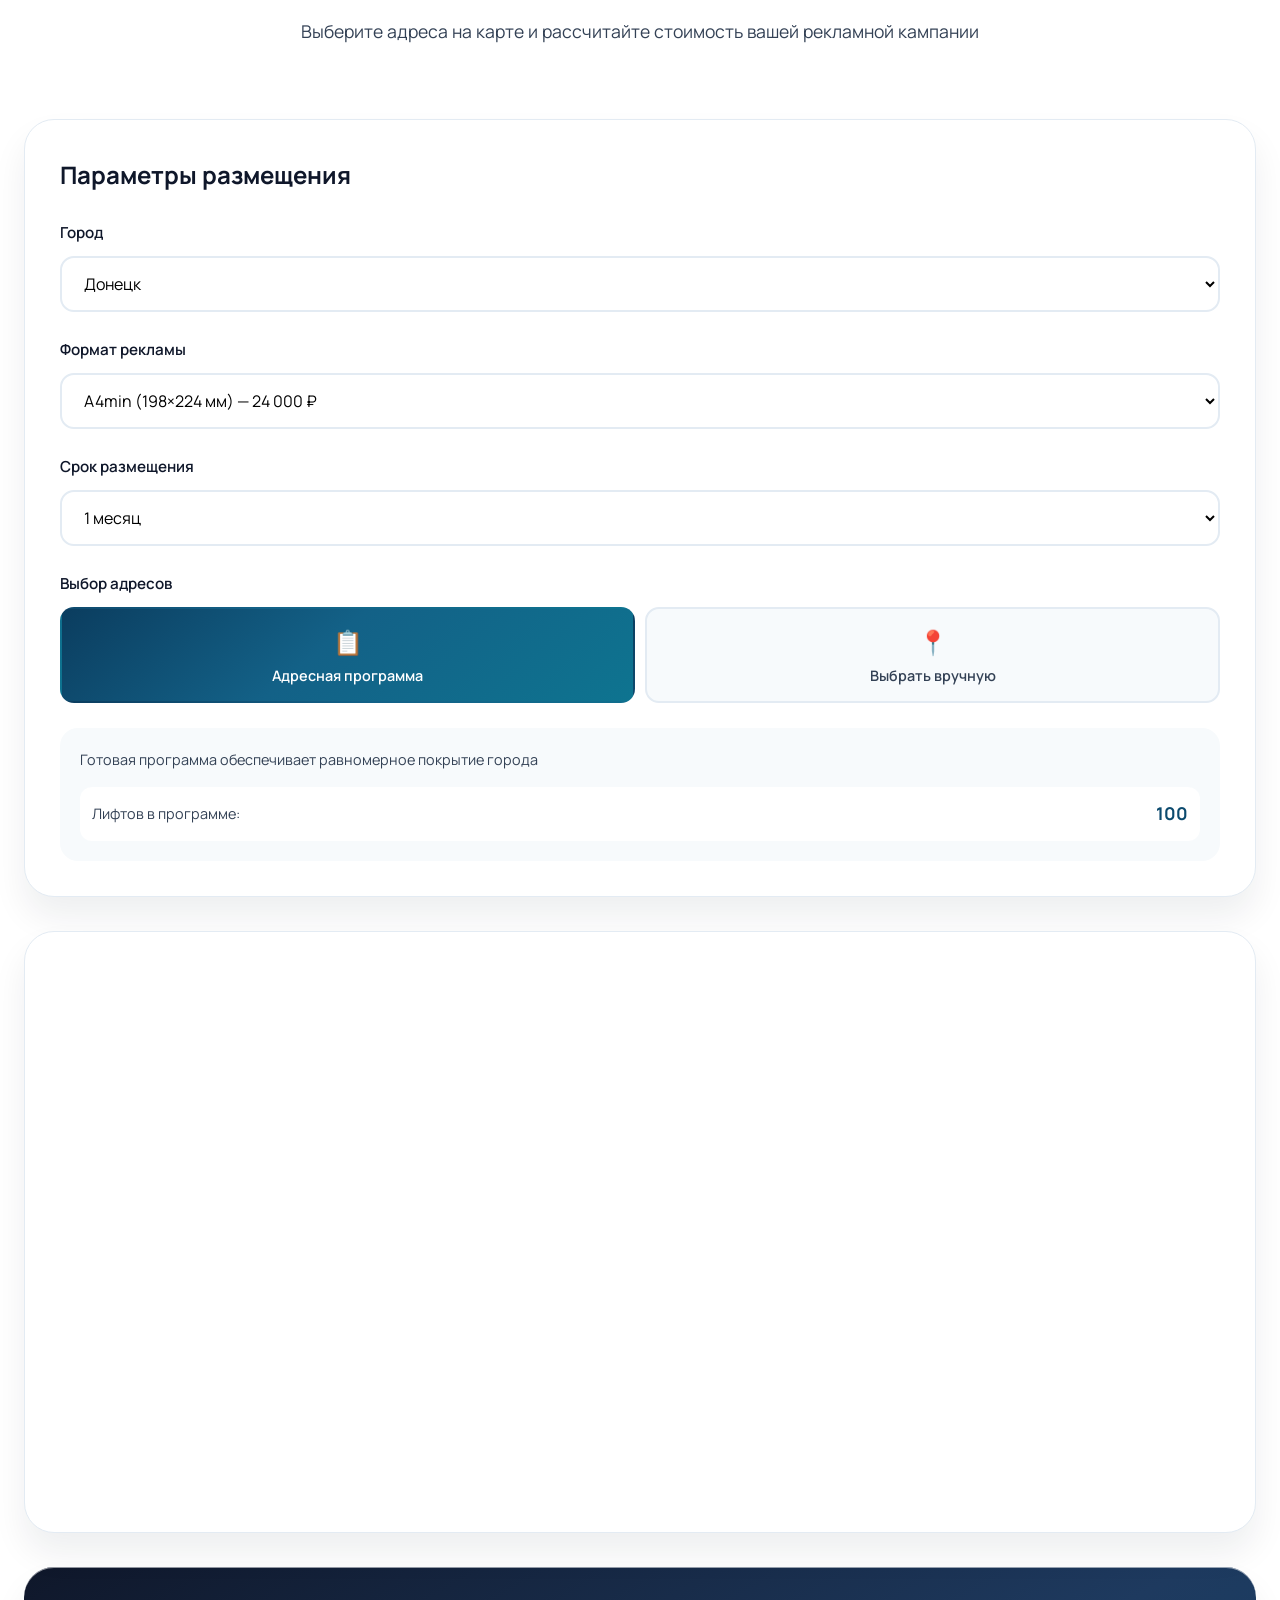
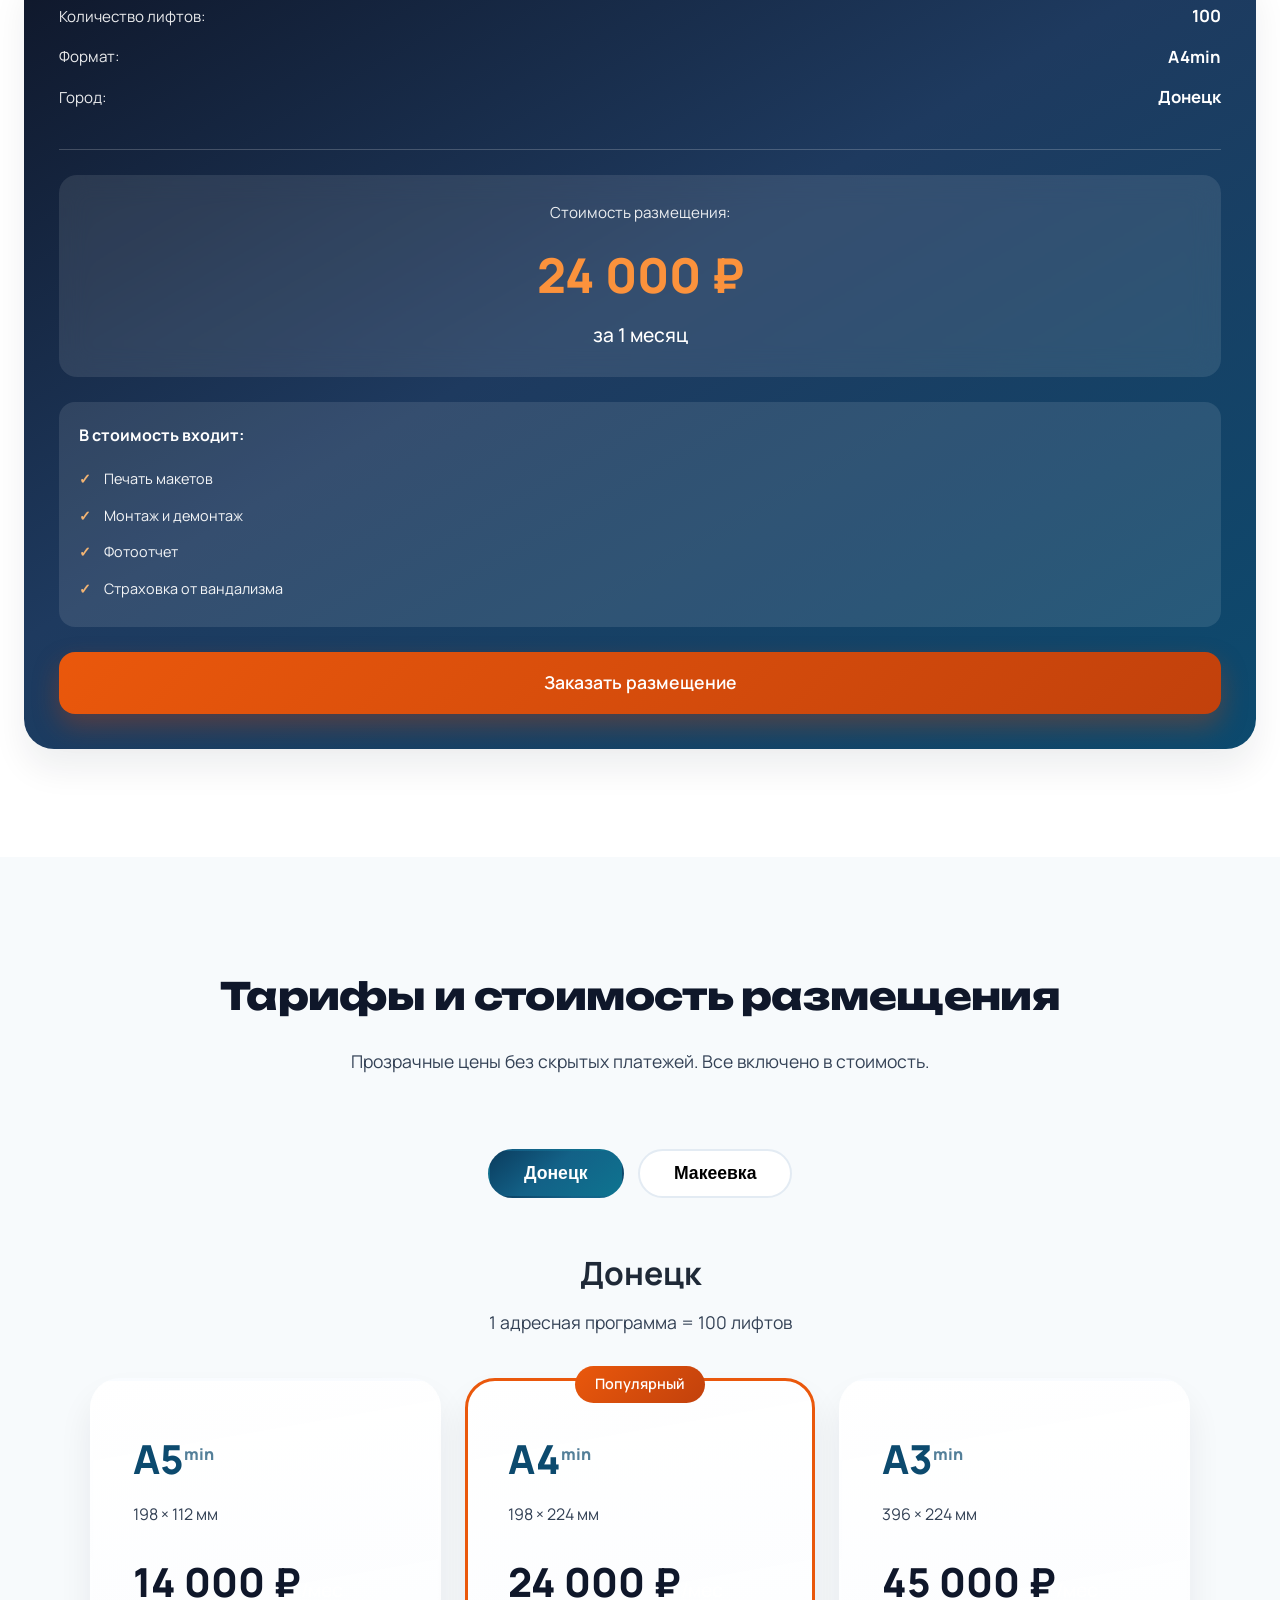
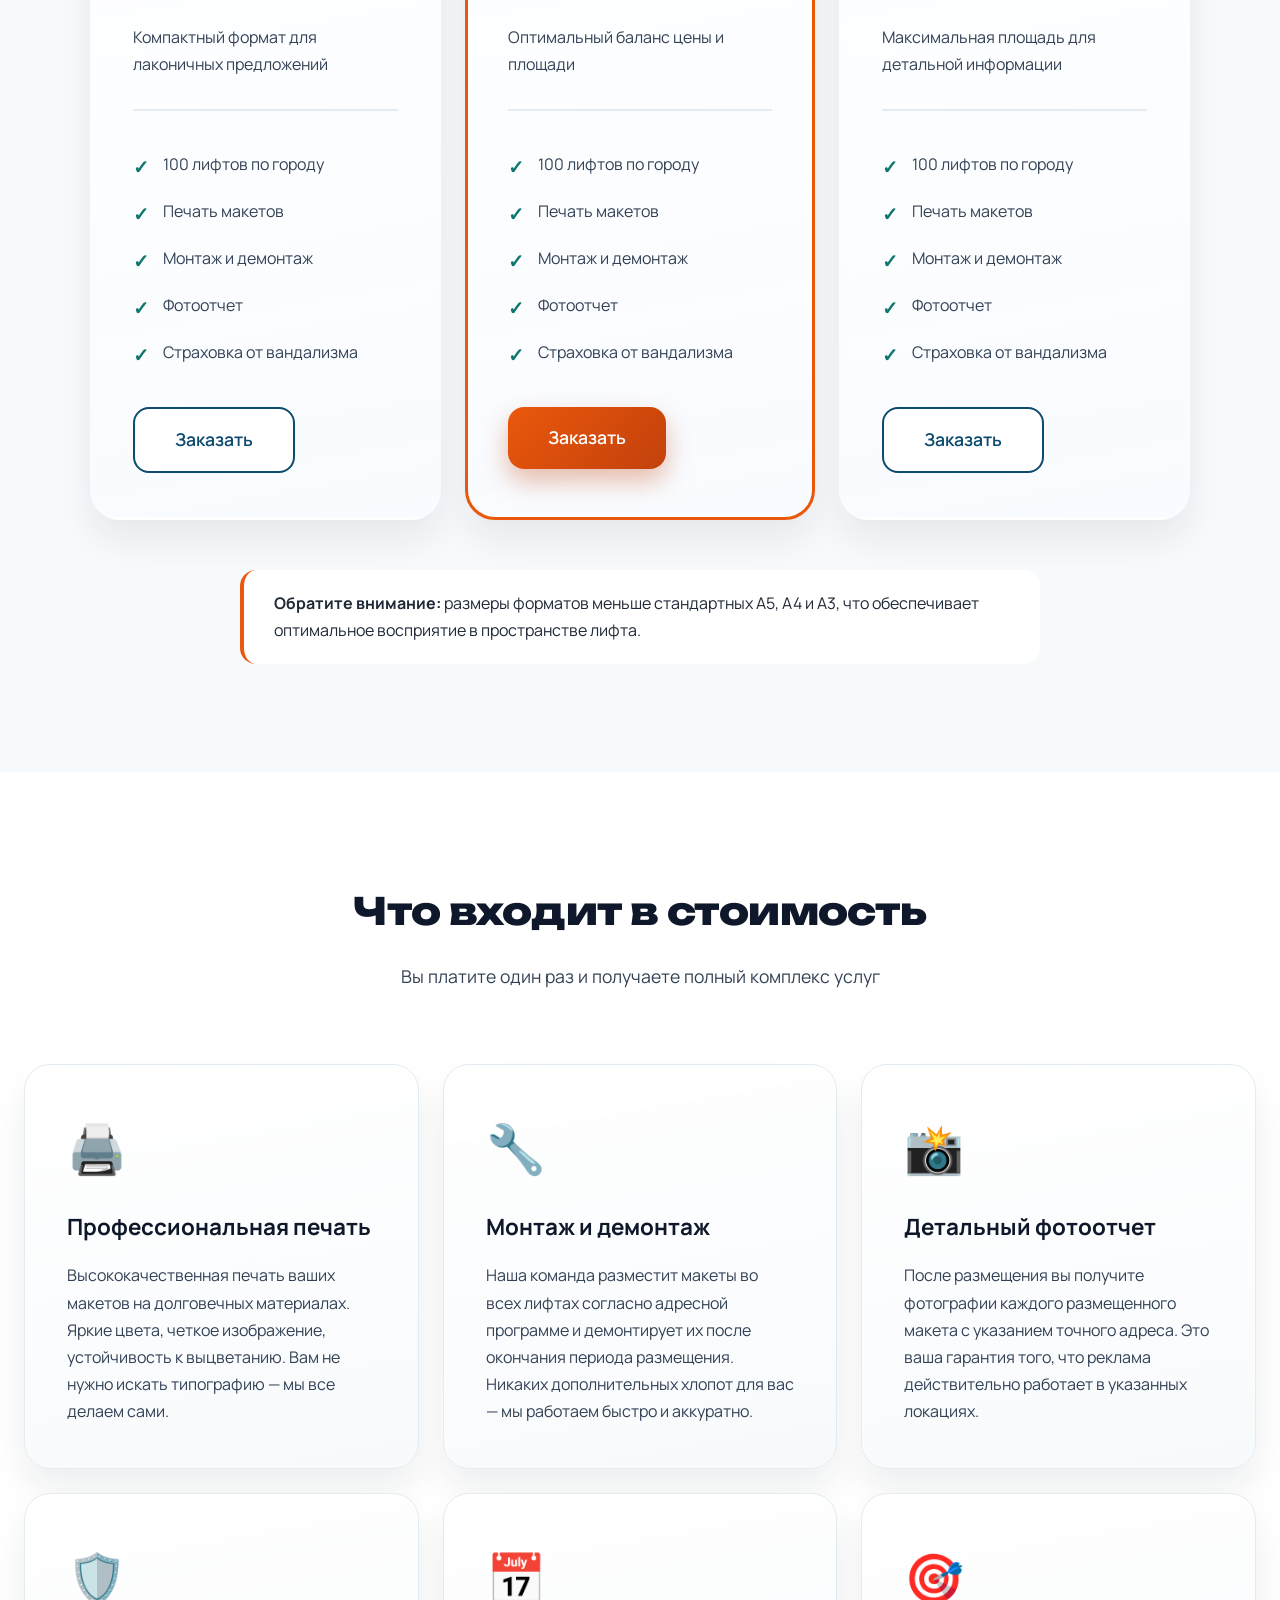
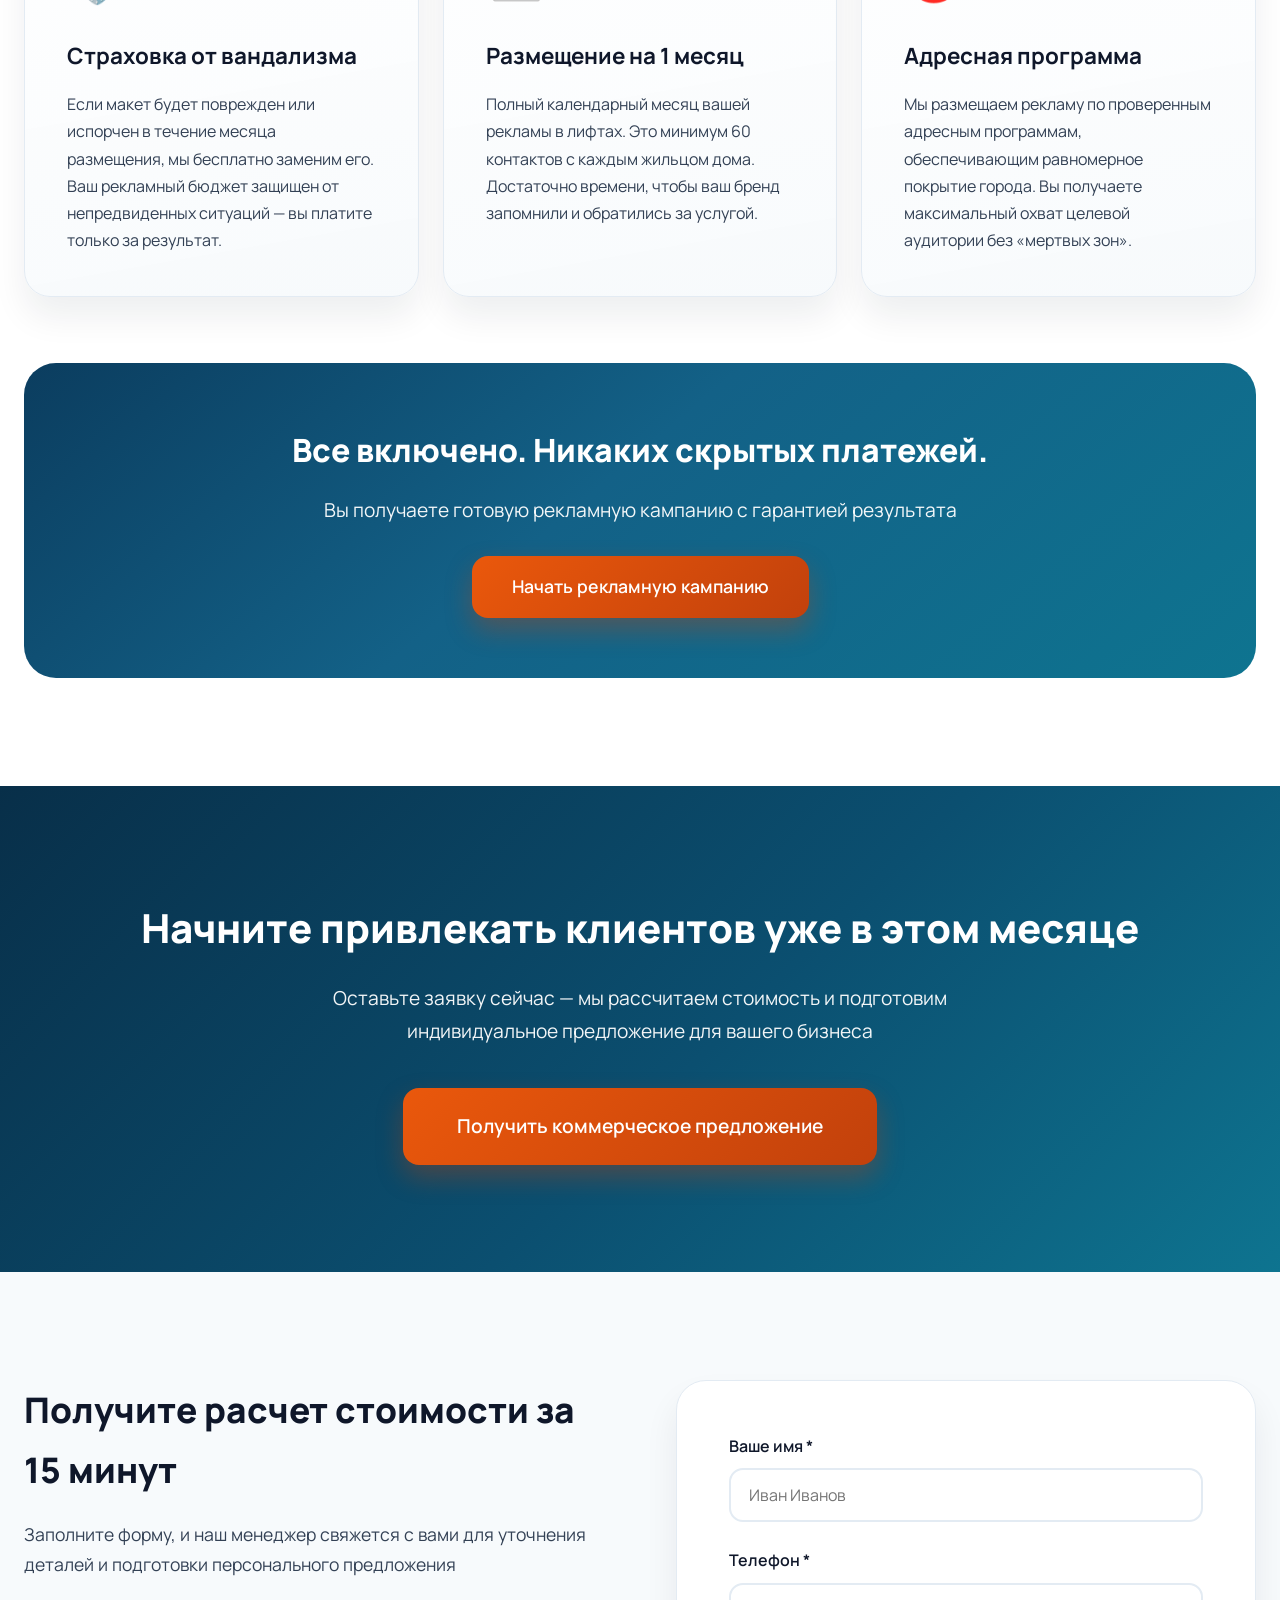
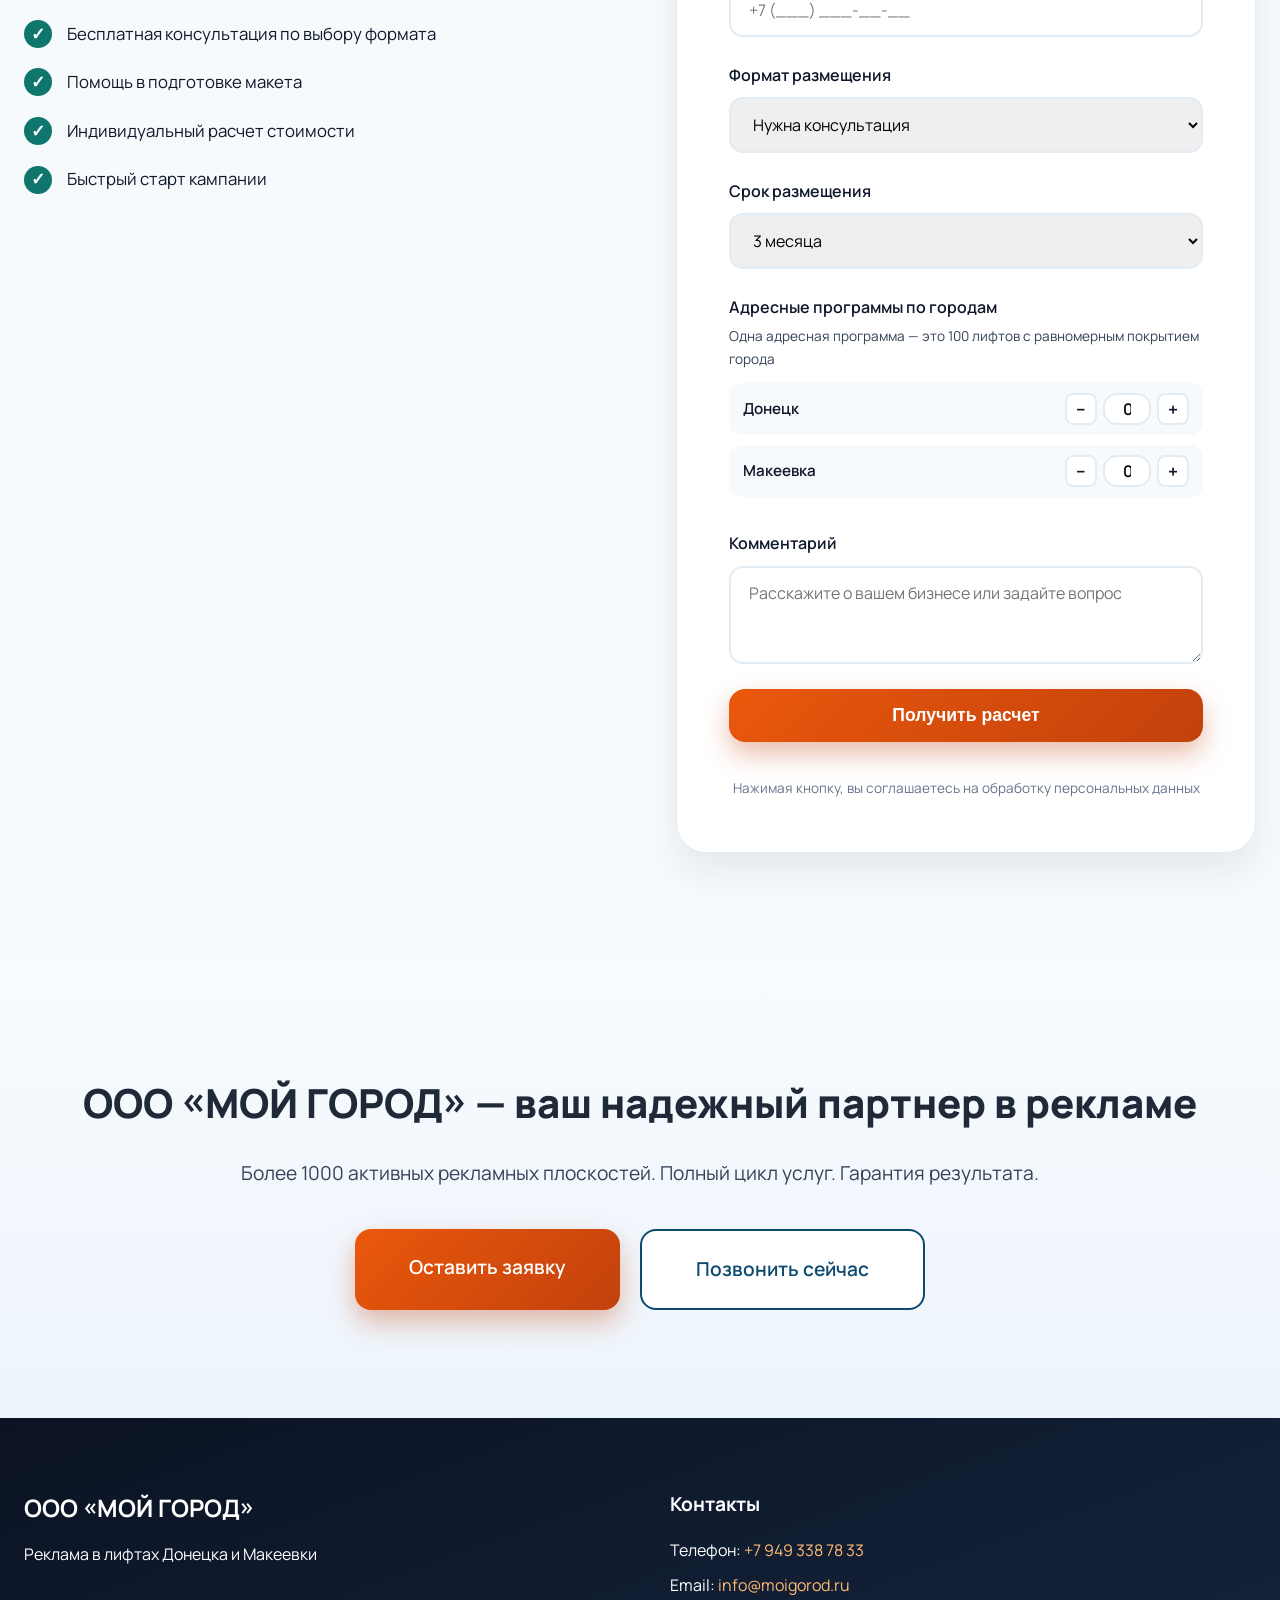
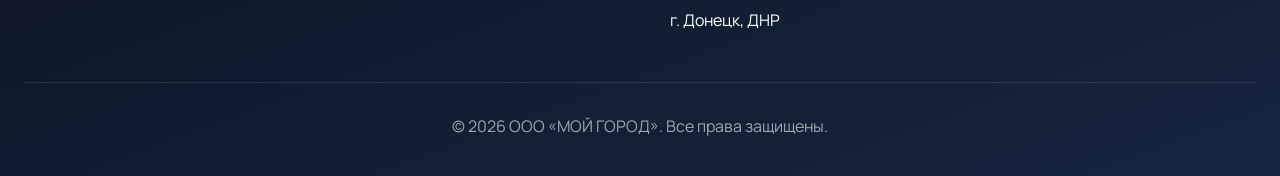
==== commit 6e97c19f: "Add files via upload" ====
--- a/index.html
+++ b/index.html
@@ -69,9 +69,9 @@
                     Размещение рекламы в лифтах Донецка и Макеевки от 11 370 ₽/мес.<br>
                     Более 1000 рекламных плоскостей. Полный цикл: печать, монтаж, фотоотчет
                 </p>
-                <div class="hero-banner-wrap" id="hero-banner-wrap">
-                    <img id="hero-banner-image" class="hero-banner-image" src="lift.png" alt="Баннер компании">
-                </div>
+                    <div class="hero-banner-wrap" id="hero-banner-wrap">
+                        <img id="hero-banner-image" class="hero-banner-image" src="lift.jpeg" alt="Баннер компании">
+                    </div>
                 <div class="hero-stats">
                     <div class="stat-item">
                         <div class="stat-number">1000+</div>
@@ -626,6 +626,8 @@
                                 placeholder="Расскажите о вашем бизнесе или задайте вопрос"></textarea>
                         </div>
 
+                        <input type="hidden" id="form-total-price" name="total-price">
+
                         <button type="submit" class="cta-button cta-primary full-width">Получить расчет</button>
 
                         <p class="form-privacy">Нажимая кнопку, вы соглашаетесь на обработку персональных данных</p>
@@ -709,26 +711,26 @@
                 }
             }
 
-            // Ensure hero banner loads correctly on all hosts
-            const heroBannerImage = document.getElementById('hero-banner-image');
-            const heroBannerWrap = document.getElementById('hero-banner-wrap');
-            if (heroBannerImage) {
-                // Use the original image path; ensure fallback is set
-                if (!heroBannerImage.src || heroBannerImage.src.endsWith('img/lift.png')) {
-                    heroBannerImage.src = 'lift.png';
-                }
-                // Show wrapper
-                if (heroBannerWrap) {
-                    heroBannerWrap.style.display = 'block';
-                }
-                // Optional error handler to guarantee fallback
-                heroBannerImage.onerror = function () {
-                    // If the image fails to load, ensure fallback is applied
-                    if (!this.src.endsWith('lift.png')) {
-                        this.src = 'lift.png';
-                    }
-                };
-            }
+            // Ensure hero banner loads correctly on all hosts
+            const heroBannerImage = document.getElementById('hero-banner-image');
+            const heroBannerWrap = document.getElementById('hero-banner-wrap');
+            if (heroBannerImage) {
+                // Use the original image path; ensure fallback is set
+                if (!heroBannerImage.src || heroBannerImage.src.endsWith('img/lift.png') || heroBannerImage.src.endsWith('lift.png')) {
+                    heroBannerImage.src = 'lift.jpeg';
+                }
+                // Show wrapper
+                if (heroBannerWrap) {
+                    heroBannerWrap.style.display = 'block';
+                }
+                // Optional error handler to guarantee fallback
+                heroBannerImage.onerror = function () {
+                    // If the image fails to load, ensure fallback is applied
+                    if (!this.src.endsWith('lift.jpeg')) {
+                        this.src = 'lift.jpeg';
+                    }
+                };
+            }
         });
     </script>
 </body>
